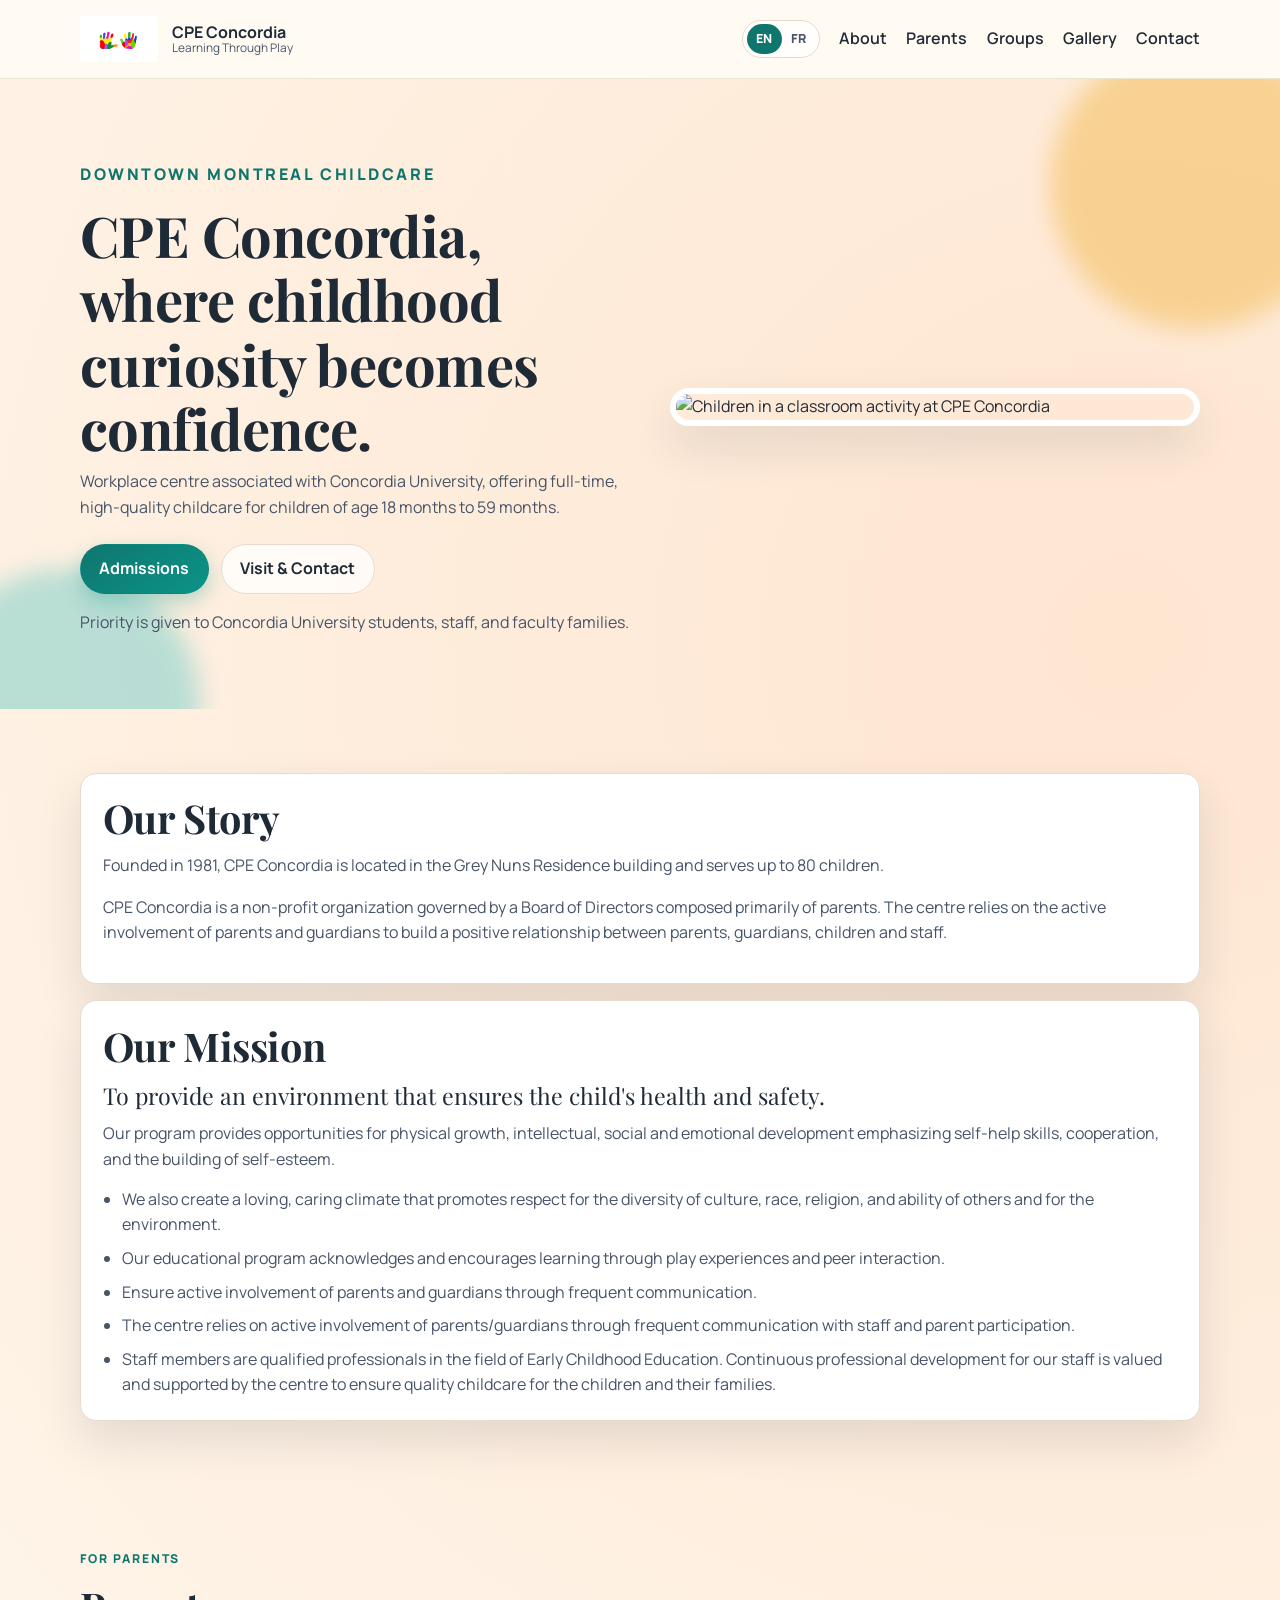
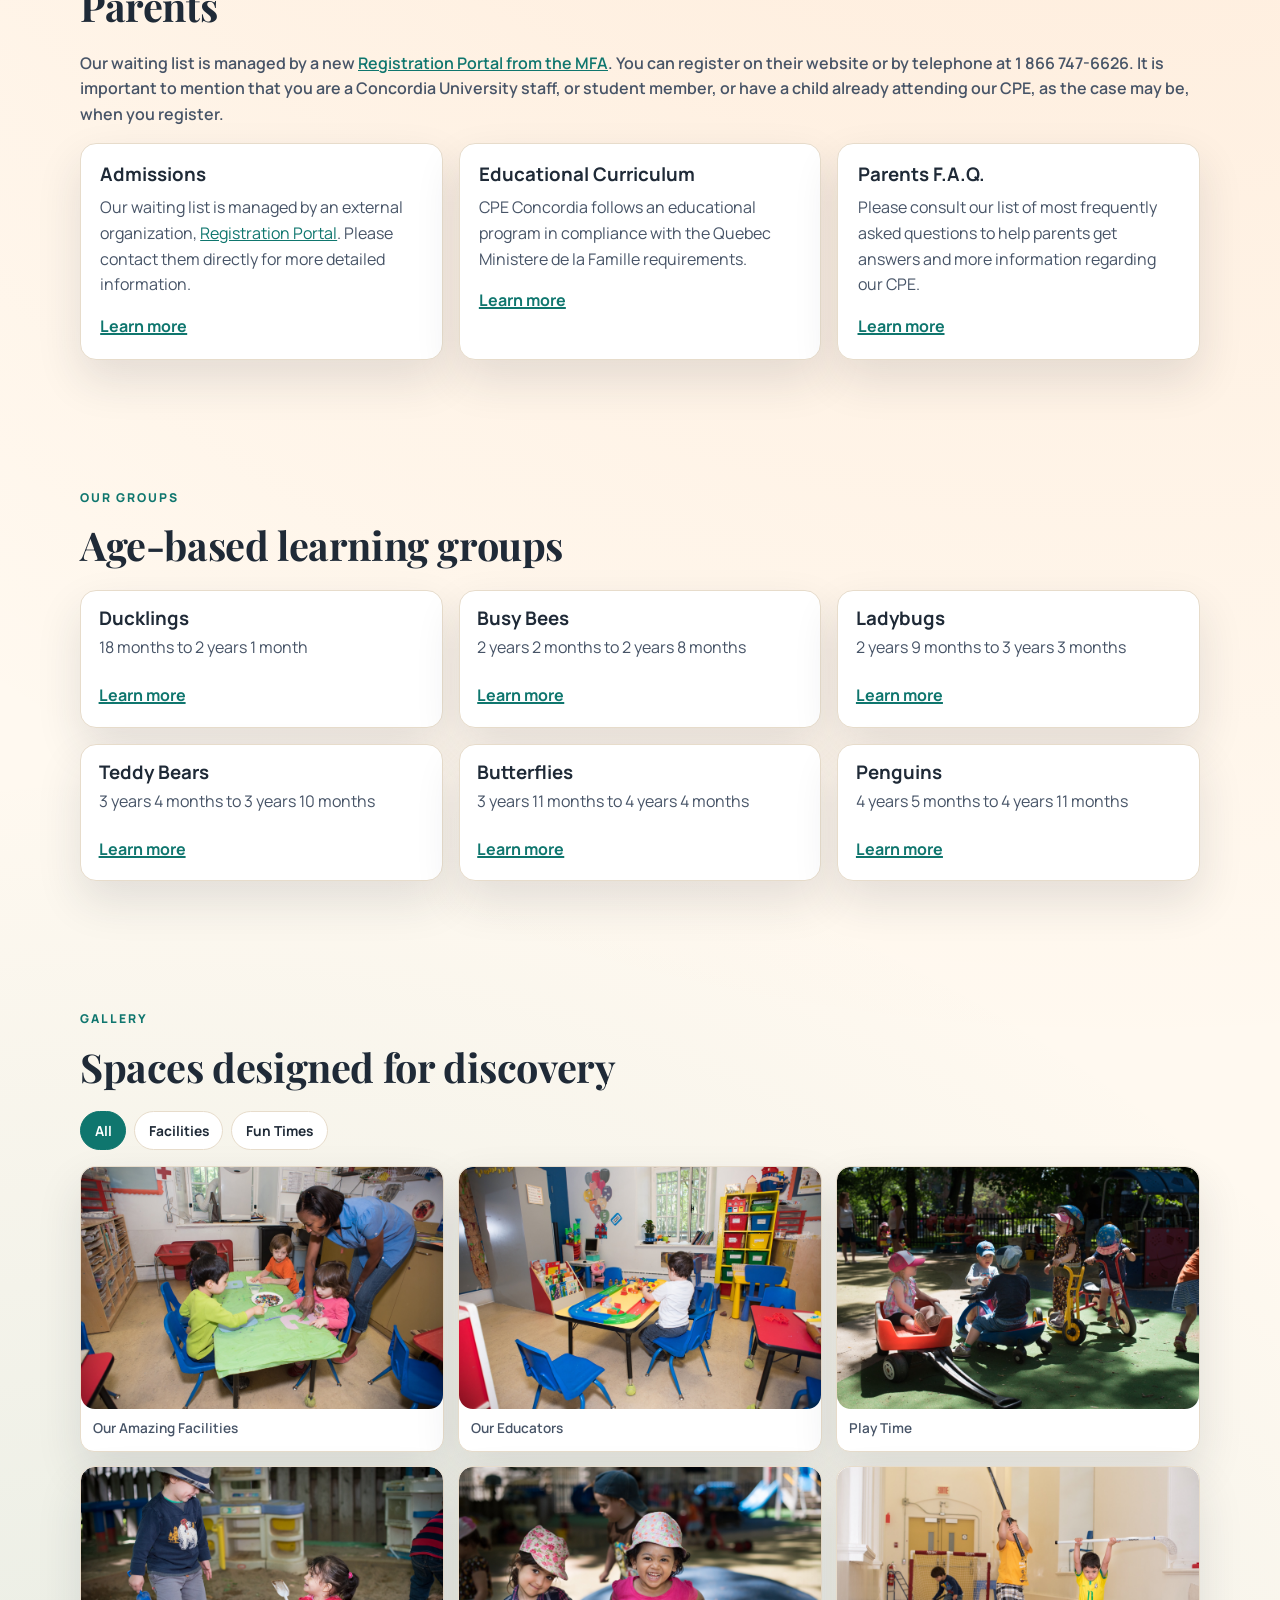
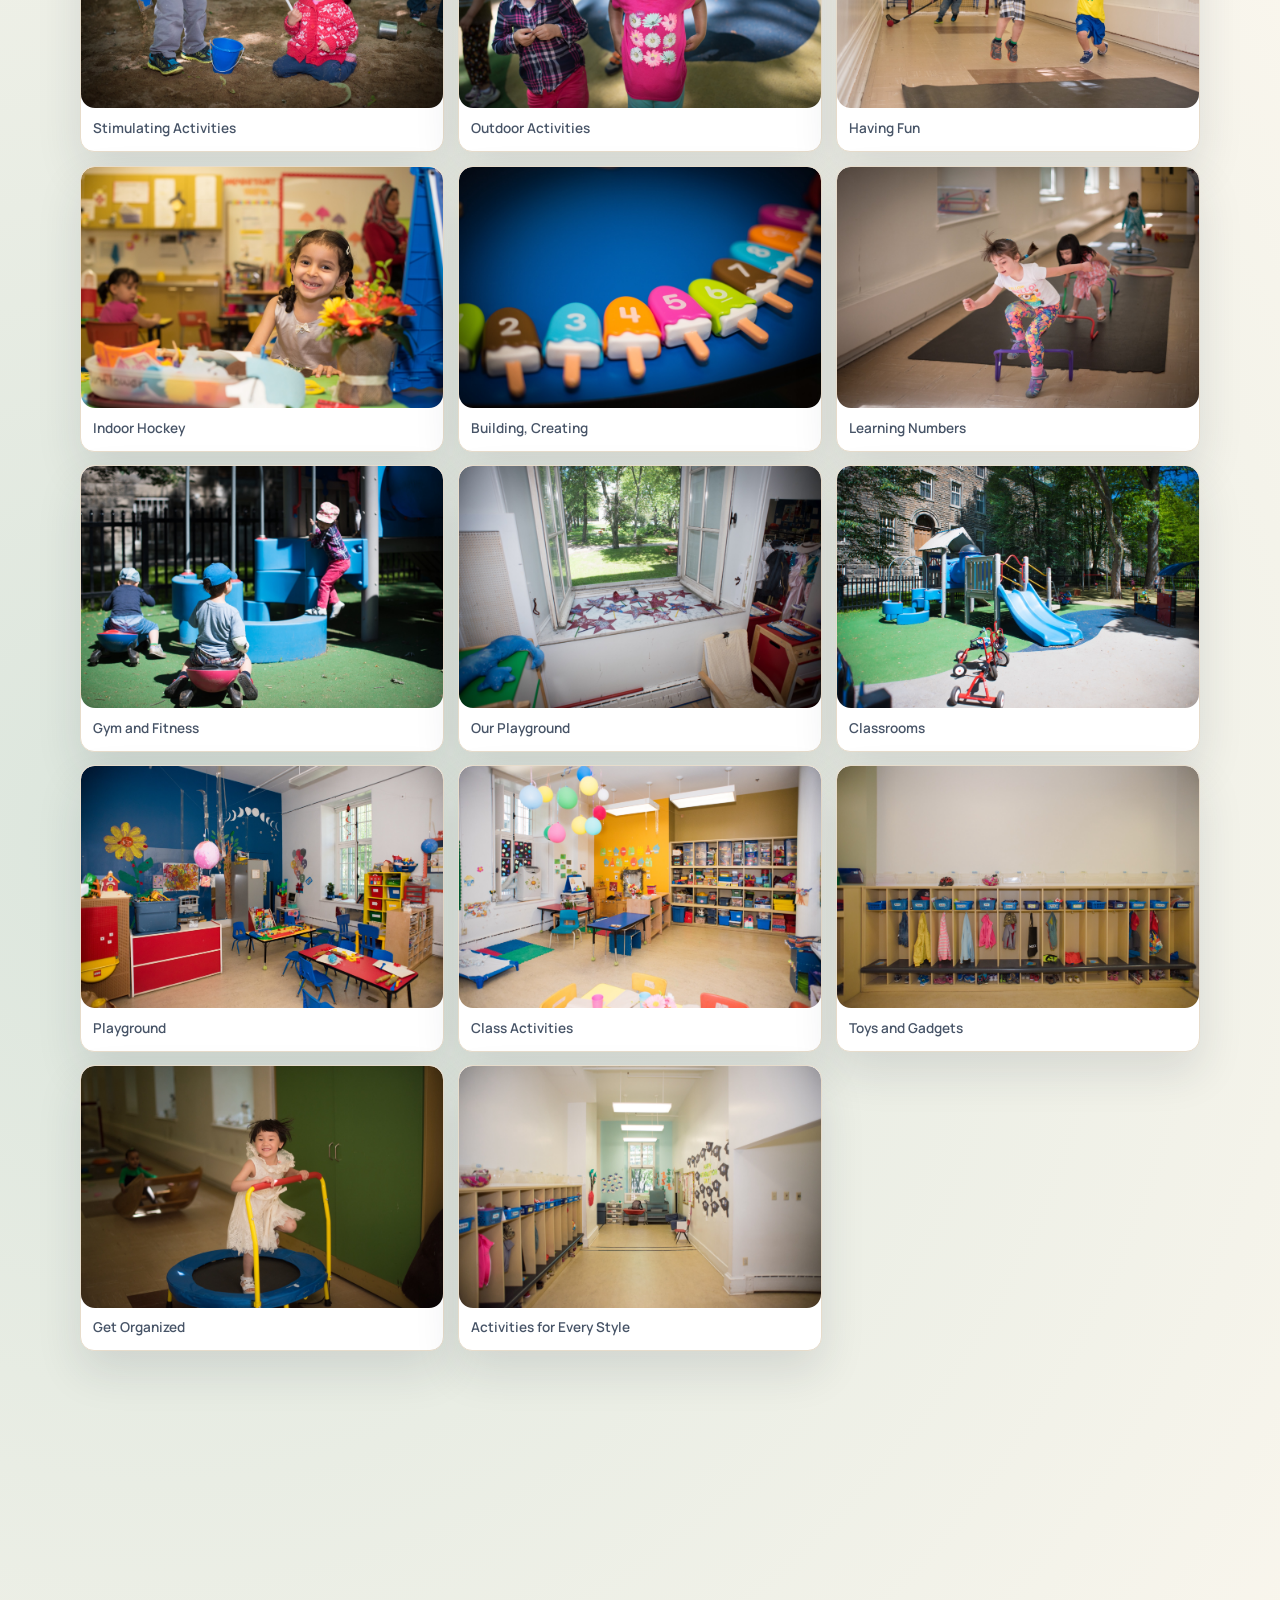
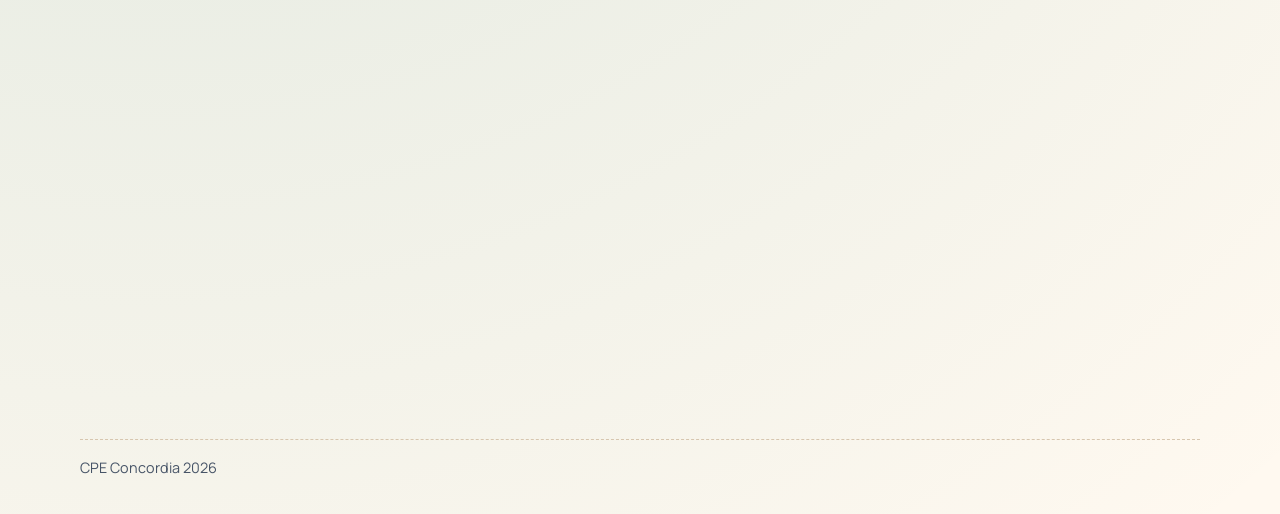
==== index.html @ 3760196d "Refine contact layout and enlarge header logo" ====
<!doctype html>
<html lang="en">
  <head>
    <meta charset="UTF-8" />
    <meta name="viewport" content="width=device-width, initial-scale=1.0" />
    <meta
      name="description"
      content="CPE Concordia offers full-time, high-quality childcare for preschool children in downtown Montreal."
    />
    <title>CPE Concordia | Learn Through Play</title>
    <link rel="preconnect" href="https://fonts.googleapis.com" />
    <link rel="preconnect" href="https://fonts.gstatic.com" crossorigin />
    <link
      href="https://fonts.googleapis.com/css2?family=Manrope:wght@400;500;700;800&family=Playfair+Display:wght@600;700&display=swap"
      rel="stylesheet"
    />
    <link rel="icon" type="image/jpeg" href="images/logo/favicon.jpg" />
    <link rel="stylesheet" href="styles.css" />
  </head>
  <body>
    <a class="skip-link" href="#main" data-i18n="skipLink">Skip to content</a>

    <header class="site-header" id="top">
      <div class="container nav-wrap">
        <a class="brand" href="#top" aria-label="Concordia CPE home" data-i18n-aria-label="brandAriaLabel">
          <span class="brand-badge">
            <img src="images/logo/Small hand_logo-01.jpg" alt="" class="brand-logo-image" />
          </span>
          <span class="brand-text">
            <strong>CPE Concordia</strong>
            <small data-i18n="brandTagline">Learning Through Play</small>
          </span>
        </a>

        <div class="header-controls">
          <div class="lang-toggle" role="group" aria-label="Language selector" data-i18n-aria-label="languageSelector">
            <button class="lang-btn is-active" type="button" data-lang="en">EN</button>
            <button class="lang-btn" type="button" data-lang="fr">FR</button>
          </div>

          <button
            class="menu-toggle"
            id="menuToggle"
            aria-expanded="false"
            aria-controls="siteNav"
            aria-label="Open navigation"
            data-i18n-aria-label="menuOpenAria"
          >
            <span></span><span></span><span></span>
          </button>
        </div>

        <nav id="siteNav" class="site-nav" aria-label="Primary" data-i18n-aria-label="primaryNavAria">
          <a href="#about" data-i18n="navAbout">About</a>
          <a href="#parents" data-i18n="navParents">Parents</a>
          <a href="#groups" data-i18n="navGroups">Groups</a>
          <a href="#gallery" data-i18n="navGallery">Gallery</a>
          <a href="#contact" data-i18n="navContact">Contact</a>
        </nav>
      </div>
    </header>

    <main id="main">
      <section class="hero">
        <div class="hero-bg-shape hero-bg-shape-a"></div>
        <div class="hero-bg-shape hero-bg-shape-b"></div>
        <div class="container hero-grid">
          <div class="hero-copy reveal">
            <p class="eyebrow" data-i18n="heroEyebrow">Downtown Montreal Childcare</p>
            <h1 data-i18n="heroTitle">CPE Concordia, where childhood curiosity becomes confidence.</h1>
            <p data-i18n="heroText">
              Workplace centre associated with Concordia University, offering full-time, high-quality childcare for children of age 18 months to 59 months.
            </p>
            <div class="hero-actions">
              <a class="btn btn-primary" href="#parents" data-i18n="heroAdmissions">Admissions</a>
              <a class="btn btn-ghost" href="#contact" data-i18n="heroVisit">Visit &amp; Contact</a>
            </div>
            <p class="hero-note" data-i18n="heroNote">
              Priority is given to Concordia University students, staff, and faculty families.
            </p>
          </div>
          <div class="hero-media reveal delay-1">
            <img
              src="https://web.archive.org/web/20251210181853im_/https://cpeconcordia.ca/wp-content/uploads/2015/07/DSC_6265.jpg"
              alt="Children in a classroom activity at Concordia CPE"
              data-i18n-alt="heroImageAlt"
              loading="eager"
            />
          </div>
        </div>
      </section>

      <section id="about" class="section section-about">
        <div class="container about-flow">
          <article class="about-block reveal">
            <h2 data-i18n="storyTitle">Our Story</h2>
            <p data-i18n="storyText1">
              Founded in 1981, Concordia CPE is located in the Grey Nuns
              Residence building and serves up to 80 children.
            </p>
            <p data-i18n="storyText2">
              We are a non-profit organization governed by a board composed
              primarily of parents, with active family involvement at the heart
              of our community.
            </p>
          </article>

          <article class="about-block reveal delay-1">
            <h2 data-i18n="missionTitle">Our Mission</h2>
            <p class="mission-lead" data-i18n="missionText1">Provide an environment that ensures the child&apos;s health and safety.</p>
            <p class="mission-context" data-i18n="missionText2">Our program provides opportunities for physical growth, intellectual, social and emotional development emphasizing self-help skills, cooperation, and the building of self-esteem. All staff members are qualified professionals in the field of Early Childhood Education. Professional development is valued and supported by the centre to ensure quality childcare for the children and their families.</p>
            <ul class="mission-bullets">
              <li data-i18n="missionText3">Create a loving, caring climate that promotes respect for the diversity of culture, race, religion, and ability of others and for the environment.</li>
              <li data-i18n="missionText4">Our educational program acknowledges and encourages learning through play experiences and peer interaction.</li>
              <li data-i18n="missionText5">Ensure active involvement of parents and guardians through frequent communication.</li>
              <li data-i18n="missionText6">The centre relies on active involvement of parents/guardians through frequent communication with staff and parent participation.</li>
              <li data-i18n="missionText7">Staff members are qualified professionals in the field of Early Childhood Education. Continuous professional development for our staff is valued and supported by the centre to ensure quality childcare for the children and their families.</li>
            </ul>
          </article>
        </div>
      </section>

      <section id="parents" class="section section-parents">
        <div class="container">
          <div class="section-title reveal">
            <p class="eyebrow" data-i18n="parentsEyebrow">For Parents</p>
            <h2 data-i18n="parentsTitle">Admissions &amp; Practical Information</h2>
          </div>
          <p class="parents-intro reveal">
            <span data-i18n="parentsIntroLead">Our waiting list is managed by a new </span>
            <a
              href="https://www.quebec.ca/en/family-and-support-for-individuals/childhood/childcare-centres/registration-portal/parents/parents-access"
              target="_blank"
              rel="noopener noreferrer"
              data-i18n="parentsIntroPortal"
              >Registration Portal from the MFA La Place 0-5</a
            ><span data-i18n="parentsIntroTail">. You can register on their website or by telephone at 1 866 747-6626514-270-5055. It is important to mention that you are a Concordia University staff, or student member, or have a child already attending our CPE, as the case may be, when you register.</span>
          </p>
          <div class="parents-grid reveal delay-1">
            <article class="card">
              <h3 data-i18n="waitingListTitle">Admissions</h3>
              <p>
                <span data-i18n="admissionsTextLead">Our waiting list is managed by an external organization, </span><a href="https://www.quebec.ca/en/family-and-support-for-individuals/childhood/childcare-centres/registration-portal/parents/parents-access" target="_blank" rel="noopener noreferrer" data-i18n="admissionsTextPortal">Registration Portal</a><span data-i18n="admissionsTextTail">. Please contact them directly for more detailed information.</span>
              </p>
              <a
                class="inline-link"
                href="parents/admissions.html"
                data-i18n="learnMore"
                >LEARN MORE</a
              >
            </article>

            <article class="card">
              <h3 data-i18n="programTitle">Educational Curriculum</h3>
              <p data-i18n="curriculumText">
                CPE Concordia follows an educational program conform to Ministere
                de la Famille requirements.
              </p>
              <a
                class="inline-link"
                href="parents/educational-curriculum.html"
                data-i18n="learnMore"
                >LEARN MORE</a
              >
            </article>

            <article class="card">
              <h3 data-i18n="faqTitle">Parents F.A.Q.</h3>
              <p data-i18n="faqText">
                Please consult our list of most frequently asked questions for
                more information regarding our CPE.
              </p>
              <a
                class="inline-link"
                href="parents/parents-faq.html"
                data-i18n="learnMore"
                >LEARN MORE</a
              >
            </article>
          </div>
        </div>
      </section>

      <section id="groups" class="section section-groups">
        <div class="container">
          <div class="section-title reveal">
            <p class="eyebrow" data-i18n="groupsEyebrow">Our Groups</p>
            <h2 data-i18n="groupsTitle">Age-based learning groups</h2>
          </div>
          <div class="groups-grid">
            <article class="group-card reveal">
              <h3 data-i18n="groupDucklings">Ducklings</h3>
              <p data-i18n="groupDucklingsAge">18 months to 2 years 1 month</p>
              <a class="group-link" href="groups/ducklings.html" data-i18n="groupLearnMore">Learn more</a>
            </article>
            <article class="group-card reveal delay-1">
              <h3 data-i18n="groupBusyBees">Busy Bees</h3>
              <p data-i18n="groupBusyBeesAge">2 years 2 months to 2 years 8 months</p>
              <a class="group-link" href="groups/busy-bees.html" data-i18n="groupLearnMore">Learn more</a>
            </article>
            <article class="group-card reveal delay-2">
              <h3 data-i18n="groupLadybugs">Ladybugs</h3>
              <p data-i18n="groupLadybugsAge">2 years 9 months to 3 years 3 months</p>
              <a class="group-link" href="groups/ladybugs.html" data-i18n="groupLearnMore">Learn more</a>
            </article>
            <article class="group-card reveal">
              <h3 data-i18n="groupTeddyBears">Teddy Bears</h3>
              <p data-i18n="groupTeddyBearsAge">3 years 4 months to 3 years 10 months</p>
              <a class="group-link" href="groups/teddy-bears.html" data-i18n="groupLearnMore">Learn more</a>
            </article>
            <article class="group-card reveal delay-1">
              <h3 data-i18n="groupButterflies">Butterflies</h3>
              <p data-i18n="groupButterfliesAge">3 years 11 months to 4 years 4 months</p>
              <a class="group-link" href="groups/butterflies.html" data-i18n="groupLearnMore">Learn more</a>
            </article>
            <article class="group-card reveal delay-2">
              <h3 data-i18n="groupPenguins">Penguins</h3>
              <p data-i18n="groupPenguinsAge">4 years 5 months to 4 years 11 months</p>
              <a class="group-link" href="groups/penguins.html" data-i18n="groupLearnMore">Learn more</a>
            </article>
          </div>
        </div>
      </section>

      <section id="gallery" class="section section-gallery">
        <div class="container">
          <div class="section-title reveal">
            <p class="eyebrow" data-i18n="galleryEyebrow">Gallery</p>
            <h2 data-i18n="galleryTitle">Spaces designed for discovery</h2>
          </div>
          <div class="gallery-filters reveal delay-1" role="group" aria-label="Gallery categories" data-i18n-aria-label="galleryFilterAria">
            <button class="filter-btn is-active" type="button" data-filter="all" data-i18n="galleryFilterAll">All</button>
            <button class="filter-btn" type="button" data-filter="facilities" data-i18n="galleryFilterFacilities">Facilities</button>
            <button class="filter-btn" type="button" data-filter="fun-times" data-i18n="galleryFilterFun">Fun Times</button>
          </div>
          <div class="gallery-grid" id="galleryGrid" aria-live="polite"></div>
        </div>
      </section>

      <div class="gallery-lightbox" id="galleryLightbox" aria-hidden="true">
        <div class="gallery-lightbox-backdrop" data-close-lightbox="true"></div>
        <div class="gallery-lightbox-dialog" role="dialog" aria-modal="true" aria-label="Image preview">
          <button class="gallery-lightbox-close" type="button" id="galleryLightboxClose" aria-label="Close image" data-i18n-aria-label="galleryLightboxCloseAria">×</button>
          <img id="galleryLightboxImage" src="" alt="" />
          <p id="galleryLightboxCaption"></p>
        </div>
      </div>

      <section id="contact" class="section section-contact">
        <div class="container contact-grid">
          <article class="contact-card reveal">
            <p class="eyebrow" data-i18n="contactEyebrow">Contact</p>
            <h2 data-i18n="contactTitle">Come visit Concordia CPE</h2>
            <p data-i18n="contactText1">
              We are located on Concordia University&apos;s Sir George Williams
              campus.
            </p>
            <p>
              <strong data-i18n="addressLabel">Address:</strong> 1185 St-Mathieu,Montreal, QC H3H 2H6
            </p>
            <p><strong data-i18n="phoneLabel">Phone:</strong> <a href="tel:+15148482424">514-848-2424, ext 8789</a></p>
            <p>
              <strong data-i18n="emailLabel">Email:</strong>
              <a href="mailto:cpe.concordia@concordia.ca"
                >cpe.concordia@concordia.ca</a
              >
            </p>
            <p class="small-note">
              <span data-i18n="contactNoteLead">For admissions questions, please contact the new </span><a href="https://www.quebec.ca/en/family-and-support-for-individuals/childhood/childcare-centres/registration-portal/parents/parents-access" target="_blank" rel="noopener noreferrer" data-i18n="contactNotePortal">Registration Portal</a><span data-i18n="contactNoteTail"> directly.</span>
            </p>
            <p><strong data-i18n="hoursLabel">Hours</strong></p>
            <p data-i18n="hoursText1">Operating hours are Monday to Friday, 7 a.m. to 6 p.m.</p>
            <p data-i18n="hoursText2">Open year-round, the Centre observes similar (13 days) holidays as Concordia University.</p>
          </article>

          <article class="contact-card reveal delay-1">
            <p class="eyebrow" data-i18n="donateEyebrow">Support Our Daycare</p>
            <h2 data-i18n="donateTitle">Donations</h2>
            <p data-i18n="donateText">
              If you would like to support the daycare, a donation option will be available soon.
              Thank you for helping us continue to provide a warm and enriching environment for children.
            </p>
            <a class="btn btn-primary" href="#" data-i18n="donateLink">TBD</a>
          </article>
        </div>
      </section>
    </main>

    <footer class="site-footer">
      <div class="container footer-wrap">
        <p>CPE Concordia 2026</p>
      </div>
    </footer>

    <script src="script.js"></script>
  </body>
</html>
---- styles.css ----
:root {
  --bg: #fff9f0;
  --surface: #ffffff;
  --surface-alt: #f7f2ea;
  --ink: #1f2a37;
  --ink-soft: #475467;
  --accent: #0f766e;
  --accent-2: #f97316;
  --border: #e7dccb;
  --shadow: 0 20px 45px rgba(31, 42, 55, 0.12);
  --radius-lg: 26px;
  --radius-md: 16px;
  --max-width: 1120px;
}

* {
  box-sizing: border-box;
}

html {
  scroll-behavior: smooth;
}

body {
  margin: 0;
  font-family: "Manrope", "Segoe UI", sans-serif;
  color: var(--ink);
  background:
    radial-gradient(circle at 88% 12%, rgba(249, 115, 22, 0.14), transparent 42%),
    radial-gradient(circle at 12% 76%, rgba(15, 118, 110, 0.15), transparent 40%),
    var(--bg);
  line-height: 1.6;
}

img {
  display: block;
  width: 100%;
  max-width: 100%;
}

a {
  color: var(--accent);
}

h1,
h2,
h3 {
  margin: 0 0 0.55em;
  line-height: 1.15;
}

h1,
h2 {
  font-family: "Playfair Display", Georgia, serif;
  letter-spacing: -0.01em;
}

p {
  margin: 0 0 1rem;
  color: var(--ink-soft);
}

.container {
  width: min(100% - 2rem, var(--max-width));
  margin-inline: auto;
}

.skip-link {
  position: absolute;
  left: -999px;
  top: 0;
}

.skip-link:focus {
  left: 1rem;
  top: 1rem;
  background: var(--accent);
  color: #fff;
  border-radius: 8px;
  padding: 0.5rem 0.75rem;
  z-index: 99;
}

.site-header {
  position: sticky;
  top: 0;
  z-index: 20;
  backdrop-filter: blur(12px);
  background: color-mix(in srgb, var(--bg) 85%, white 15%);
  border-bottom: 1px solid rgba(231, 220, 203, 0.8);
}

.nav-wrap {
  display: flex;
  align-items: center;
  justify-content: space-between;
  gap: 1rem;
  min-height: 78px;
}

.header-controls {
  display: flex;
  align-items: center;
  gap: 0.75rem;
  margin-left: auto;
}

.lang-toggle {
  display: inline-flex;
  align-items: center;
  border: 1px solid var(--border);
  border-radius: 999px;
  padding: 0.2rem;
  background: rgba(255, 255, 255, 0.8);
}

.lang-btn {
  border: 0;
  background: transparent;
  border-radius: 999px;
  padding: 0.3rem 0.6rem;
  font: inherit;
  font-size: 0.78rem;
  font-weight: 800;
  color: var(--ink-soft);
  cursor: pointer;
}

.lang-btn.is-active {
  background: var(--accent);
  color: #fff;
}

.brand {
  display: flex;
  align-items: center;
  gap: 0.9rem;
  text-decoration: none;
  color: var(--ink);
}

.brand-badge {
  width: 78px;
  height: 56px;
  display: block;
  overflow: hidden;
  border-radius: 10px;
  background: transparent;
}

.brand-logo-image {
  width: 100%;
  height: 100%;
  object-fit: contain;
}

.brand-text {
  display: flex;
  flex-direction: column;
  line-height: 1.1;
}

.brand-text small {
  font-size: 0.74rem;
  color: var(--ink-soft);
}

.site-nav {
  display: flex;
  align-items: center;
  gap: 1.2rem;
  margin-left: 0.2rem;
}

.site-nav a {
  text-decoration: none;
  color: var(--ink);
  font-weight: 600;
  position: relative;
}

.site-nav a::after {
  content: "";
  position: absolute;
  left: 0;
  bottom: -4px;
  width: 100%;
  height: 2px;
  transform: scaleX(0);
  transform-origin: left;
  background: var(--accent-2);
  transition: transform 0.25s;
}

.site-nav a:hover::after,
.site-nav a:focus-visible::after {
  transform: scaleX(1);
}

.menu-toggle {
  display: none;
  border: 0;
  background: transparent;
  cursor: pointer;
  width: 44px;
}

.menu-toggle span {
  display: block;
  width: 26px;
  height: 2px;
  background: var(--ink);
  margin: 6px auto;
}

.hero {
  position: relative;
  overflow: clip;
  padding: 5.2rem 0 3.6rem;
}

.hero-bg-shape {
  position: absolute;
  border-radius: 999px;
  filter: blur(12px);
  opacity: 0.66;
}

.hero-bg-shape-a {
  width: 290px;
  height: 290px;
  background: #f5c56f;
  right: -60px;
  top: -40px;
}

.hero-bg-shape-b {
  width: 270px;
  height: 270px;
  background: #96d5ce;
  left: -70px;
  bottom: -130px;
}

.hero-grid {
  display: grid;
  grid-template-columns: 1fr 0.95fr;
  gap: 2rem;
  align-items: center;
}

.eyebrow {
  text-transform: uppercase;
  letter-spacing: 0.16em;
  font-size: 0.76rem;
  color: var(--accent);
  font-weight: 800;
  margin-bottom: 0.95rem;
}

.hero h1 {
  font-size: clamp(2rem, 4.5vw, 3.5rem);
  margin-bottom: 0.55rem;
}

.hero p {
  font-size: clamp(1rem, 1.2vw, 1.12rem);
  max-width: 55ch;
}

.hero-actions {
  margin-top: 1.45rem;
  display: flex;
  flex-wrap: wrap;
  gap: 0.75rem;
}

.btn {
  display: inline-block;
  border-radius: 999px;
  padding: 0.7rem 1.15rem;
  text-decoration: none;
  border: 1px solid transparent;
  font-weight: 700;
  transition: transform 0.22s ease, box-shadow 0.25s ease;
}

.btn:hover,
.btn:focus-visible {
  transform: translateY(-2px);
}

.btn-primary {
  background: linear-gradient(145deg, var(--accent), #0b9488);
  color: #fff;
  box-shadow: 0 8px 20px rgba(11, 148, 136, 0.3);
}

.btn-ghost {
  color: var(--ink);
  border-color: var(--border);
  background: rgba(255, 255, 255, 0.75);
}

.hero-note {
  margin-top: 1rem;
  font-size: 0.9rem;
}

.hero-media img {
  border-radius: var(--radius-lg);
  box-shadow: var(--shadow);
  border: 6px solid #fff;
}

.section {
  padding: 4rem 0;
}

.section-title {
  margin-bottom: 1.35rem;
}

.section-title h2 {
  font-size: clamp(1.7rem, 3.1vw, 2.5rem);
}

.section-grid {
  display: grid;
  grid-template-columns: repeat(3, minmax(0, 1fr));
  gap: 1rem;
}

.about-flow {
  display: grid;
  gap: 1rem;
  max-width: none;
}

.about-block {
  background: var(--surface);
  border: 1px solid var(--border);
  border-radius: var(--radius-md);
  box-shadow: var(--shadow);
  padding: 1.35rem;
}

.about-block h2 {
  font-size: clamp(1.7rem, 3.1vw, 2.5rem);
  margin-bottom: 0.75rem;
}

.about-block p,
.about-block li {
  color: var(--ink-soft);
}

.about-block .mission-lead {
  font-family: "Playfair Display", Georgia, serif;
  font-size: clamp(1.2rem, 2.1vw, 1.45rem);
  line-height: 1.3;
  color: var(--ink);
  margin-bottom: 0.65rem;
}

.about-block .mission-context {
  margin-bottom: 0.9rem;
}

.about-block .mission-bullets {
  margin: 0;
  padding-left: 1.2rem;
  list-style: disc;
  display: grid;
  gap: 0.5rem;
}

.about-block .mission-bullets li {
  margin: 0;
}

.about-block .icon-list {
  margin-top: 0.5rem;
  padding-left: 1.25rem;
}

.about-block .icon-list li::before {
  content: none;
}
.card,
.group-card,
.contact-card,
.contact-form {
  background: var(--surface);
  border-radius: var(--radius-md);
  border: 1px solid var(--border);
  box-shadow: var(--shadow);
}

.card {
  padding: 1.35rem;
}

.icon-list {
  margin: 0;
  padding-left: 1.1rem;
}

.icon-list li {
  margin-bottom: 0.6rem;
  color: var(--ink-soft);
}

.section-parents .split {
  display: grid;
  grid-template-columns: 1fr 1fr;
  gap: 1.2rem;
  background: var(--surface-alt);
  border: 1px solid var(--border);
  border-radius: var(--radius-lg);
  padding: 1.35rem;
}

.parents-intro {
  margin-bottom: 1rem;
  font-weight: 600;
}

.parents-grid {
  display: grid;
  grid-template-columns: repeat(3, minmax(0, 1fr));
  gap: 1rem;
}

.parents-grid .card {
  padding: 1.2rem;
}

.inline-link {
  font-weight: 700;
  text-decoration-thickness: 2px;
}

.groups-grid {
  display: grid;
  grid-template-columns: repeat(3, minmax(0, 1fr));
  gap: 1rem;
}

.group-card {
  padding: 1.1rem;
}

.group-card h3 {
  margin-bottom: 0.35rem;
}

.group-link {
  display: inline-block;
  margin-top: 0.4rem;
  font-weight: 700;
  text-decoration-thickness: 2px;
}

.group-page-main {
  padding: 2.5rem 0 3.2rem;
}

.group-page-wrap {
  background: var(--surface);
  border: 1px solid var(--border);
  border-radius: var(--radius-lg);
  box-shadow: var(--shadow);
  padding: 1.5rem;
}

.group-page-layout {
  display: grid;
  grid-template-columns: minmax(0, 1.8fr) minmax(240px, 0.9fr);
  gap: 1.1rem;
  align-items: start;
}

.group-main-column {
  min-width: 0;
}

.group-side-column {
  position: sticky;
  top: 95px;
}

.group-side-card {
  background: #fff;
  border: 1px solid var(--border);
  border-radius: 14px;
  padding: 0.85rem;
  margin-bottom: 0.75rem;
}

.group-side-card h3 {
  font-size: 0.95rem;
  text-transform: uppercase;
  letter-spacing: 0.08em;
  margin-bottom: 0.55rem;
  color: var(--ink-soft);
}

#groupSectionNav {
  display: grid;
  gap: 0.35rem;
}

#groupSectionNav a {
  text-decoration: none;
  font-weight: 600;
}

.group-breadcrumb {
  font-size: 0.9rem;
  margin-bottom: 0.55rem;
}

.group-age {
  margin-bottom: 0.75rem;
}

.group-image {
  margin: 0.5rem 0 1.2rem;
  max-width: 420px;
  border-radius: 14px;
  border: 1px solid var(--border);
  background: #fff;
}

.group-sections {
  margin-top: 1rem;
}

.parent-page-wrap {
  max-width: 860px;
  background: var(--surface);
  border: 1px solid var(--border);
  border-radius: var(--radius-lg);
  box-shadow: var(--shadow);
  padding: 1.5rem;
}

.parent-page-content p {
  margin-bottom: 0.9rem;
}

.parent-page-links {
  display: flex;
  flex-wrap: wrap;
  gap: 0.65rem;
  margin: 1rem 0 1.15rem;
}

.faq-item {
  border: 1px solid var(--border);
  border-radius: 12px;
  padding: 0.85rem;
  margin-bottom: 0.7rem;
  background: #fff;
}

.faq-item h3 {
  font-size: 1rem;
  margin-bottom: 0.35rem;
}

.group-section-block {
  margin-bottom: 1rem;
  padding-bottom: 0.7rem;
  border-bottom: 1px dashed var(--border);
}

.group-section-block h2 {
  font-size: 1.25rem;
  margin-bottom: 0.45rem;
}

.group-section-block ul {
  margin: 0.4rem 0 0;
  padding-left: 1.2rem;
}

.group-section-block li {
  color: var(--ink-soft);
  margin-bottom: 0.35rem;
}

@media (max-width: 920px) {
  .group-page-layout {
    grid-template-columns: 1fr;
  }

  .group-side-column {
    position: static;
  }
}

.gallery-grid {
  display: grid;
  grid-template-columns: repeat(3, minmax(0, 1fr));
  gap: 0.85rem;
}

.gallery-filters {
  display: flex;
  flex-wrap: wrap;
  gap: 0.5rem;
  margin-bottom: 1rem;
}

.filter-btn {
  border: 1px solid var(--border);
  background: var(--surface);
  color: var(--ink);
  border-radius: 999px;
  padding: 0.45rem 0.85rem;
  font: inherit;
  font-size: 0.86rem;
  font-weight: 700;
  cursor: pointer;
  transition: transform 0.2s ease, background-color 0.2s ease;
}

.filter-btn:hover,
.filter-btn:focus-visible {
  transform: translateY(-1px);
}

.filter-btn.is-active {
  background: var(--accent);
  color: #fff;
  border-color: var(--accent);
}

.gallery-item {
  margin: 0;
  background: #fff;
  border: 1px solid var(--border);
  border-radius: 14px;
  overflow: hidden;
  box-shadow: var(--shadow);
  transition: transform 0.25s ease, opacity 0.25s ease;
}

.gallery-item.hidden {
  display: none;
}

.gallery-open {
  display: block;
  width: 100%;
  border: 0;
  padding: 0;
  background: transparent;
  cursor: zoom-in;
}

.gallery-item img {
  border-radius: 14px;
  min-height: 220px;
  object-fit: cover;
  box-shadow: none;
}

.gallery-open:focus-visible {
  outline: 3px solid color-mix(in srgb, var(--accent) 45%, white);
  outline-offset: 2px;
}

.gallery-item figcaption {
  padding: 0.6rem 0.75rem 0.7rem;
  color: var(--ink-soft);
  font-size: 0.85rem;
  font-weight: 600;
}

body.lightbox-open {
  overflow: hidden;
}

.gallery-lightbox {
  position: fixed;
  inset: 0;
  z-index: 80;
  display: none;
}

.gallery-lightbox.is-open {
  display: grid;
  place-items: center;
}

.gallery-lightbox-backdrop {
  position: absolute;
  inset: 0;
  background: rgba(19, 27, 36, 0.78);
}

.gallery-lightbox-dialog {
  position: relative;
  z-index: 1;
  width: min(92vw, 1080px);
  max-height: 88vh;
  background: #fff;
  border: 1px solid var(--border);
  border-radius: 16px;
  box-shadow: var(--shadow);
  padding: 0.8rem 0.8rem 0.65rem;
  display: grid;
  gap: 0.55rem;
}

.gallery-lightbox-dialog img {
  width: 100%;
  max-height: calc(88vh - 110px);
  object-fit: contain;
  border-radius: 12px;
  background: #f2f2f2;
}

.gallery-lightbox-dialog p {
  margin: 0;
  font-size: 0.9rem;
}

.gallery-lightbox-close {
  position: absolute;
  top: 0.35rem;
  right: 0.35rem;
  width: 34px;
  height: 34px;
  border: 1px solid var(--border);
  border-radius: 999px;
  background: #fff;
  color: var(--ink);
  font-size: 1.35rem;
  line-height: 1;
  cursor: pointer;
}

.contact-grid {
  display: grid;
  grid-template-columns: 1.1fr 1fr;
  gap: 1rem;
}

.contact-card,
.contact-form {
  padding: 1.25rem;
}

.small-note {
  font-size: 0.9rem;
}

.section-contact .btn {
  margin-top: 0.25rem;
}

.site-footer {
  padding: 1.4rem 0 2.2rem;
}

.footer-wrap {
  display: flex;
  justify-content: space-between;
  gap: 1rem;
  border-top: 1px dashed #d7c6af;
  padding-top: 1rem;
}

.footer-wrap p {
  margin: 0;
  font-size: 0.9rem;
}

.reveal {
  opacity: 0;
  transform: translateY(14px);
  transition: opacity 0.6s ease, transform 0.6s ease;
}

.reveal.visible {
  opacity: 1;
  transform: translateY(0);
}

.delay-1 {
  transition-delay: 0.14s;
}

.delay-2 {
  transition-delay: 0.24s;
}

.lang-slide {
  animation: lang-slide 0.32s ease;
}

@keyframes lang-slide {
  0% {
    opacity: 0.35;
    transform: translateX(14px);
  }

  100% {
    opacity: 1;
    transform: translateX(0);
  }
}

@media (max-width: 920px) {
  .hero-grid,
  .section-grid,
  .parents-grid,
  .groups-grid,
  .gallery-grid,
  .contact-grid,
  .section-parents .split {
    grid-template-columns: 1fr 1fr;
  }

  .hero {
    padding-top: 4.2rem;
  }
}

@media (max-width: 700px) {
  .header-controls {
    margin-left: 0;
  }

  .menu-toggle {
    display: block;
  }

  .site-nav {
    position: absolute;
    left: 1rem;
    right: 1rem;
    top: calc(100% + 0.5rem);
    display: none;
    flex-direction: column;
    align-items: flex-start;
    padding: 0.9rem;
    border-radius: 14px;
    border: 1px solid var(--border);
    background: color-mix(in srgb, white 95%, var(--bg));
    box-shadow: var(--shadow);
  }

  .site-nav.open {
    display: flex;
  }

  .hero-grid,
  .section-grid,
  .parents-grid,
  .groups-grid,
  .gallery-grid,
  .contact-grid,
  .section-parents .split {
    grid-template-columns: 1fr;
  }

  .hero h1 {
    font-size: clamp(1.8rem, 9vw, 2.5rem);
  }
}

@media (prefers-reduced-motion: reduce) {
  html {
    scroll-behavior: auto;
  }

  * {
    animation: none !important;
    transition: none !important;
  }
}
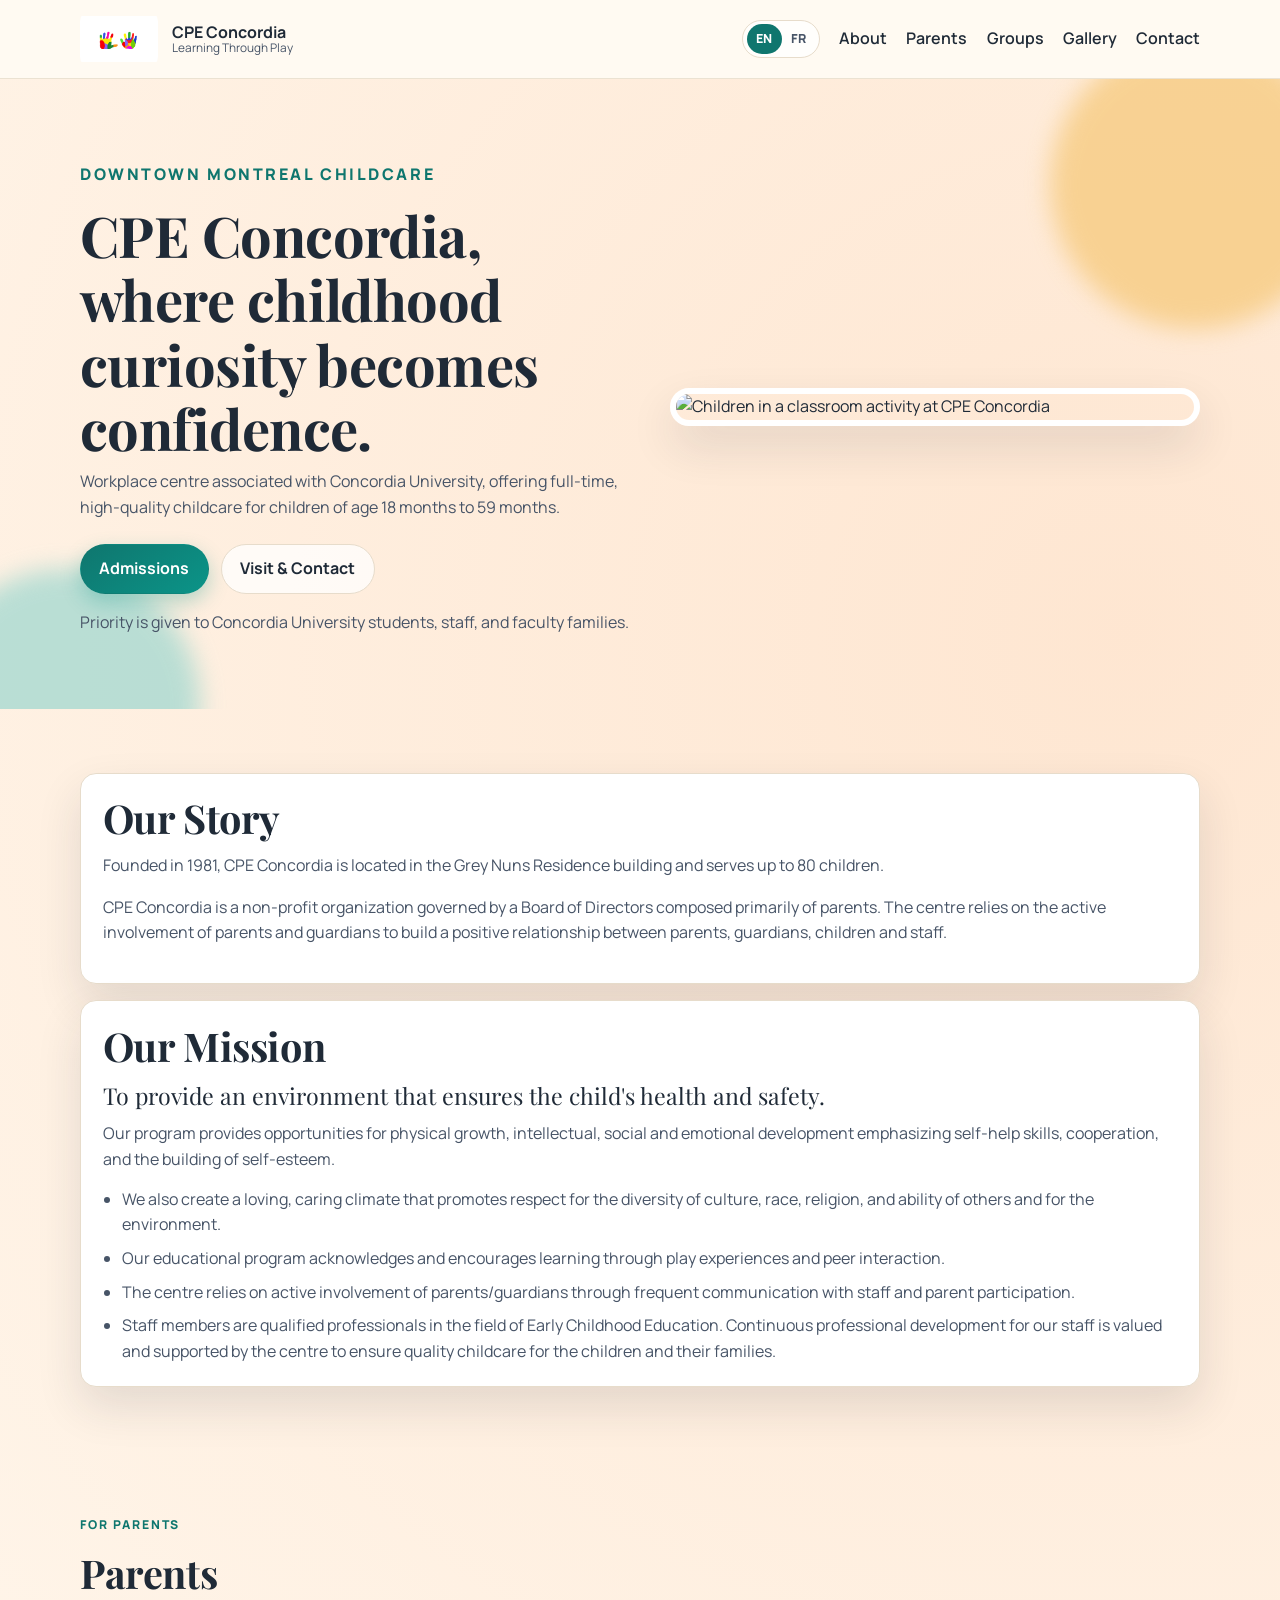
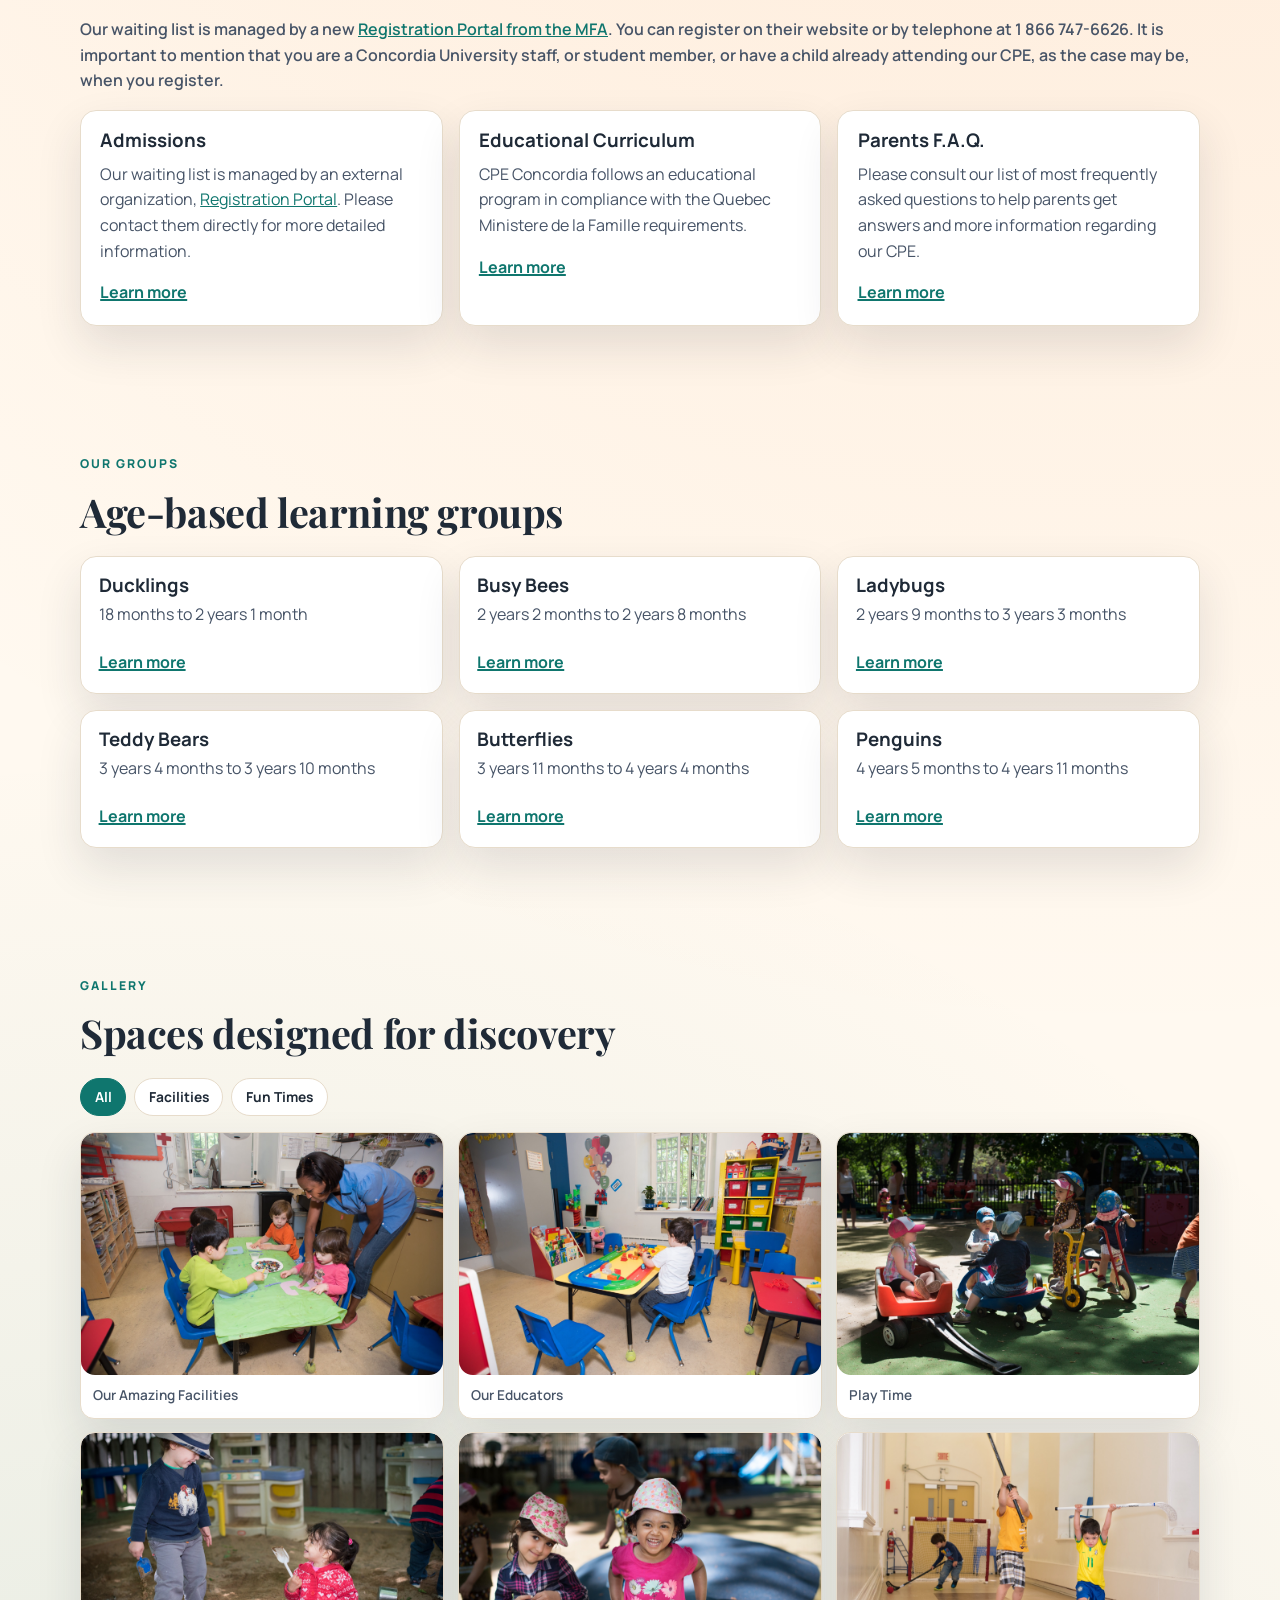
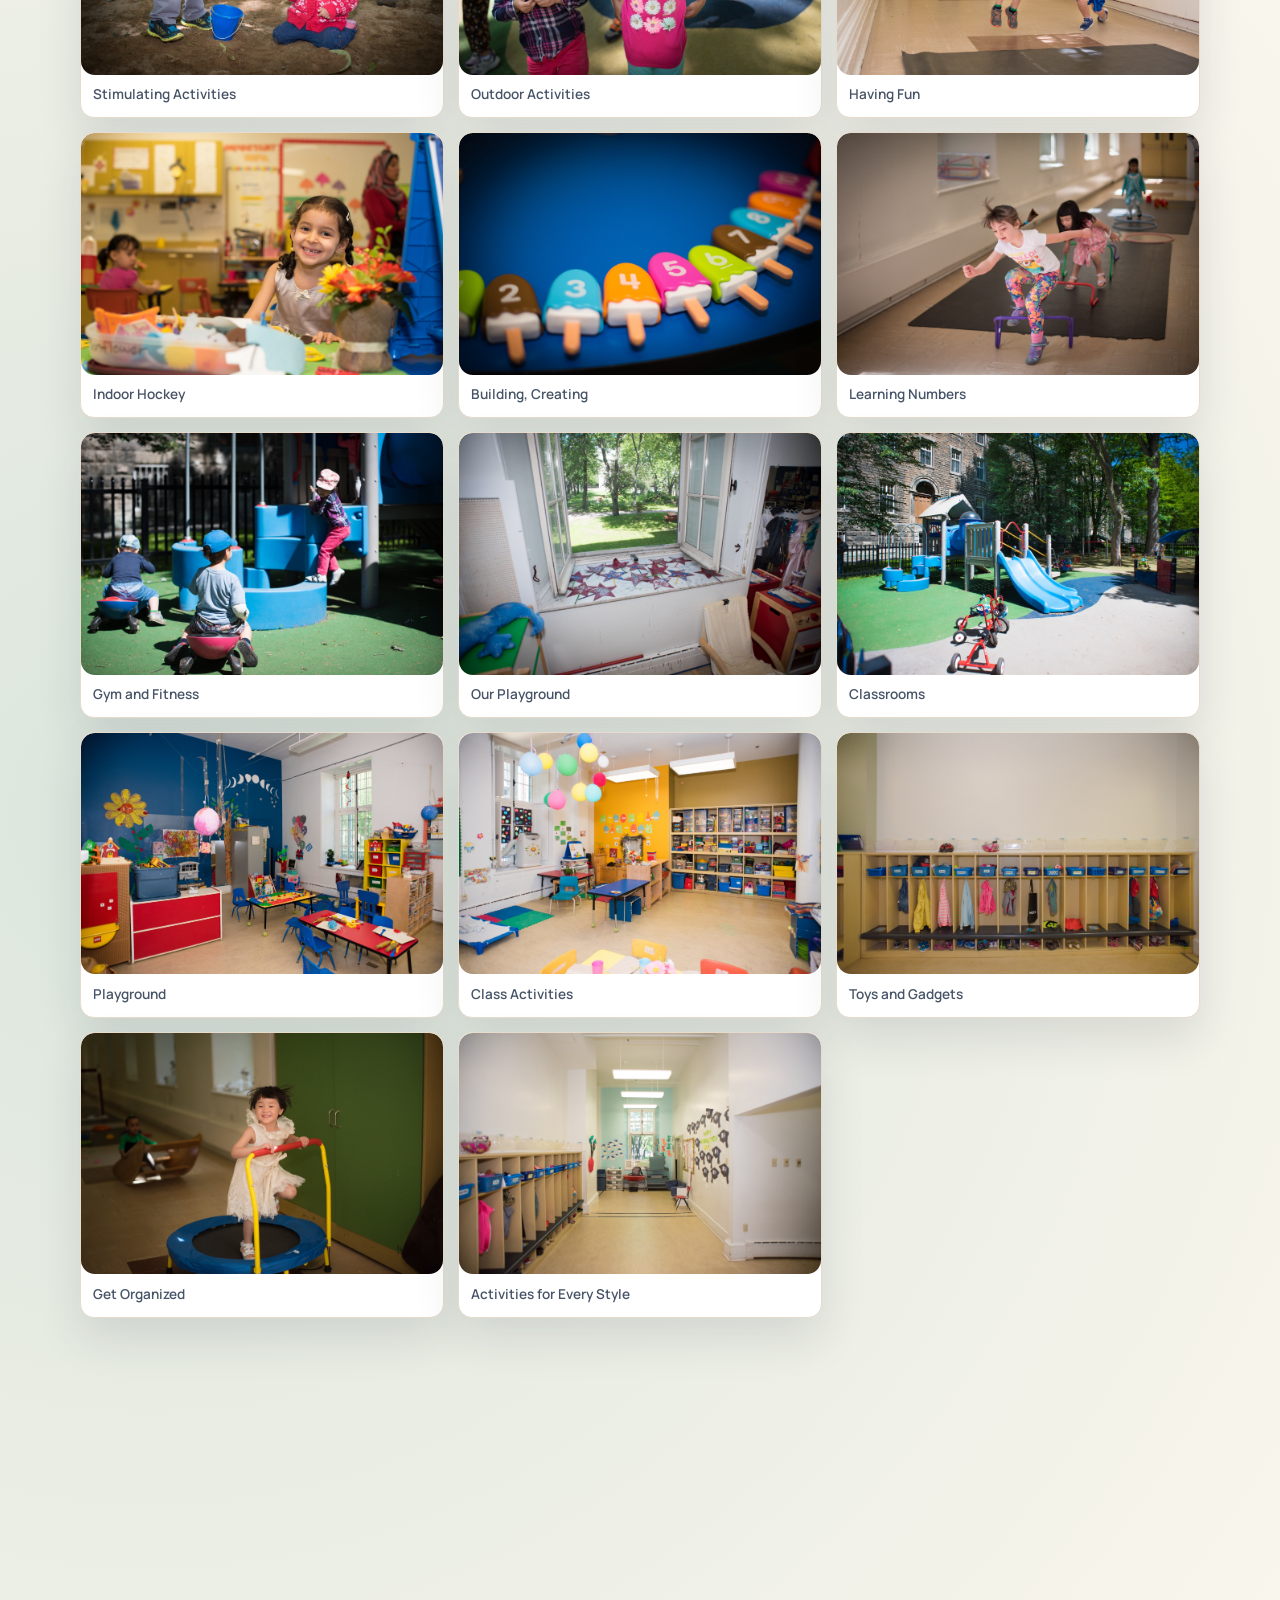
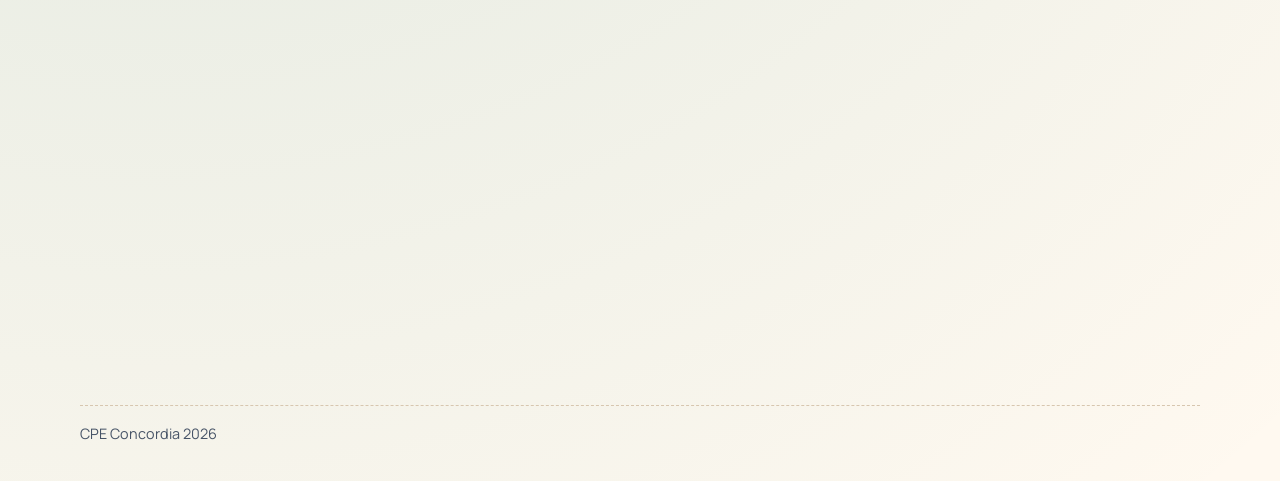
==== commit bbde5309: "Remove duplicate mission statement" ====
--- a/index.html
+++ b/index.html
@@ -112,7 +112,6 @@
             <ul class="mission-bullets">
               <li data-i18n="missionText3">Create a loving, caring climate that promotes respect for the diversity of culture, race, religion, and ability of others and for the environment.</li>
               <li data-i18n="missionText4">Our educational program acknowledges and encourages learning through play experiences and peer interaction.</li>
-              <li data-i18n="missionText5">Ensure active involvement of parents and guardians through frequent communication.</li>
               <li data-i18n="missionText6">The centre relies on active involvement of parents/guardians through frequent communication with staff and parent participation.</li>
               <li data-i18n="missionText7">Staff members are qualified professionals in the field of Early Childhood Education. Continuous professional development for our staff is valued and supported by the centre to ensure quality childcare for the children and their families.</li>
             </ul>
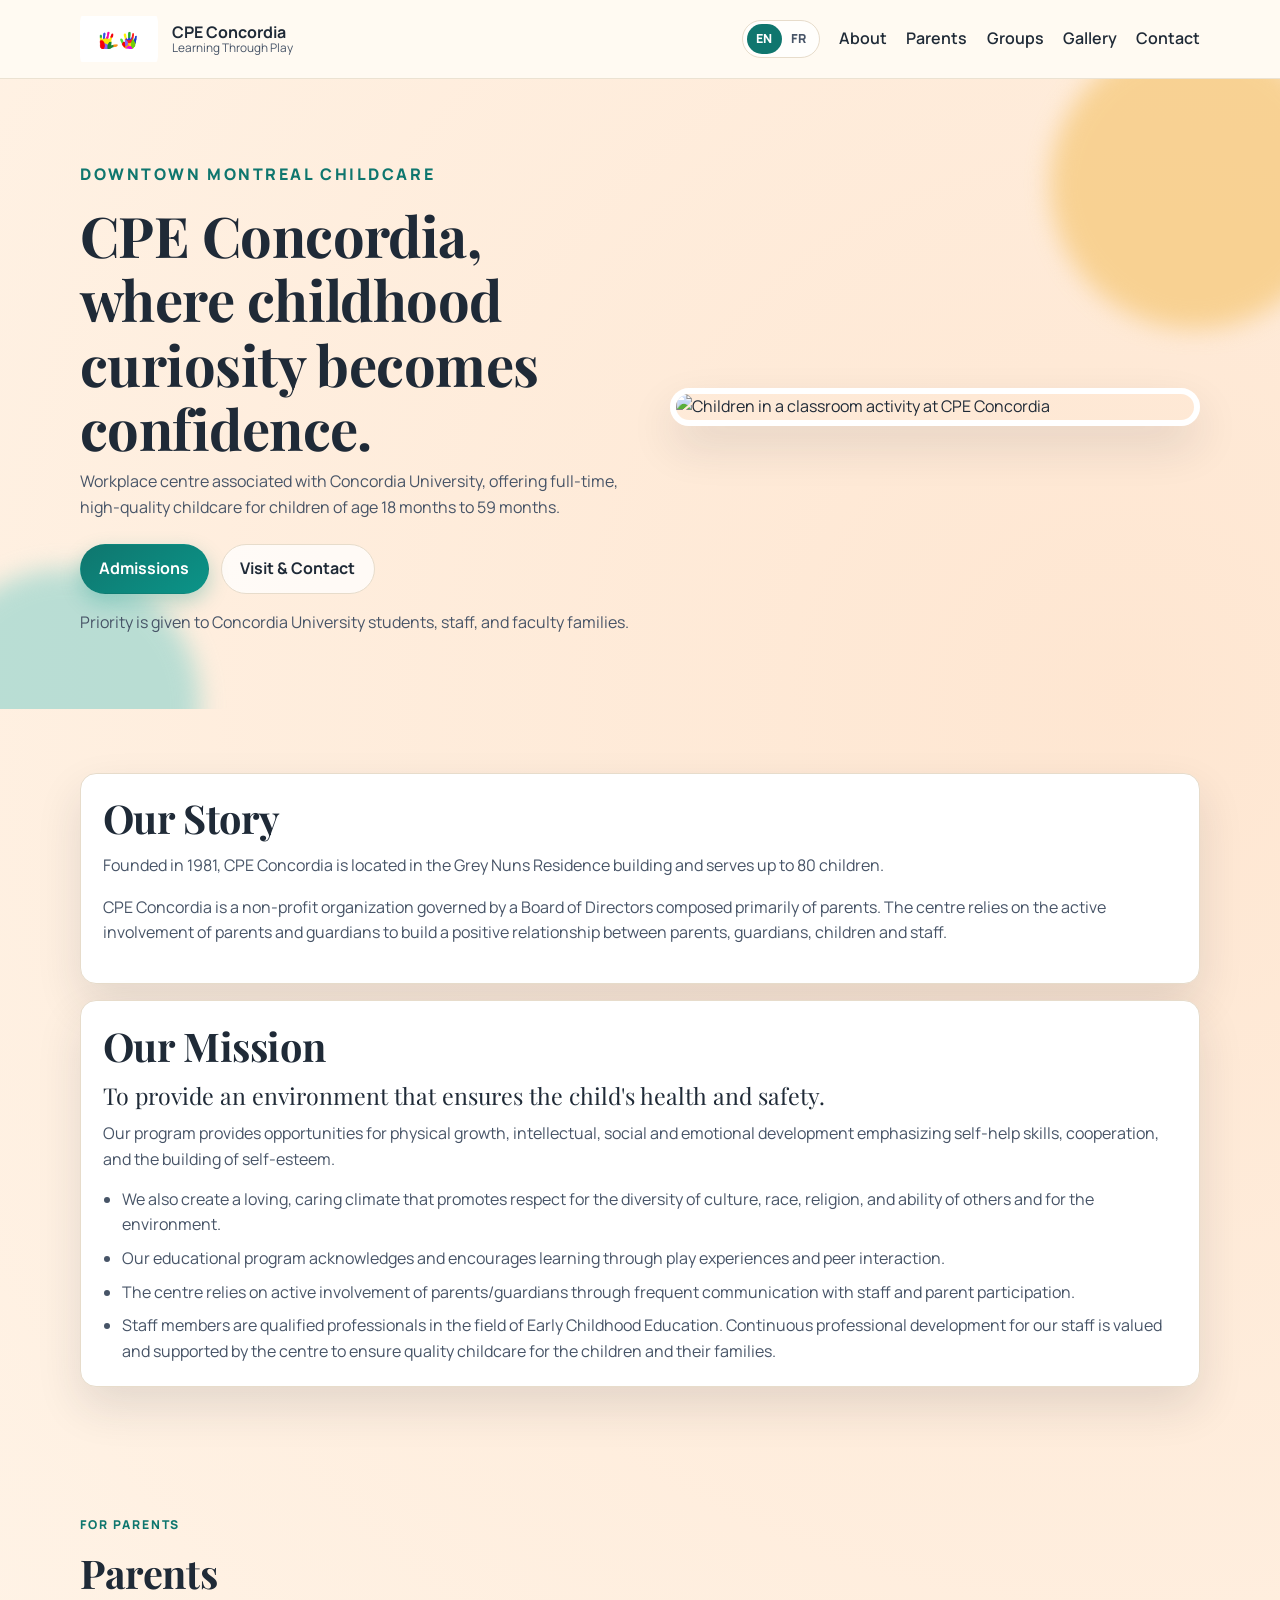
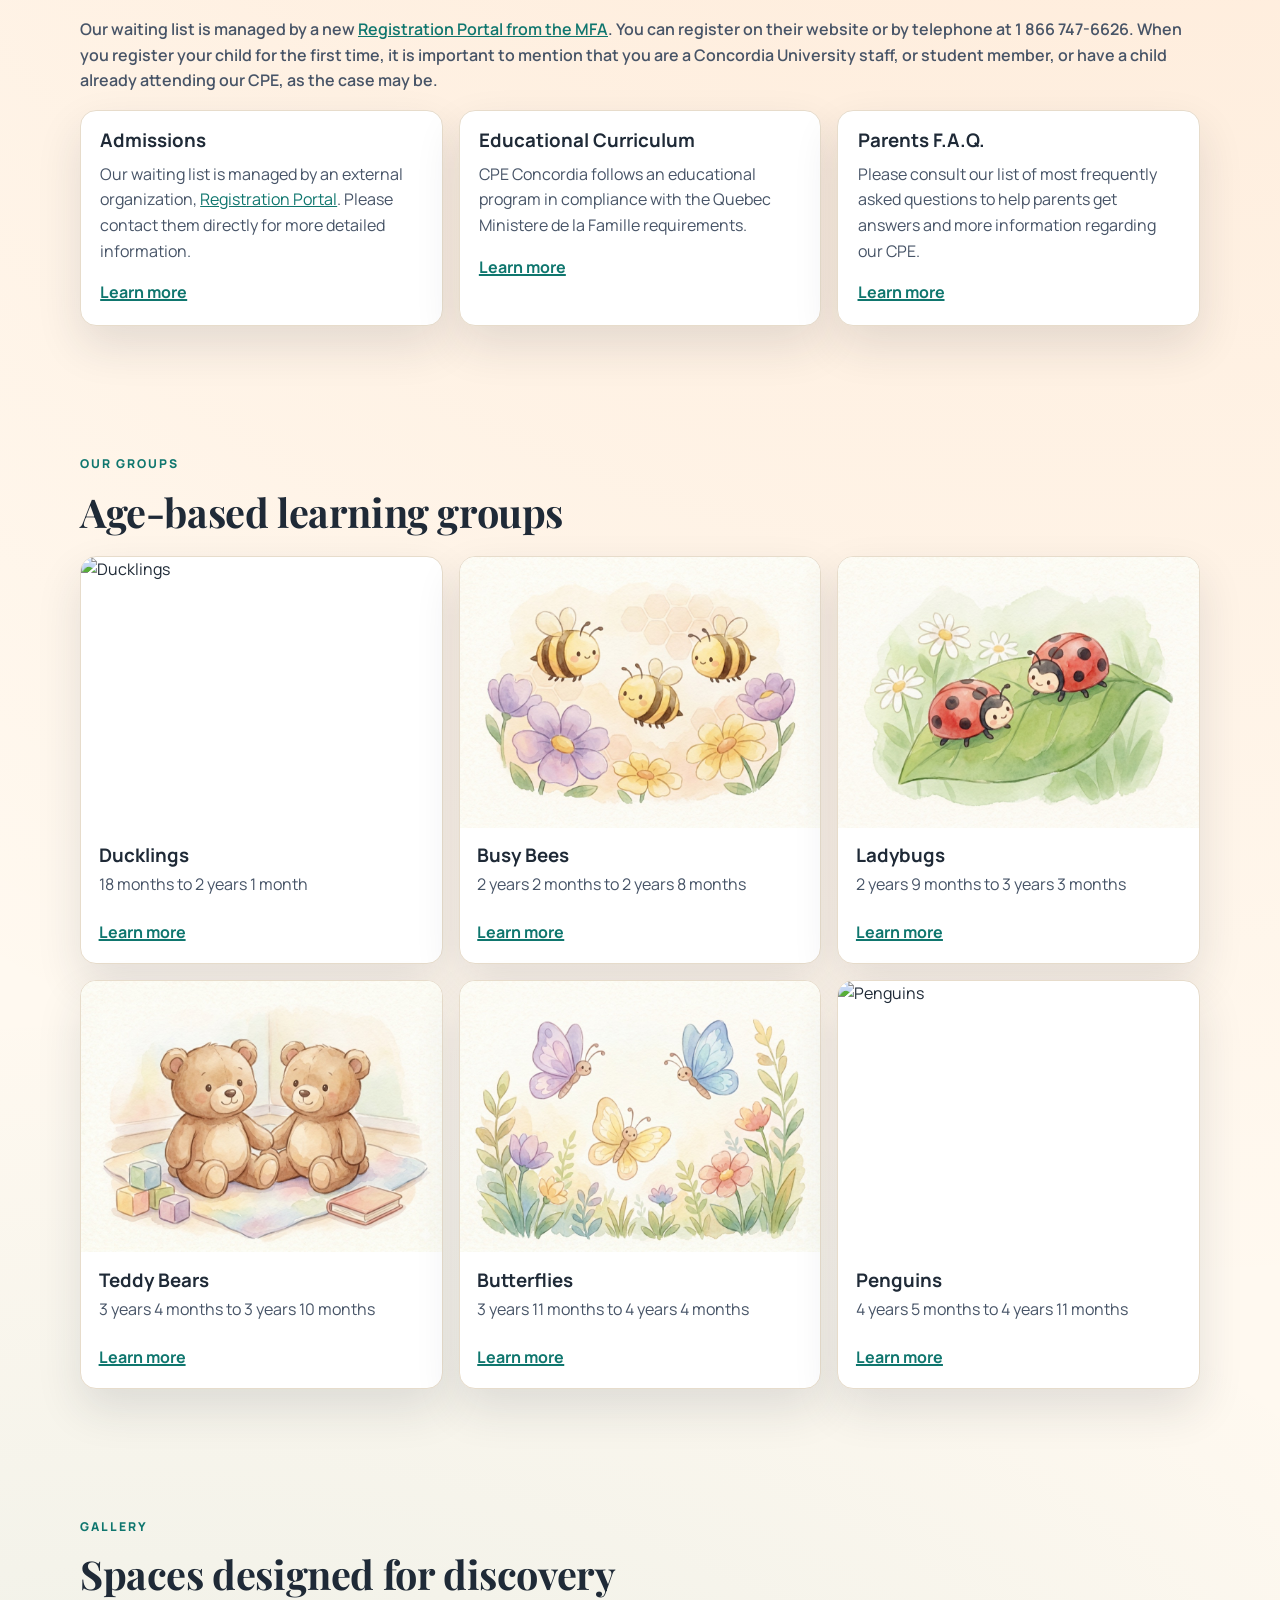
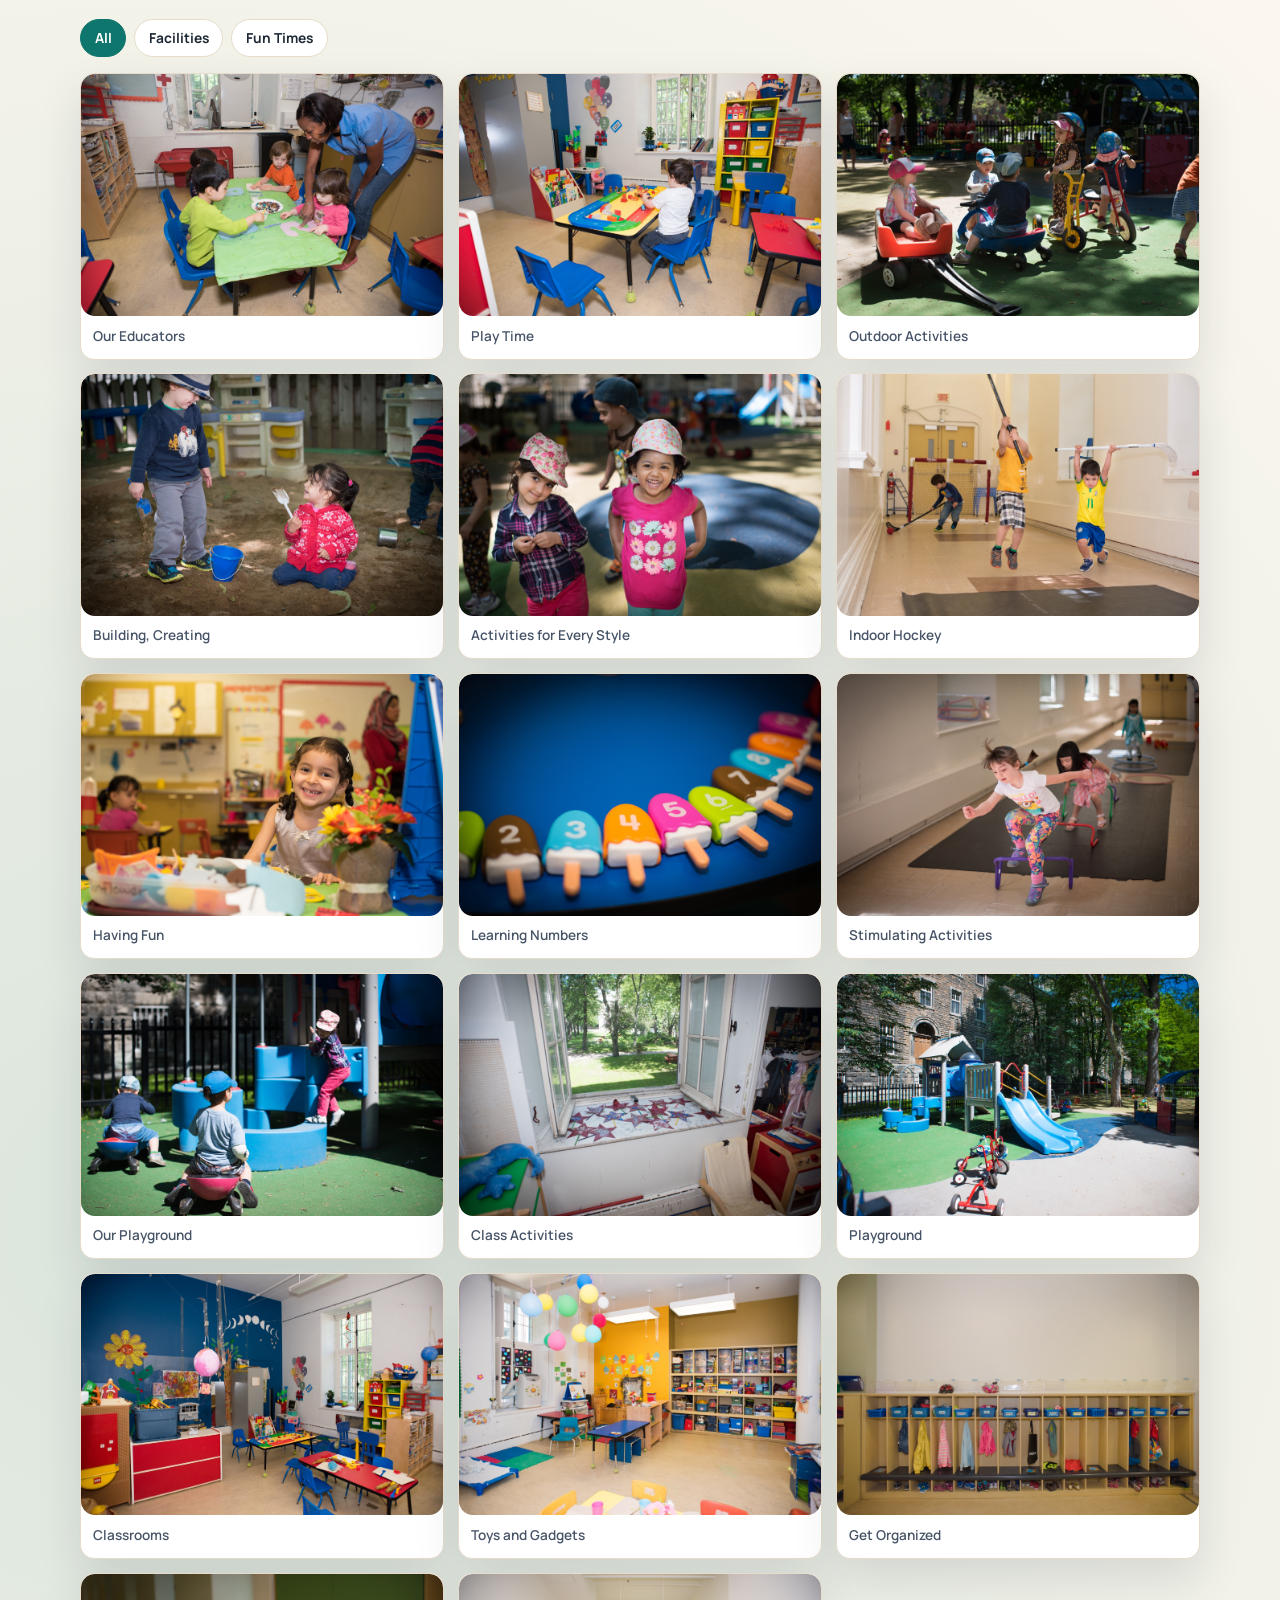
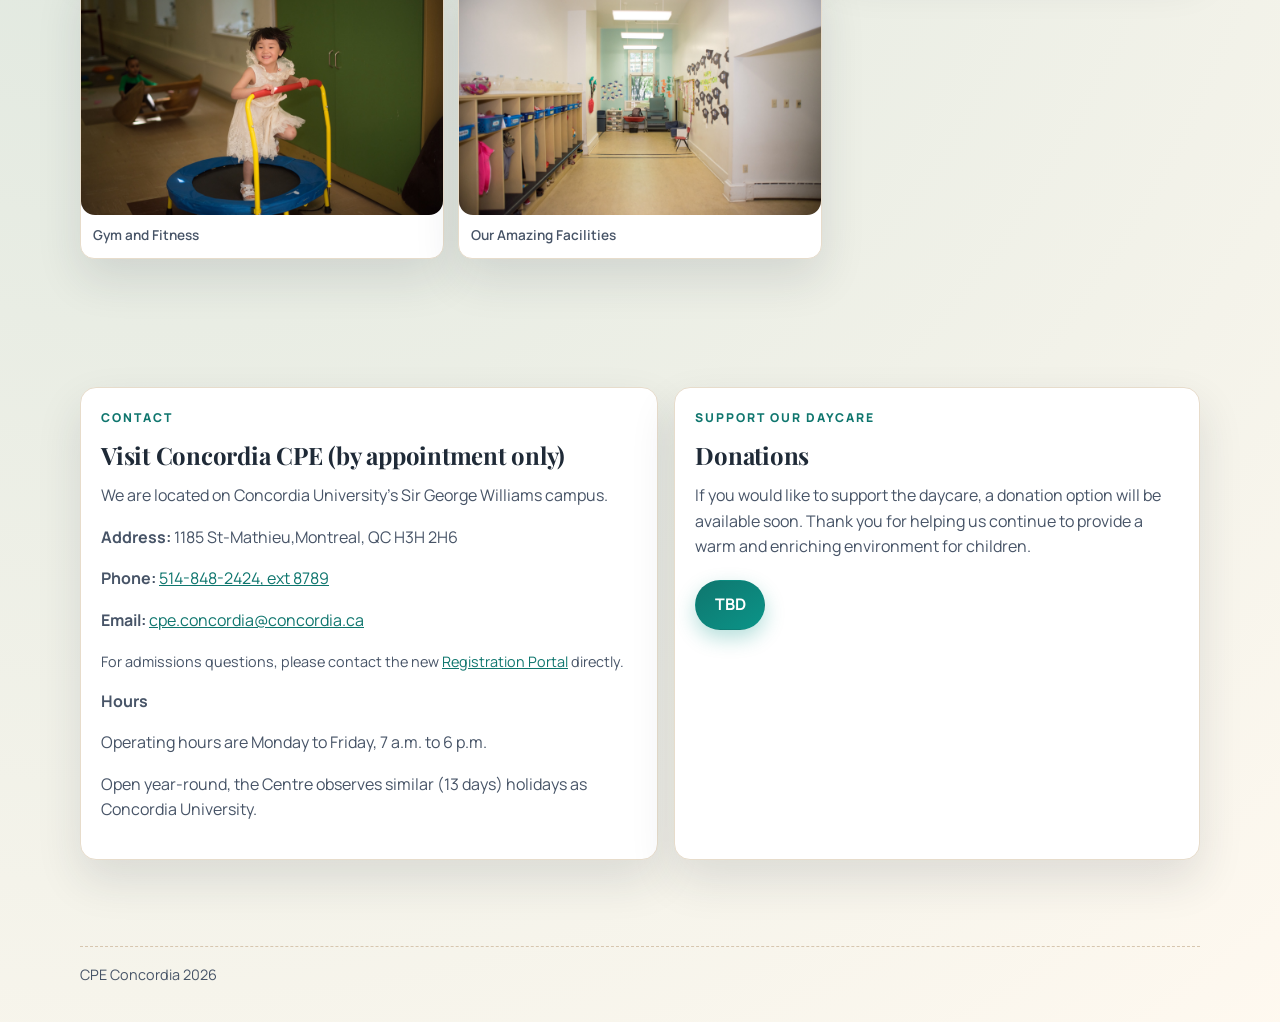
==== commit 9c8e8339: "Add group thumbnails to front page group cards Co-Authored-By: Claude Sonnet 4.6 <noreply@anthropic." ====
--- a/index.html
+++ b/index.html
@@ -188,34 +188,52 @@
           </div>
           <div class="groups-grid">
             <article class="group-card reveal">
-              <h3 data-i18n="groupDucklings">Ducklings</h3>
-              <p data-i18n="groupDucklingsAge">18 months to 2 years 1 month</p>
-              <a class="group-link" href="groups/ducklings.html" data-i18n="groupLearnMore">Learn more</a>
+              <img class="group-card-thumb" src="images/groups/duckling.jpeg" alt="Ducklings" loading="lazy" />
+              <div class="group-card-body">
+                <h3 data-i18n="groupDucklings">Ducklings</h3>
+                <p data-i18n="groupDucklingsAge">18 months to 2 years 1 month</p>
+                <a class="group-link" href="groups/ducklings.html" data-i18n="groupLearnMore">Learn more</a>
+              </div>
             </article>
             <article class="group-card reveal delay-1">
-              <h3 data-i18n="groupBusyBees">Busy Bees</h3>
-              <p data-i18n="groupBusyBeesAge">2 years 2 months to 2 years 8 months</p>
-              <a class="group-link" href="groups/busy-bees.html" data-i18n="groupLearnMore">Learn more</a>
+              <img class="group-card-thumb" src="images/groups/bee.jpeg" alt="Busy Bees" loading="lazy" />
+              <div class="group-card-body">
+                <h3 data-i18n="groupBusyBees">Busy Bees</h3>
+                <p data-i18n="groupBusyBeesAge">2 years 2 months to 2 years 8 months</p>
+                <a class="group-link" href="groups/busy-bees.html" data-i18n="groupLearnMore">Learn more</a>
+              </div>
             </article>
             <article class="group-card reveal delay-2">
-              <h3 data-i18n="groupLadybugs">Ladybugs</h3>
-              <p data-i18n="groupLadybugsAge">2 years 9 months to 3 years 3 months</p>
-              <a class="group-link" href="groups/ladybugs.html" data-i18n="groupLearnMore">Learn more</a>
+              <img class="group-card-thumb" src="images/groups/ladybug.jpeg" alt="Ladybugs" loading="lazy" />
+              <div class="group-card-body">
+                <h3 data-i18n="groupLadybugs">Ladybugs</h3>
+                <p data-i18n="groupLadybugsAge">2 years 9 months to 3 years 3 months</p>
+                <a class="group-link" href="groups/ladybugs.html" data-i18n="groupLearnMore">Learn more</a>
+              </div>
             </article>
             <article class="group-card reveal">
-              <h3 data-i18n="groupTeddyBears">Teddy Bears</h3>
-              <p data-i18n="groupTeddyBearsAge">3 years 4 months to 3 years 10 months</p>
-              <a class="group-link" href="groups/teddy-bears.html" data-i18n="groupLearnMore">Learn more</a>
+              <img class="group-card-thumb" src="images/groups/teddybear.jpeg" alt="Teddy Bears" loading="lazy" />
+              <div class="group-card-body">
+                <h3 data-i18n="groupTeddyBears">Teddy Bears</h3>
+                <p data-i18n="groupTeddyBearsAge">3 years 4 months to 3 years 10 months</p>
+                <a class="group-link" href="groups/teddy-bears.html" data-i18n="groupLearnMore">Learn more</a>
+              </div>
             </article>
             <article class="group-card reveal delay-1">
-              <h3 data-i18n="groupButterflies">Butterflies</h3>
-              <p data-i18n="groupButterfliesAge">3 years 11 months to 4 years 4 months</p>
-              <a class="group-link" href="groups/butterflies.html" data-i18n="groupLearnMore">Learn more</a>
+              <img class="group-card-thumb" src="images/groups/butterfly.jpeg" alt="Butterflies" loading="lazy" />
+              <div class="group-card-body">
+                <h3 data-i18n="groupButterflies">Butterflies</h3>
+                <p data-i18n="groupButterfliesAge">3 years 11 months to 4 years 4 months</p>
+                <a class="group-link" href="groups/butterflies.html" data-i18n="groupLearnMore">Learn more</a>
+              </div>
             </article>
             <article class="group-card reveal delay-2">
-              <h3 data-i18n="groupPenguins">Penguins</h3>
-              <p data-i18n="groupPenguinsAge">4 years 5 months to 4 years 11 months</p>
-              <a class="group-link" href="groups/penguins.html" data-i18n="groupLearnMore">Learn more</a>
+              <img class="group-card-thumb" src="images/groups/penguin.jpeg" alt="Penguins" loading="lazy" />
+              <div class="group-card-body">
+                <h3 data-i18n="groupPenguins">Penguins</h3>
+                <p data-i18n="groupPenguinsAge">4 years 5 months to 4 years 11 months</p>
+                <a class="group-link" href="groups/penguins.html" data-i18n="groupLearnMore">Learn more</a>
+              </div>
             </article>
           </div>
         </div>
--- a/styles.css
+++ b/styles.css
@@ -448,6 +448,18 @@
 }
 
 .group-card {
+  padding: 0;
+  overflow: hidden;
+}
+
+.group-card-thumb {
+  width: 100%;
+  aspect-ratio: 4 / 3;
+  object-fit: cover;
+  display: block;
+}
+
+.group-card-body {
   padding: 1.1rem;
 }
 
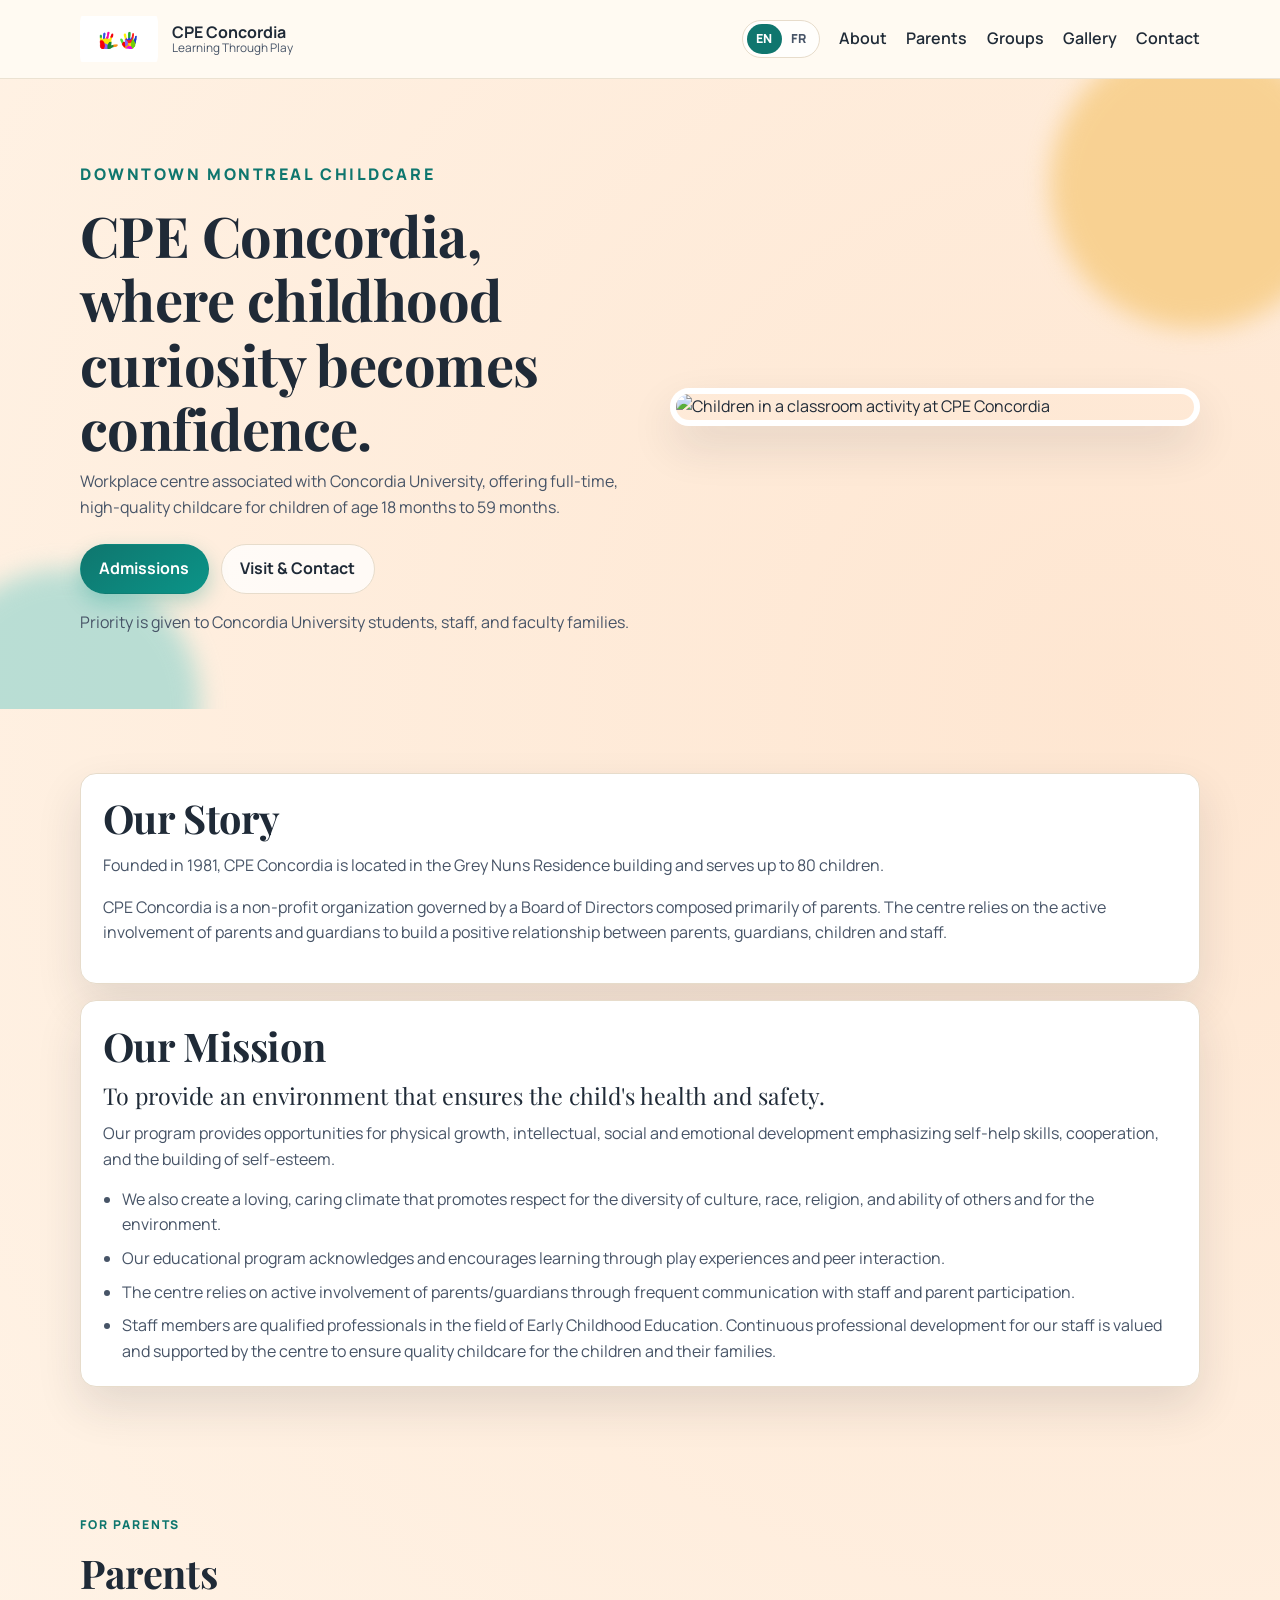
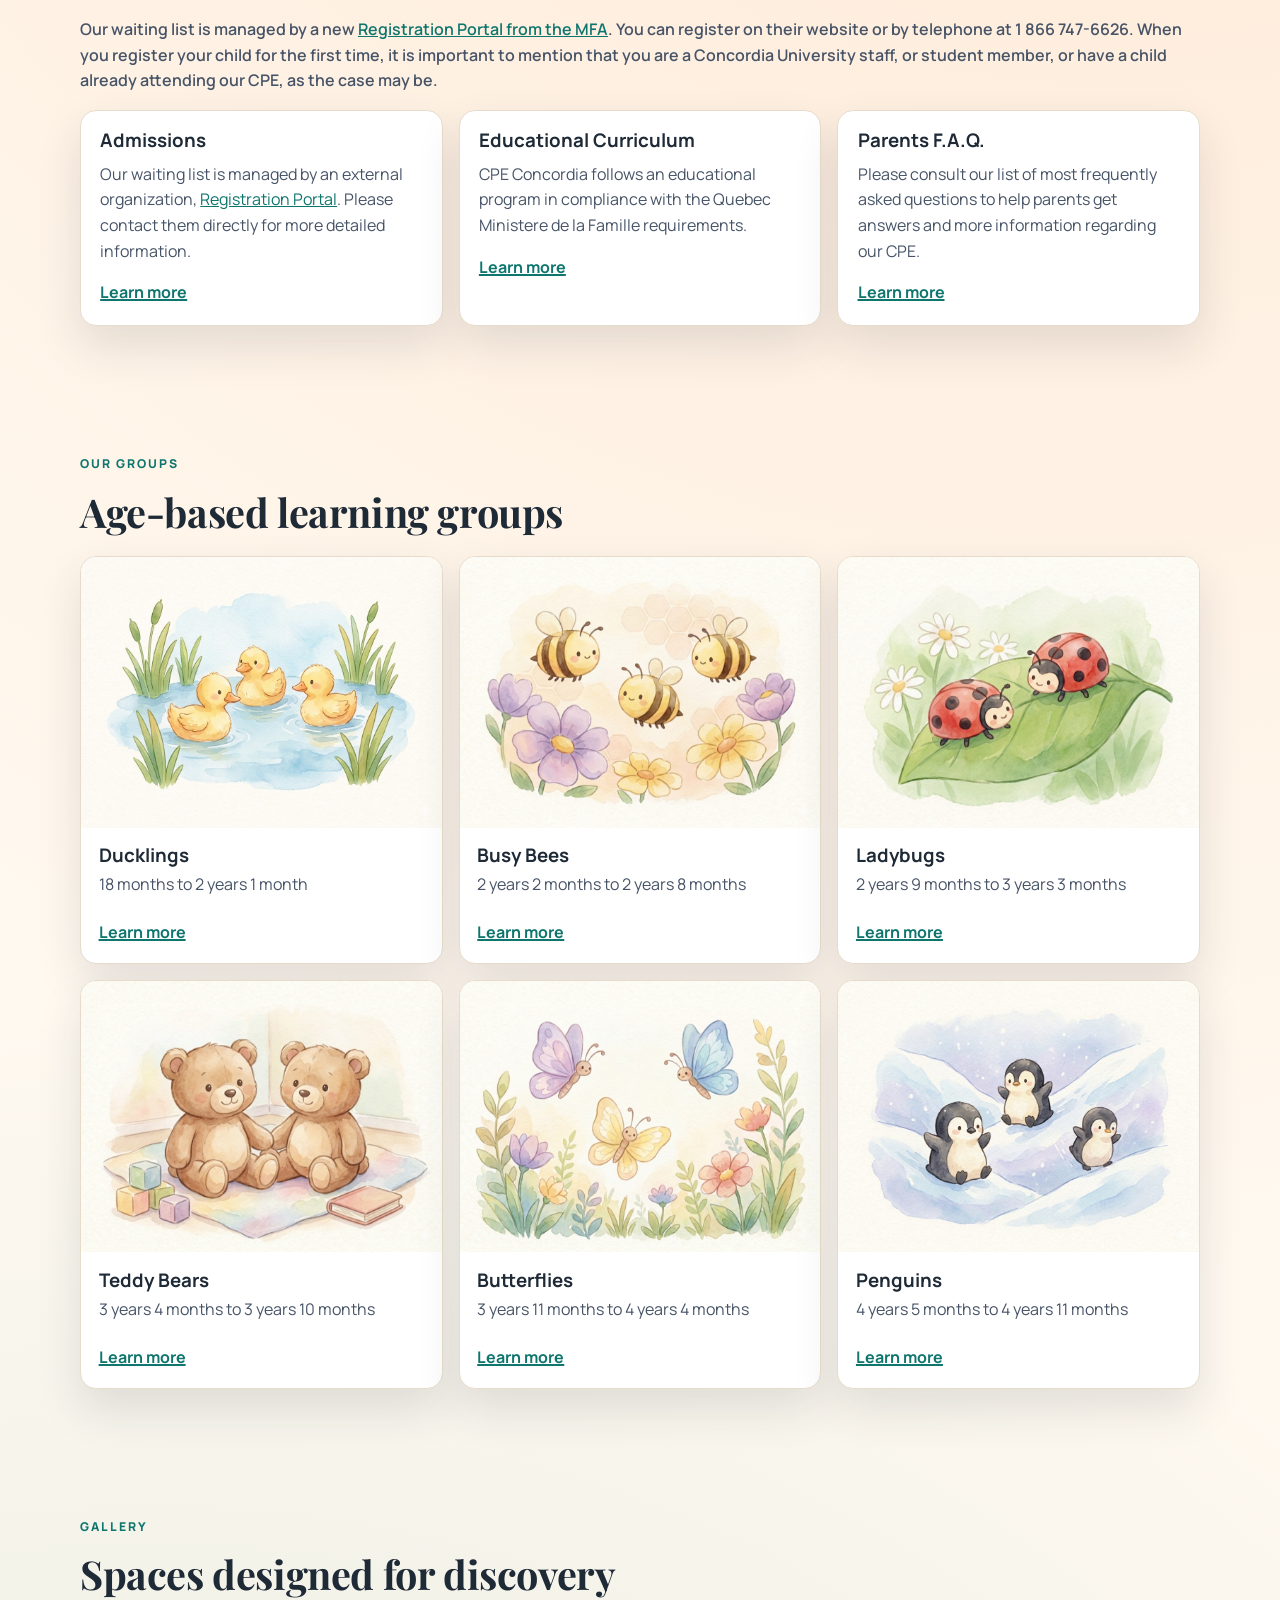
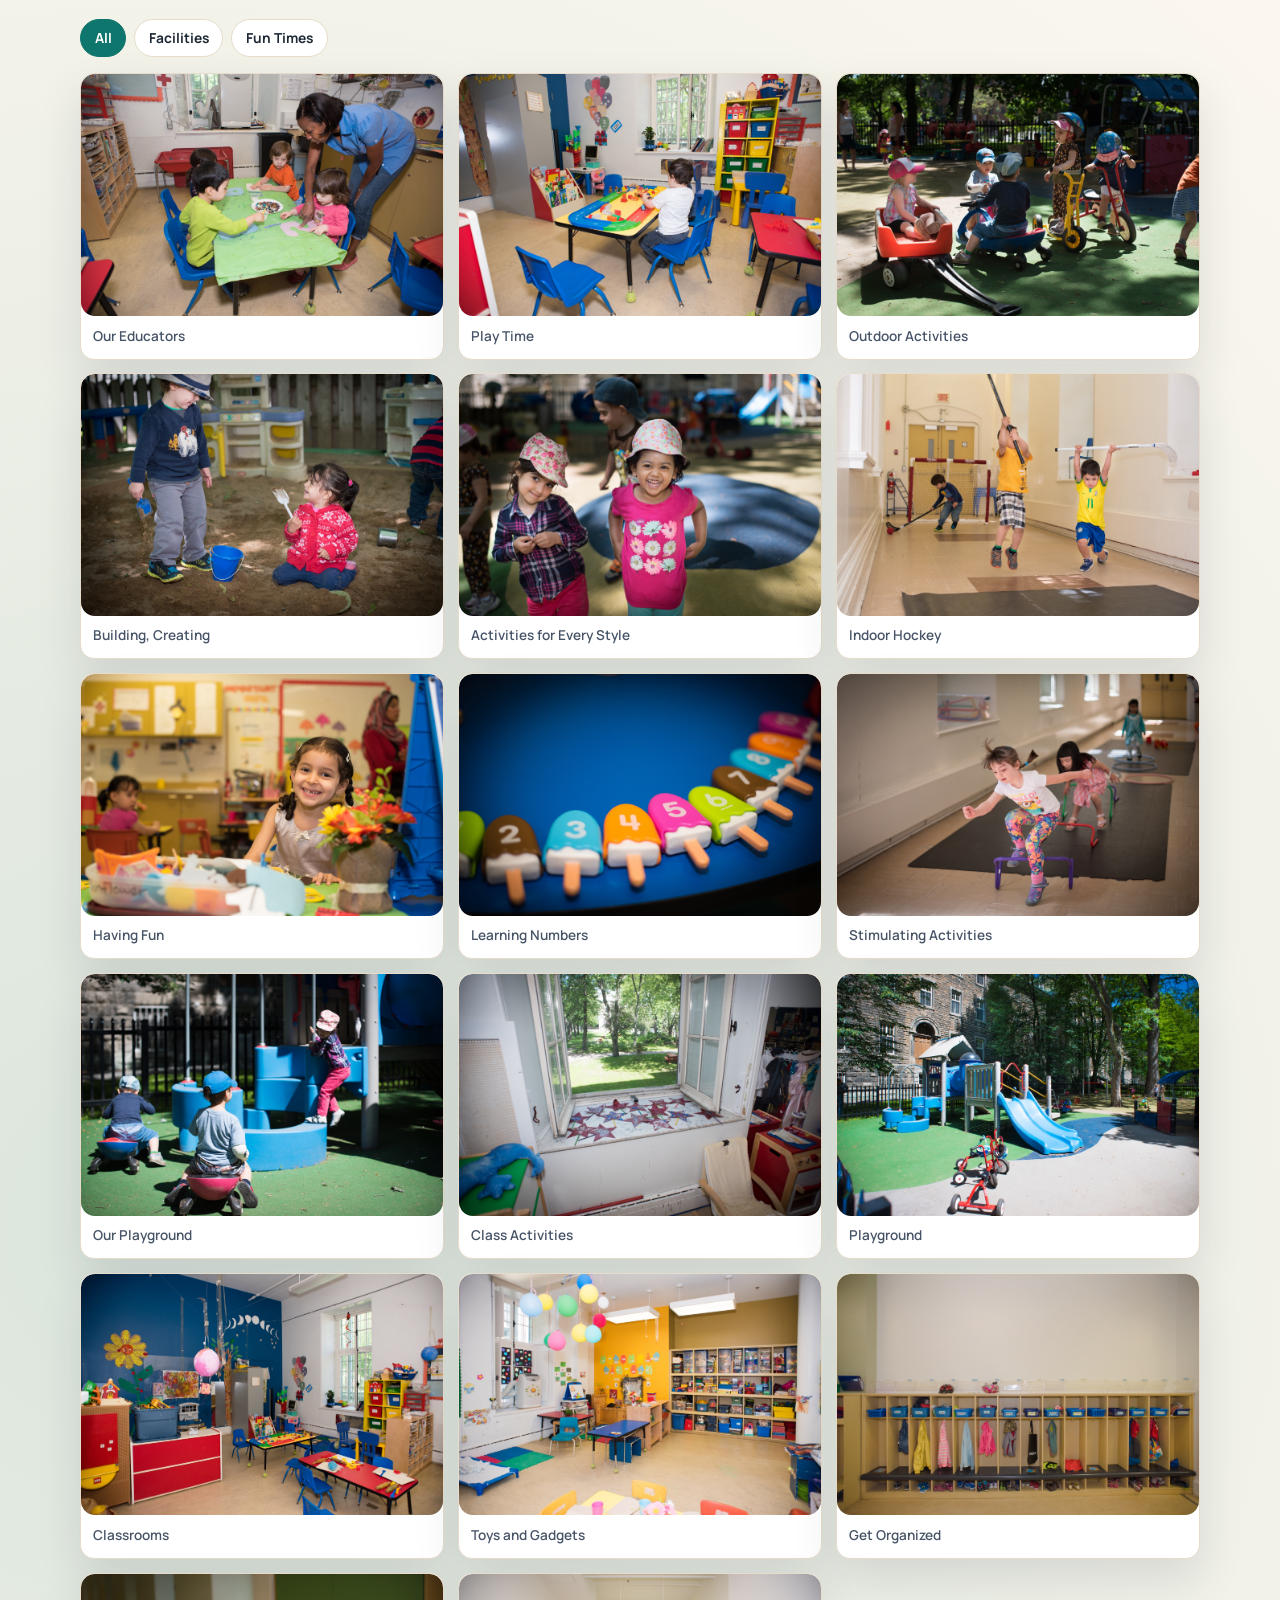
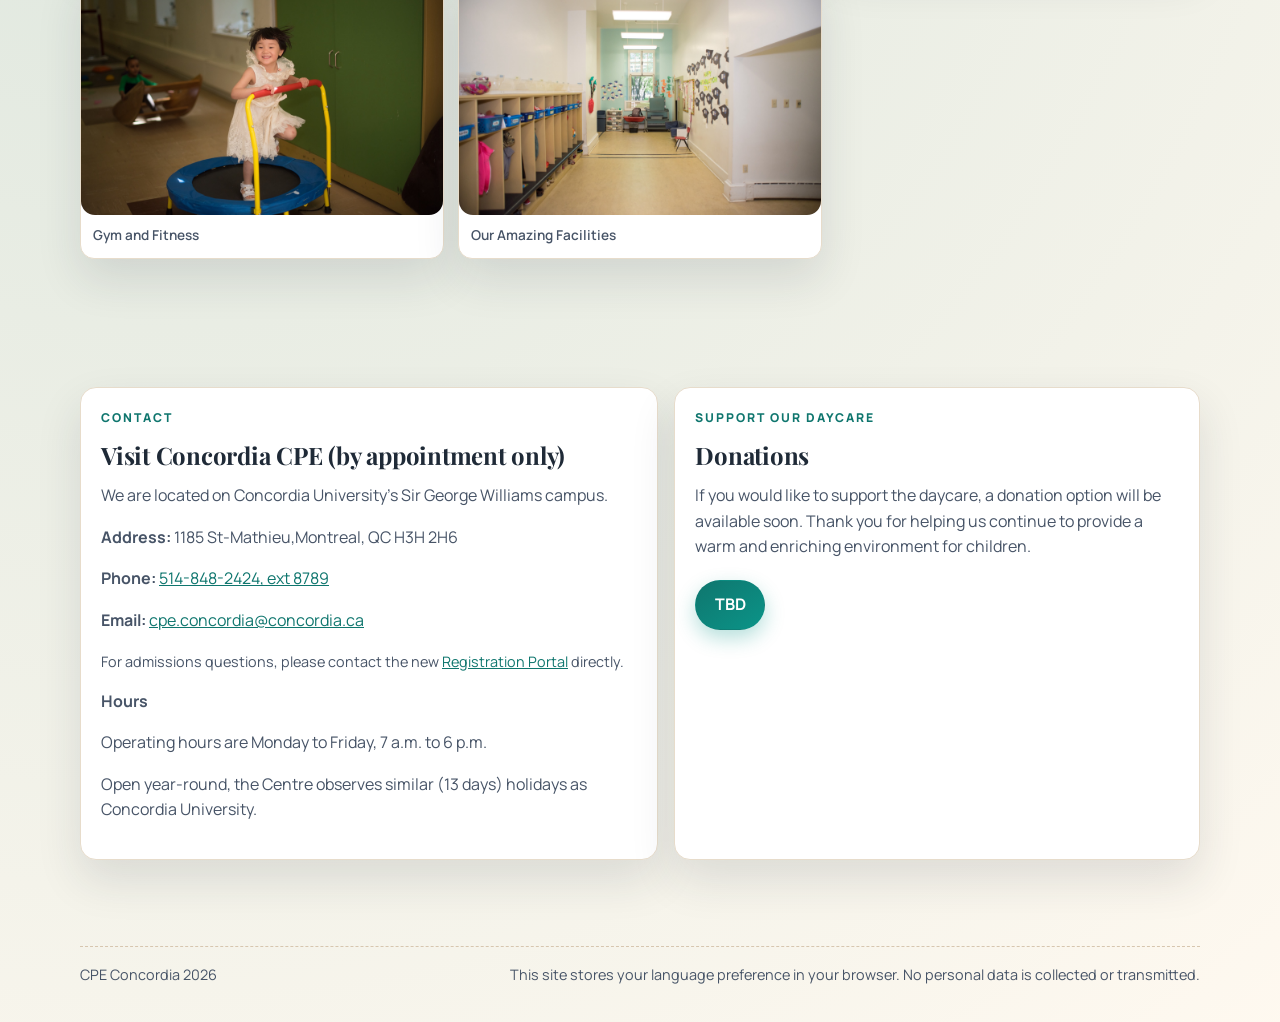
==== commit 62ff770b: "Add privacy notice to footer across all pages Informs visitors that only their language preference i" ====
--- a/index.html
+++ b/index.html
@@ -306,6 +306,7 @@
     <footer class="site-footer">
       <div class="container footer-wrap">
         <p>CPE Concordia 2026</p>
+        <p data-i18n="footerPrivacy">This site stores your language preference in your browser. No personal data is collected or transmitted.</p>
       </div>
     </footer>
 
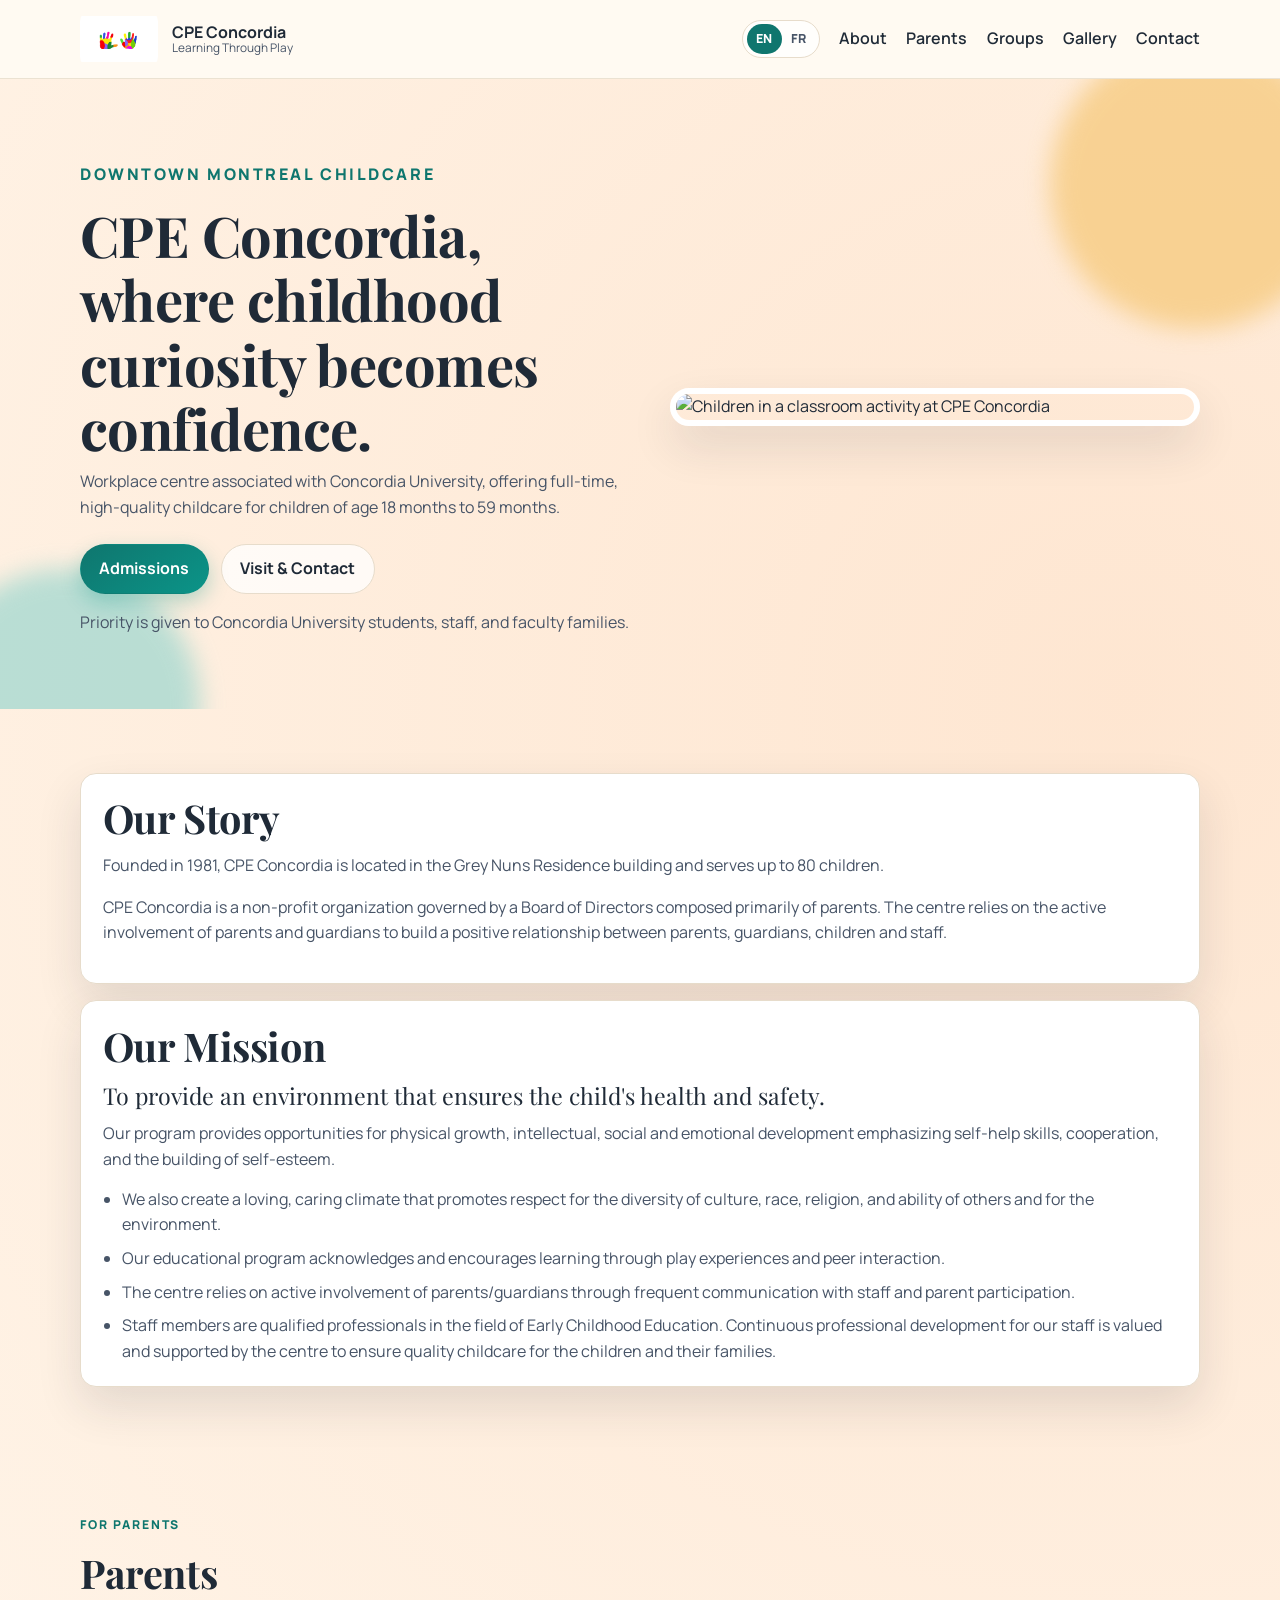
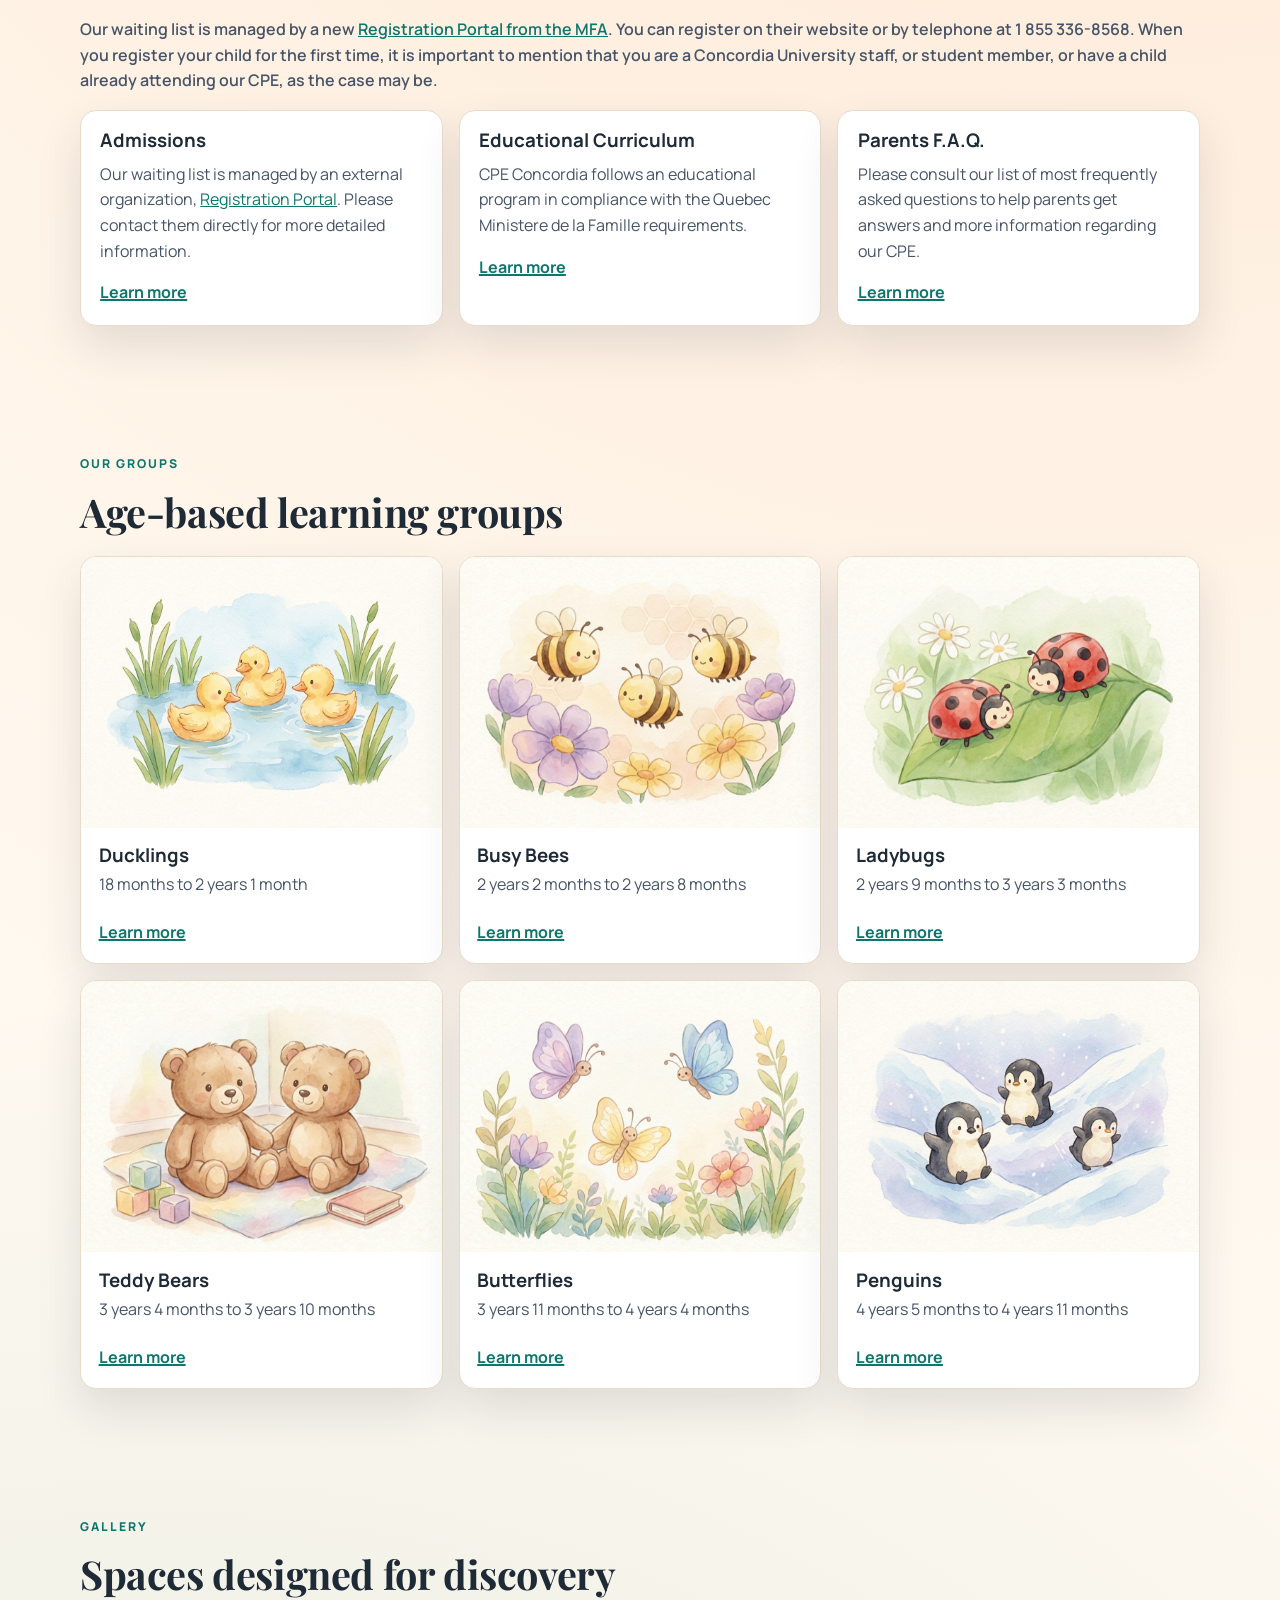
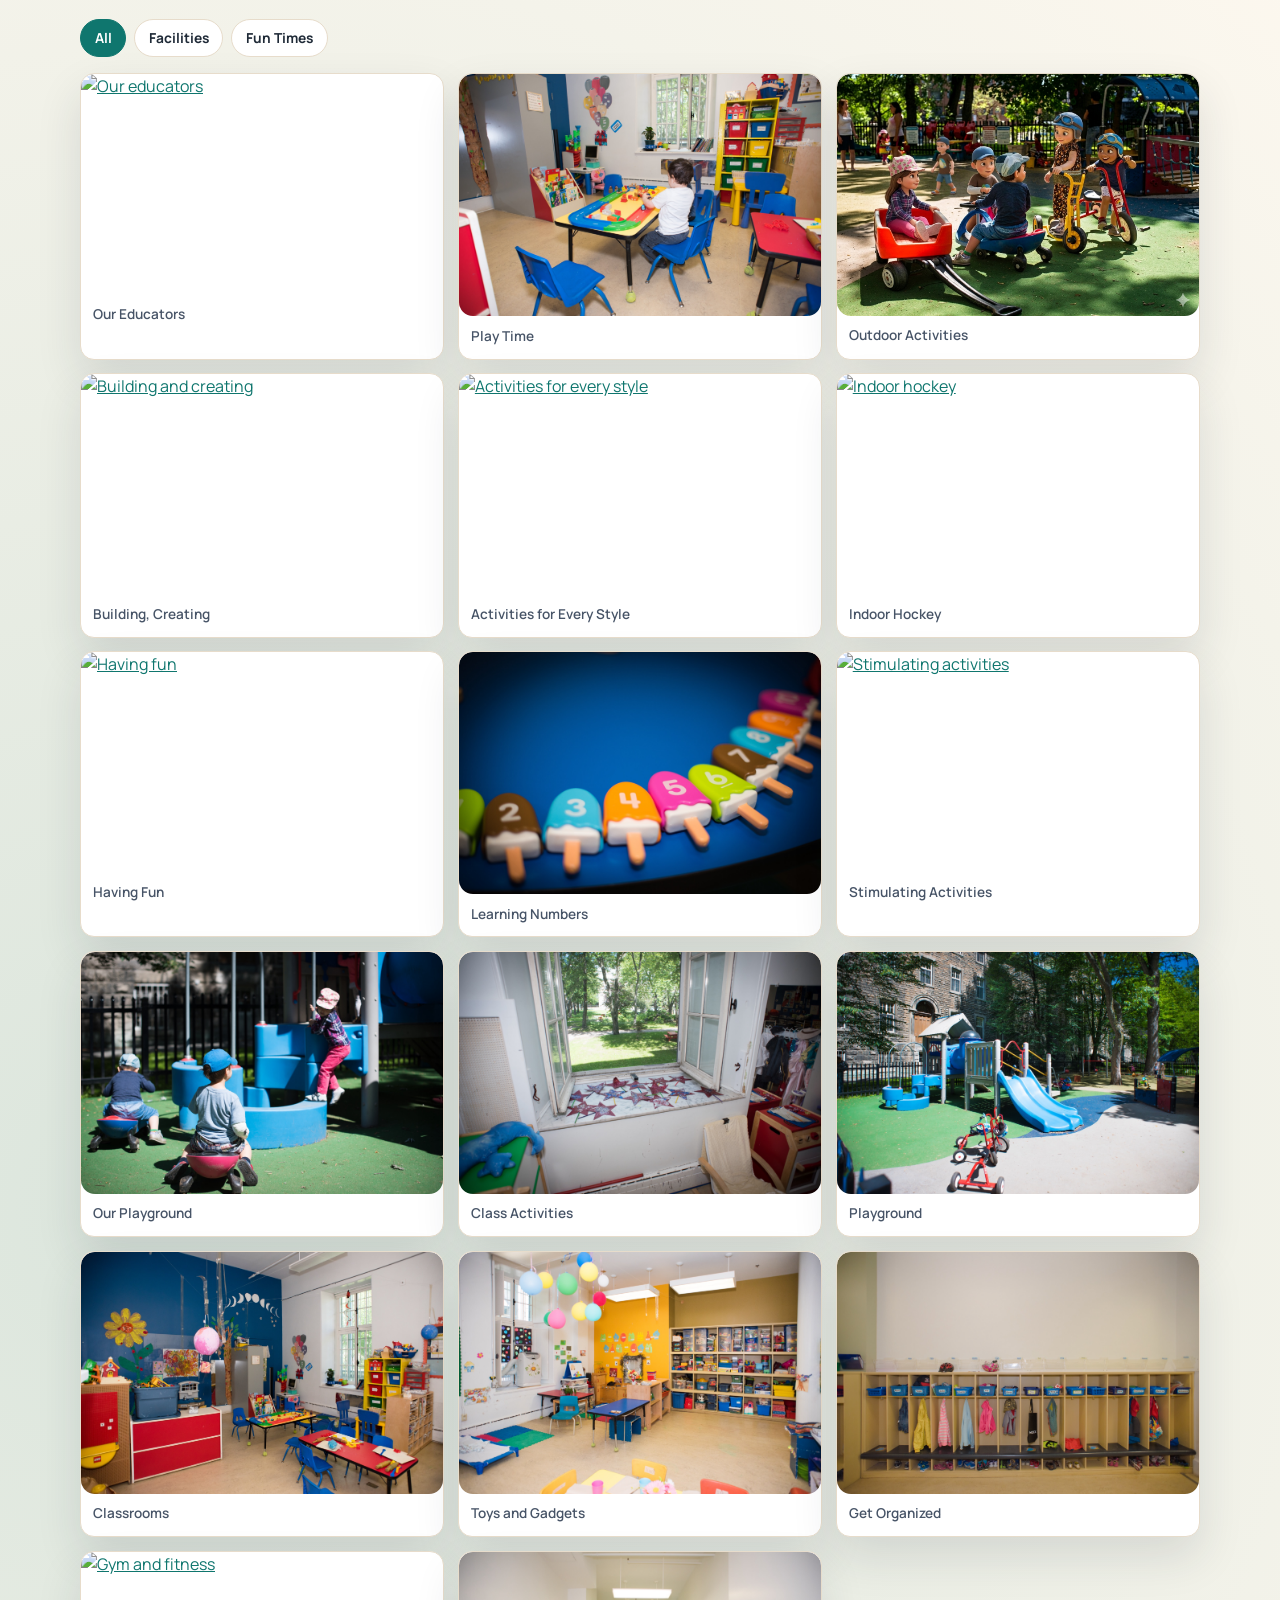
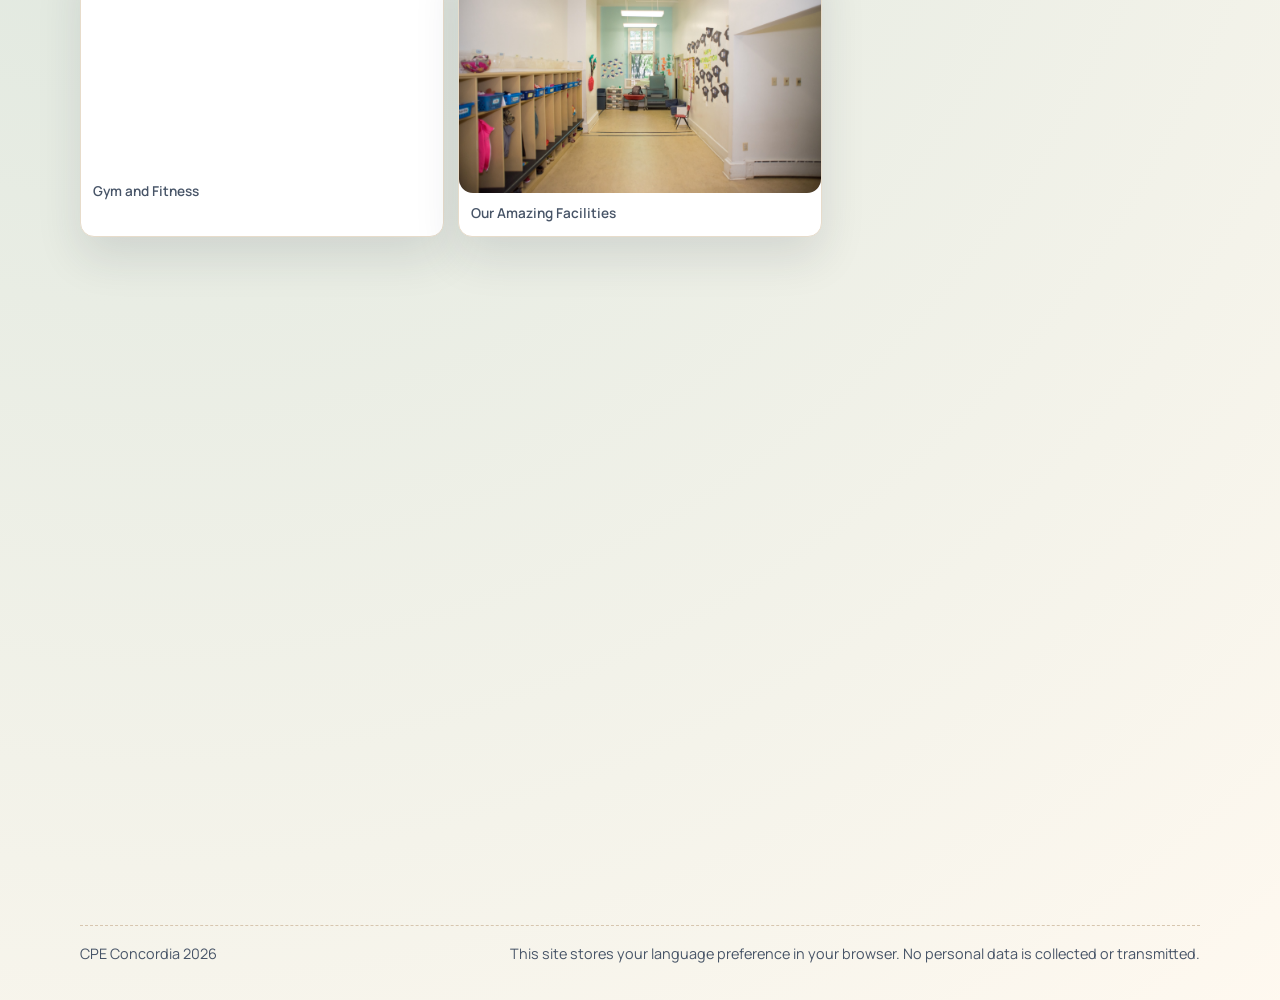
==== commit 3c0b6e9e: "Replace La Place 0-5 references with MFA Portal / portail du MFA Co-Authored-By: Claude Sonnet 4.6 <" ====
--- a/index.html
+++ b/index.html
@@ -132,7 +132,7 @@
               target="_blank"
               rel="noopener noreferrer"
               data-i18n="parentsIntroPortal"
-              >Registration Portal from the MFA La Place 0-5</a
+              >MFA Portal</a
             ><span data-i18n="parentsIntroTail">. You can register on their website or by telephone at 1 866 747-6626514-270-5055. It is important to mention that you are a Concordia University staff, or student member, or have a child already attending our CPE, as the case may be, when you register.</span>
           </p>
           <div class="parents-grid reveal delay-1">
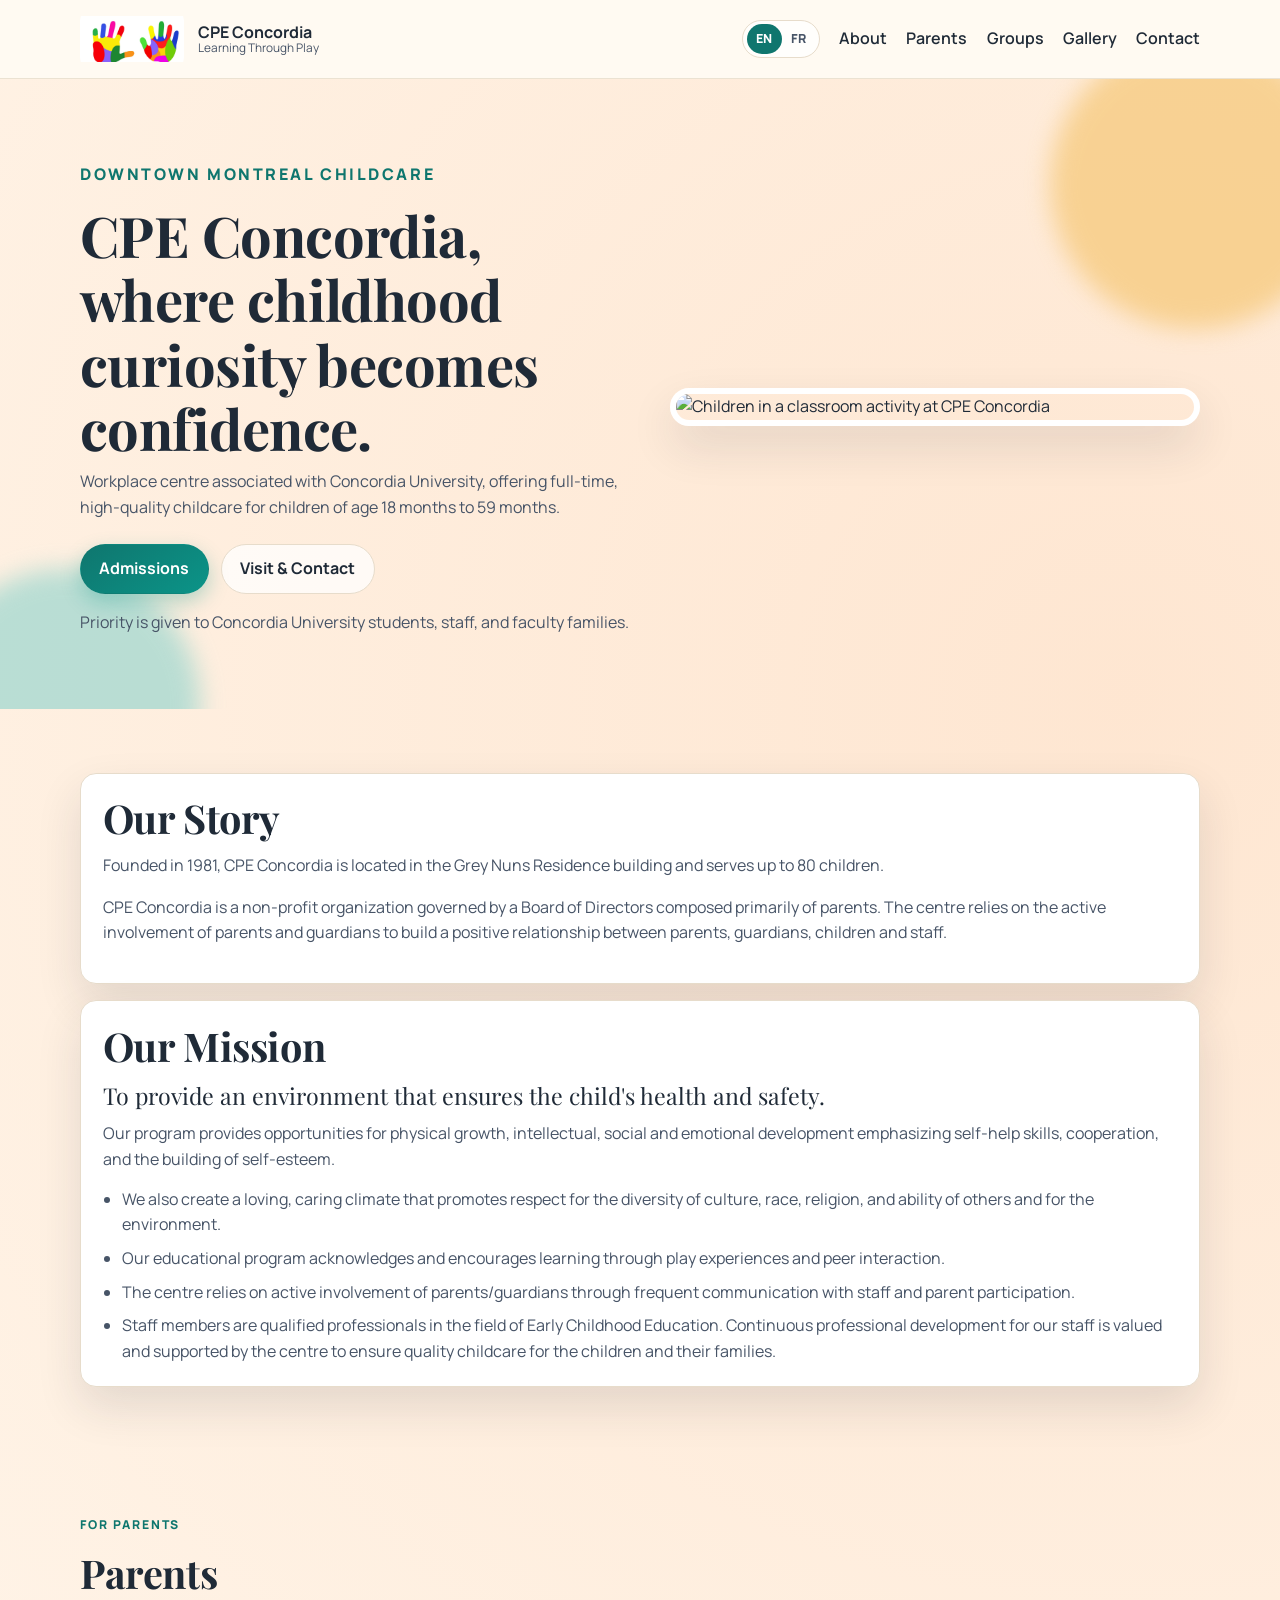
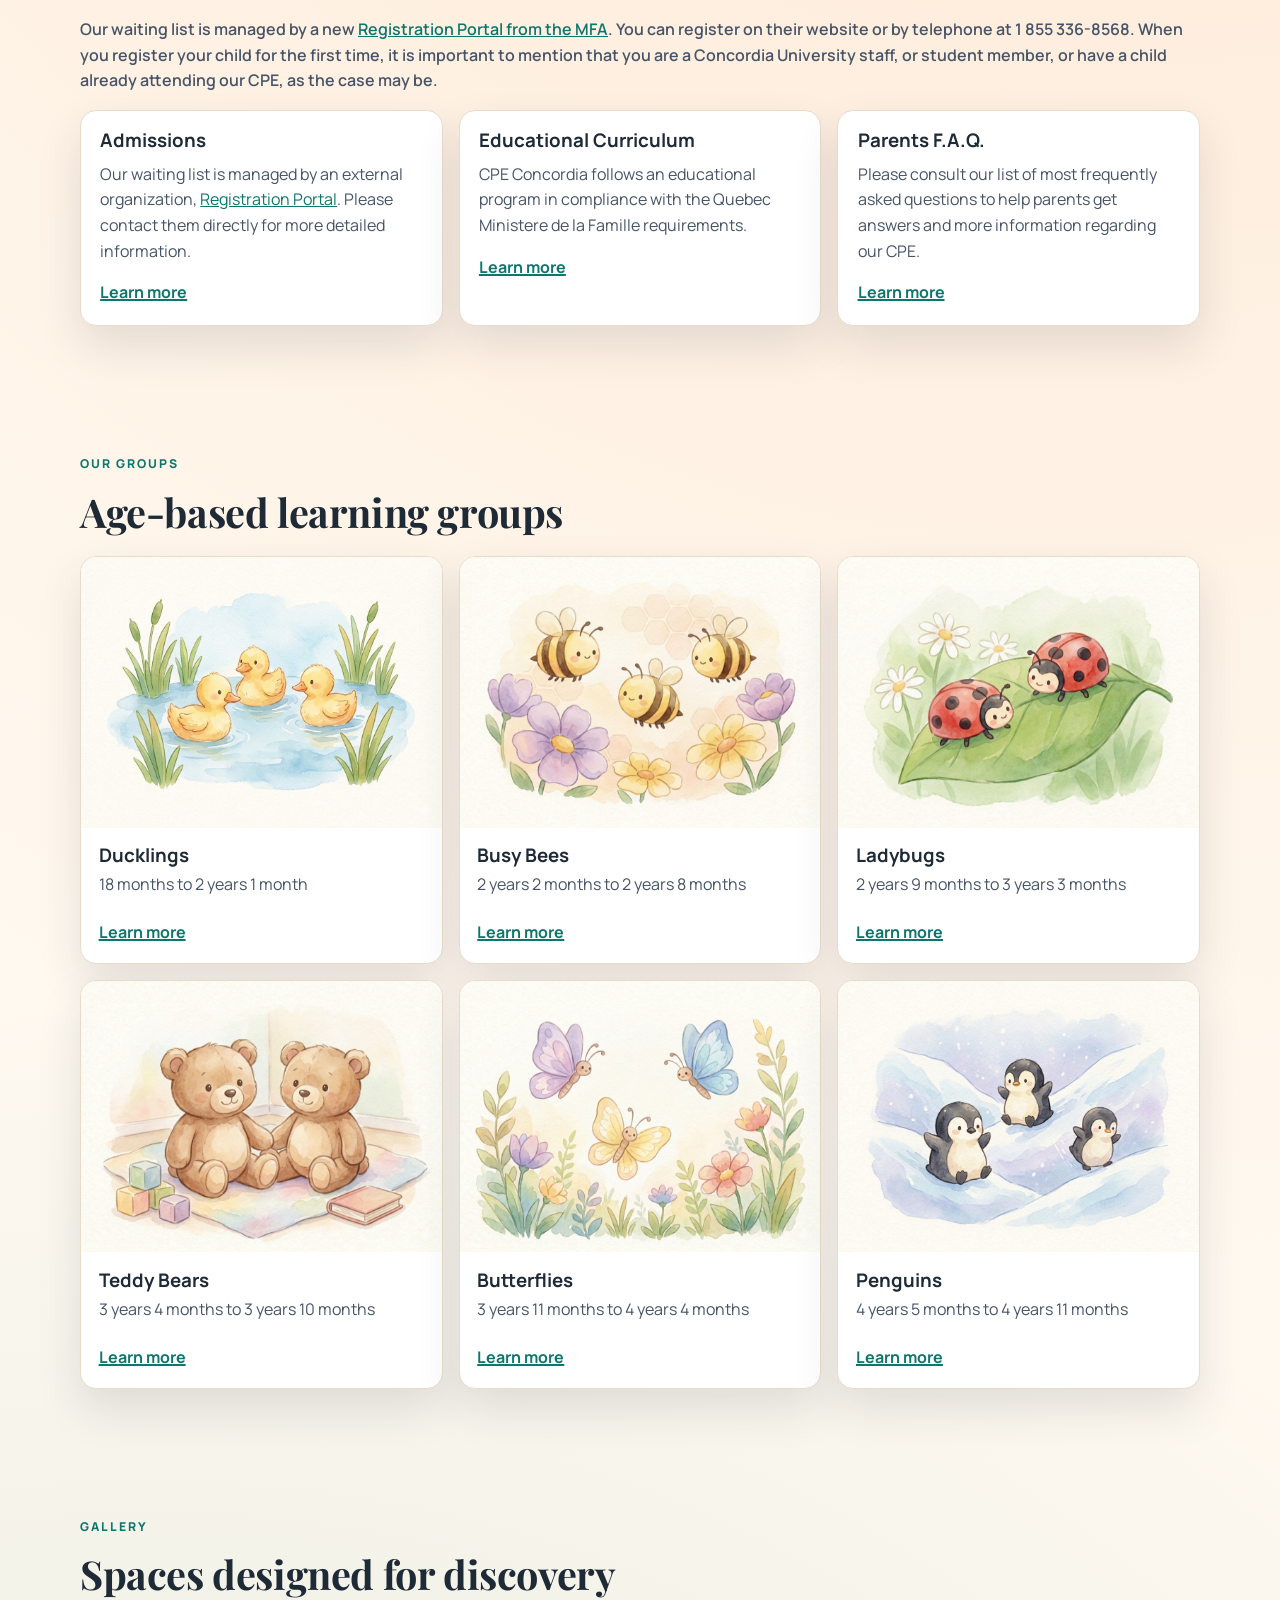
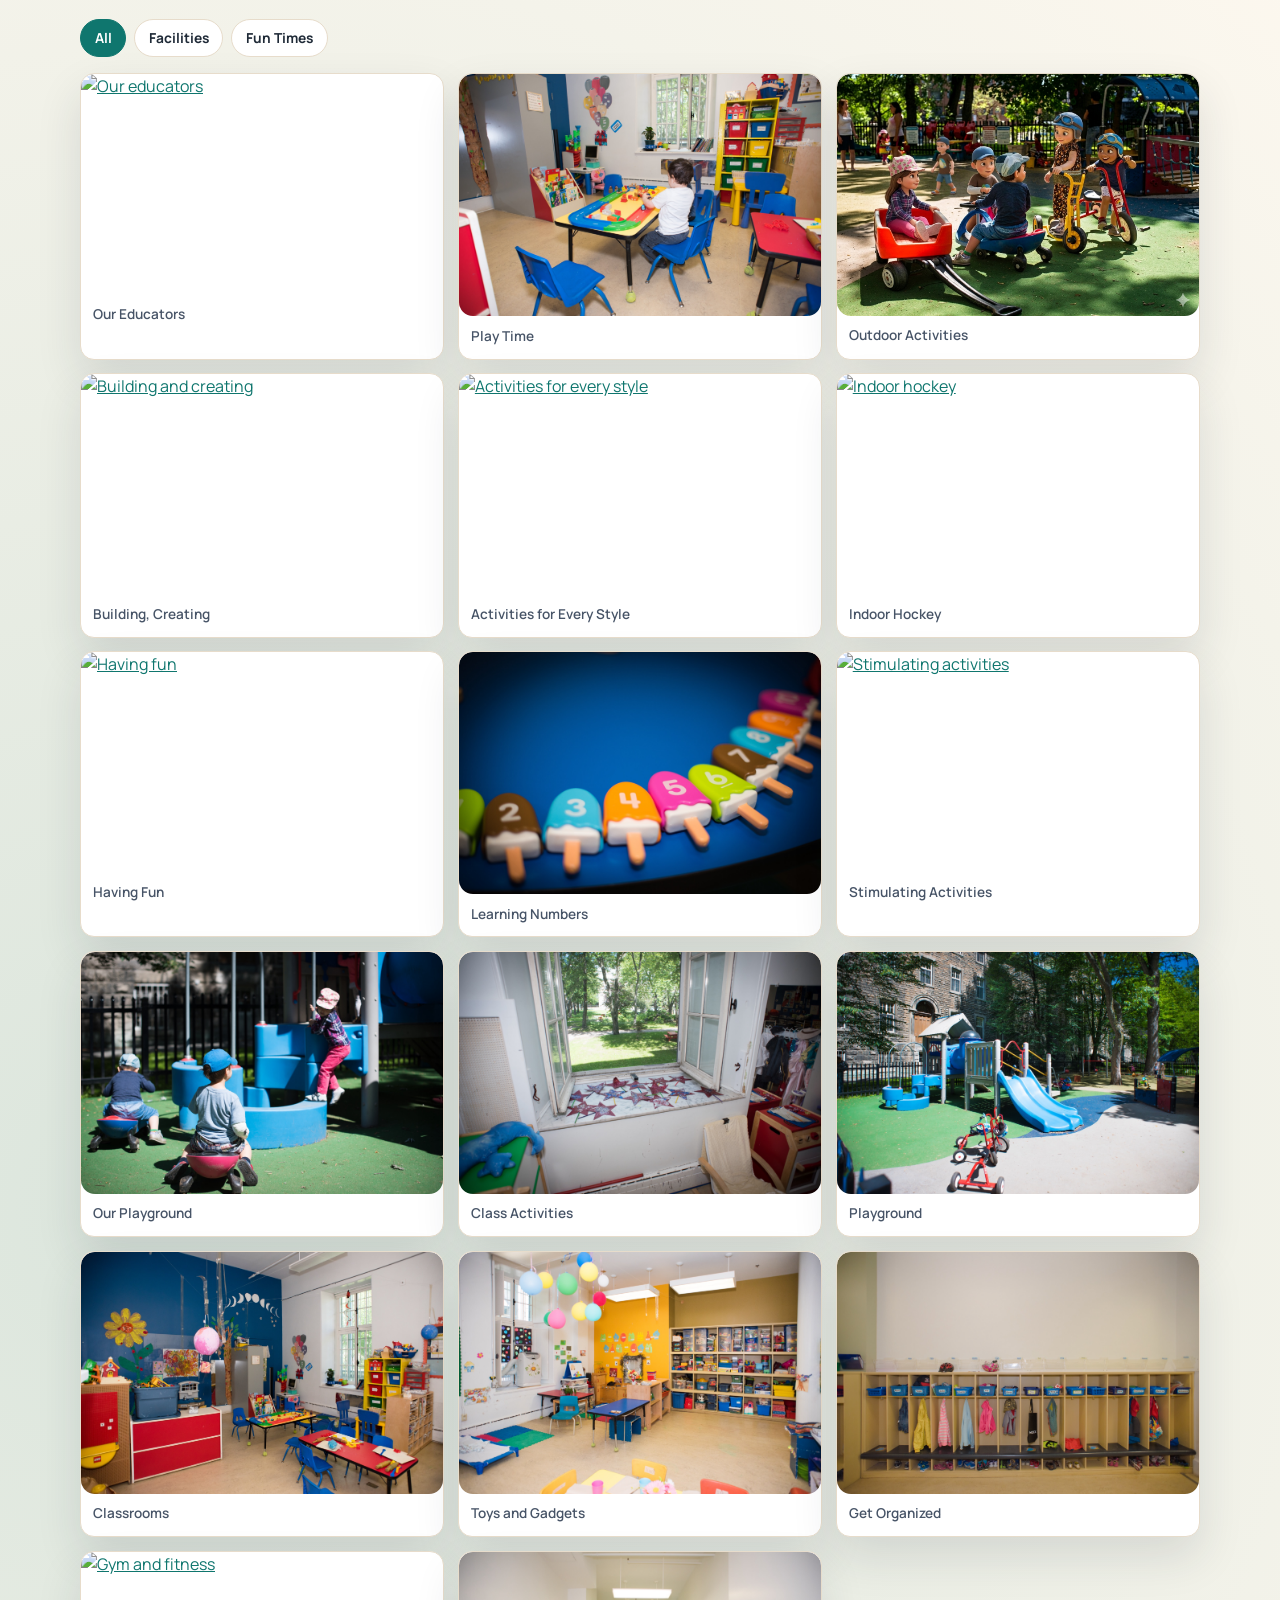
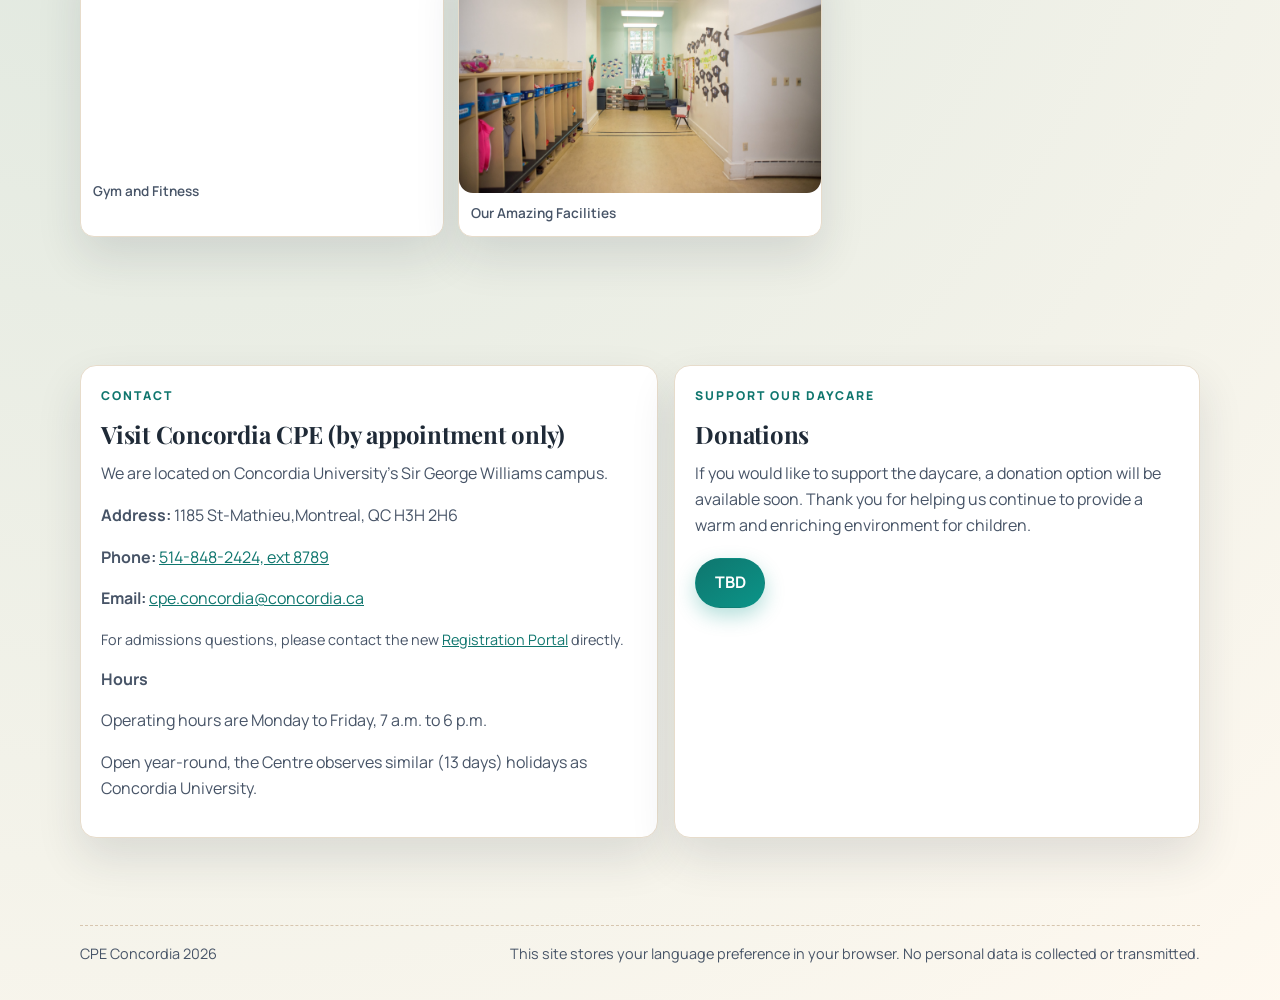
==== commit 266a2b8b: "Crop logo to remove white padding and increase badge size Co-Authored-By: Claude Sonnet 4.6 <noreply" ====
--- a/index.html
+++ b/index.html
@@ -24,7 +24,7 @@
       <div class="container nav-wrap">
         <a class="brand" href="#top" aria-label="Concordia CPE home" data-i18n-aria-label="brandAriaLabel">
           <span class="brand-badge">
-            <img src="images/logo/Small hand_logo-01.jpg" alt="" class="brand-logo-image" />
+            <img src="images/logo/hands-logo.jpg" alt="" class="brand-logo-image" />
           </span>
           <span class="brand-text">
             <strong>CPE Concordia</strong>
--- a/styles.css
+++ b/styles.css
@@ -140,8 +140,8 @@
 }
 
 .brand-badge {
-  width: 78px;
-  height: 56px;
+  width: 104px;
+  height: 58px;
   display: block;
   overflow: hidden;
   border-radius: 10px;
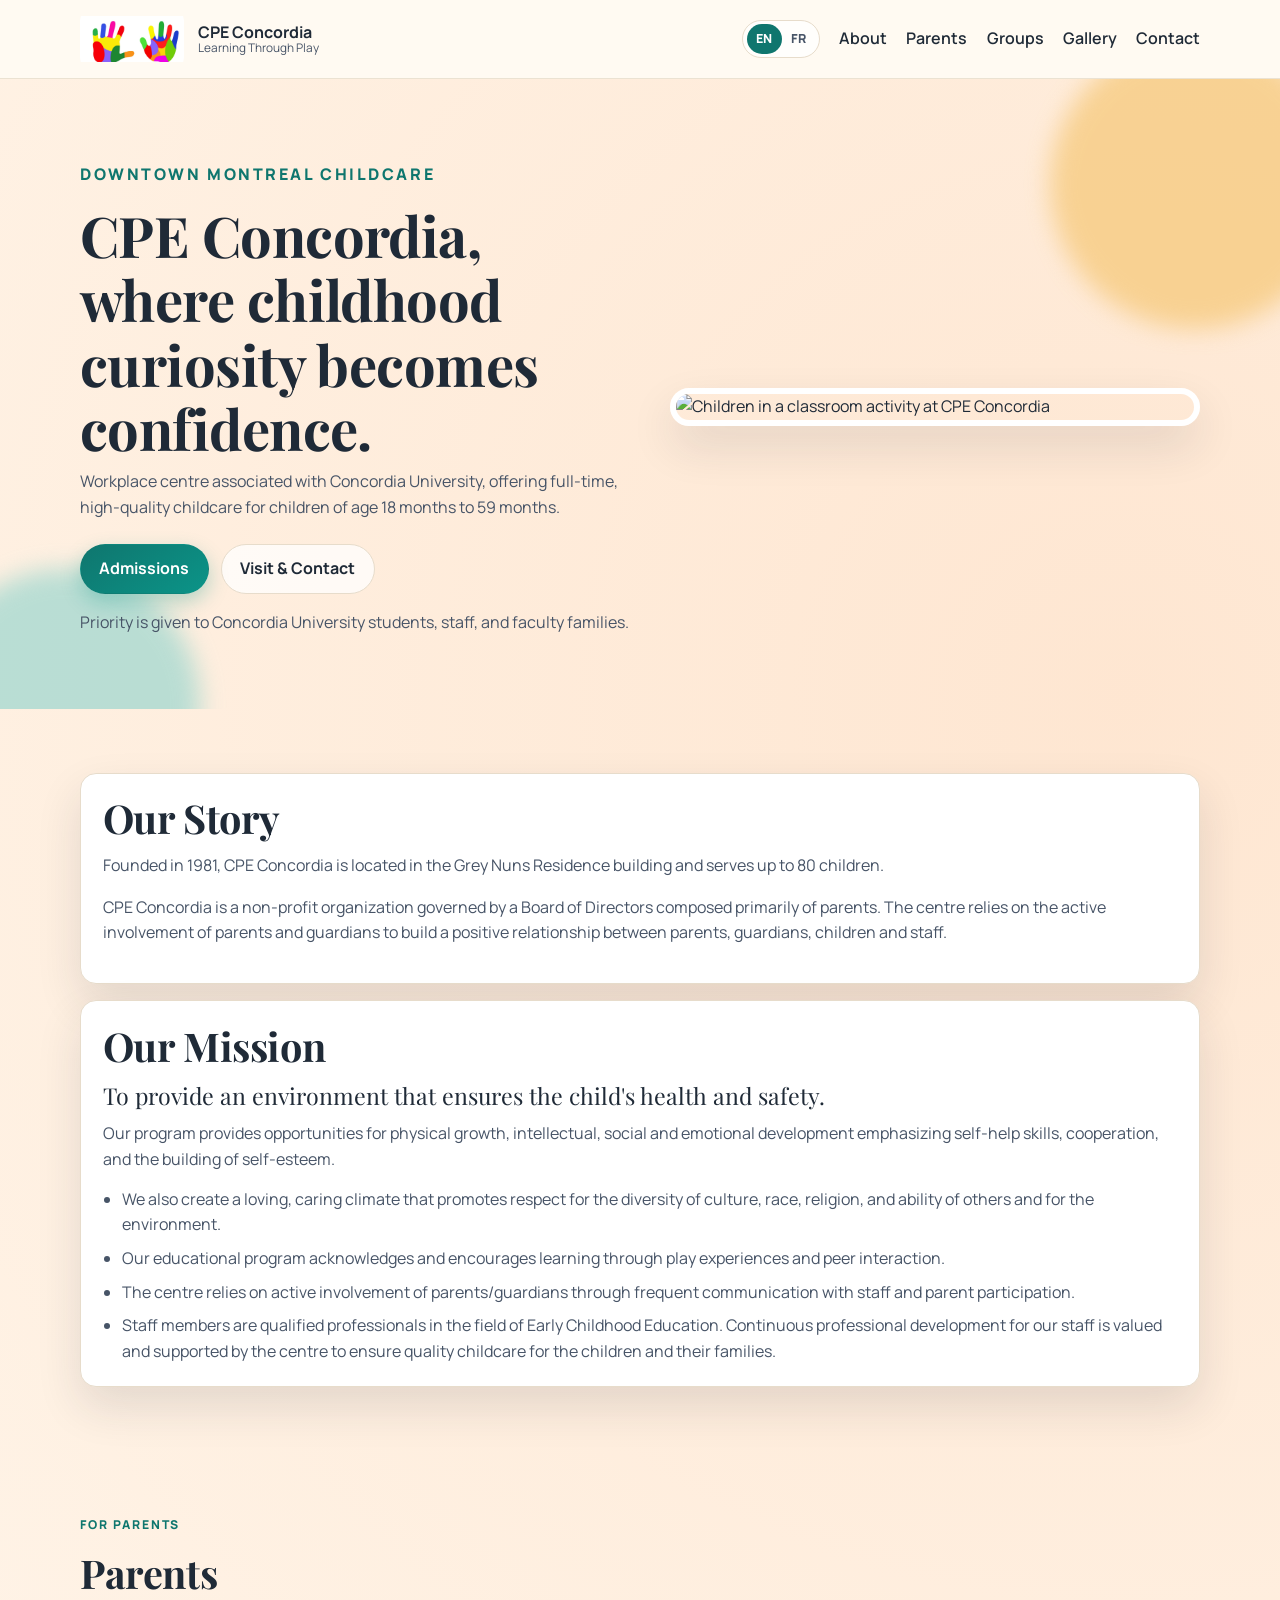
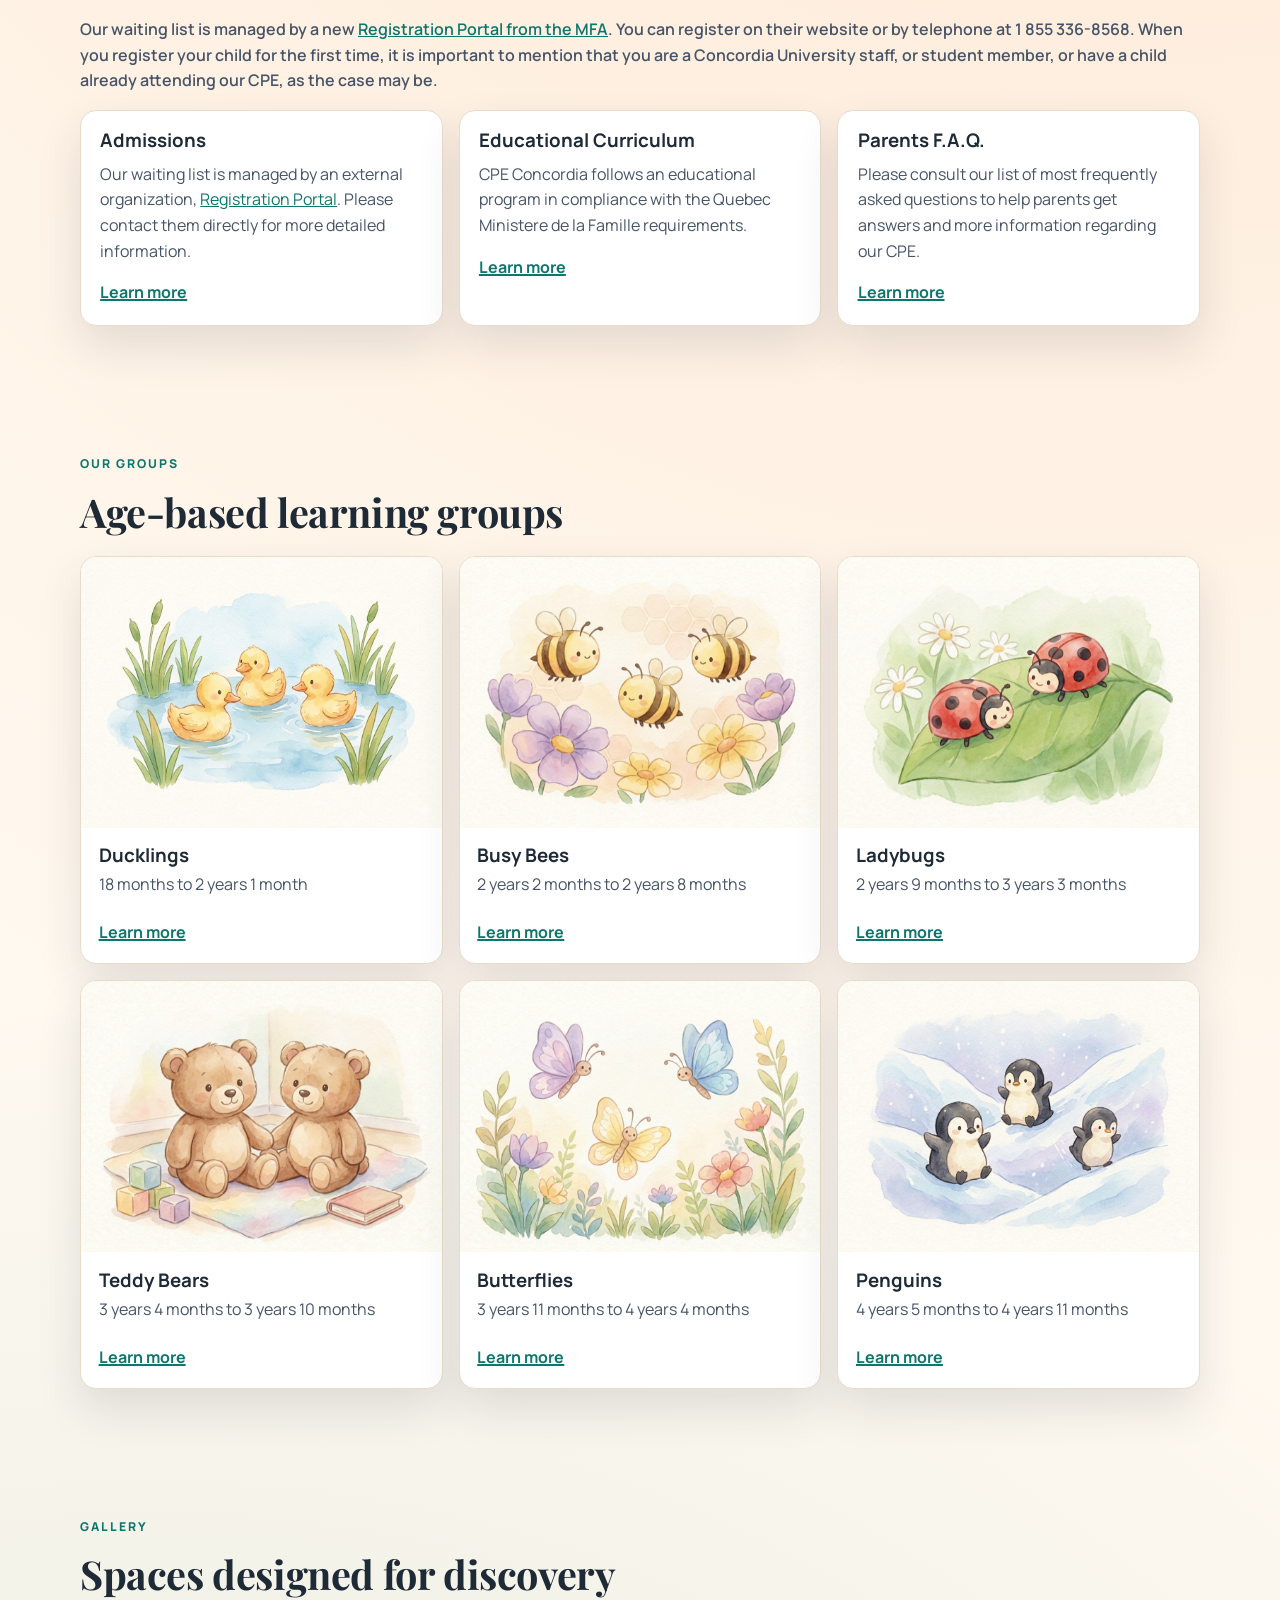
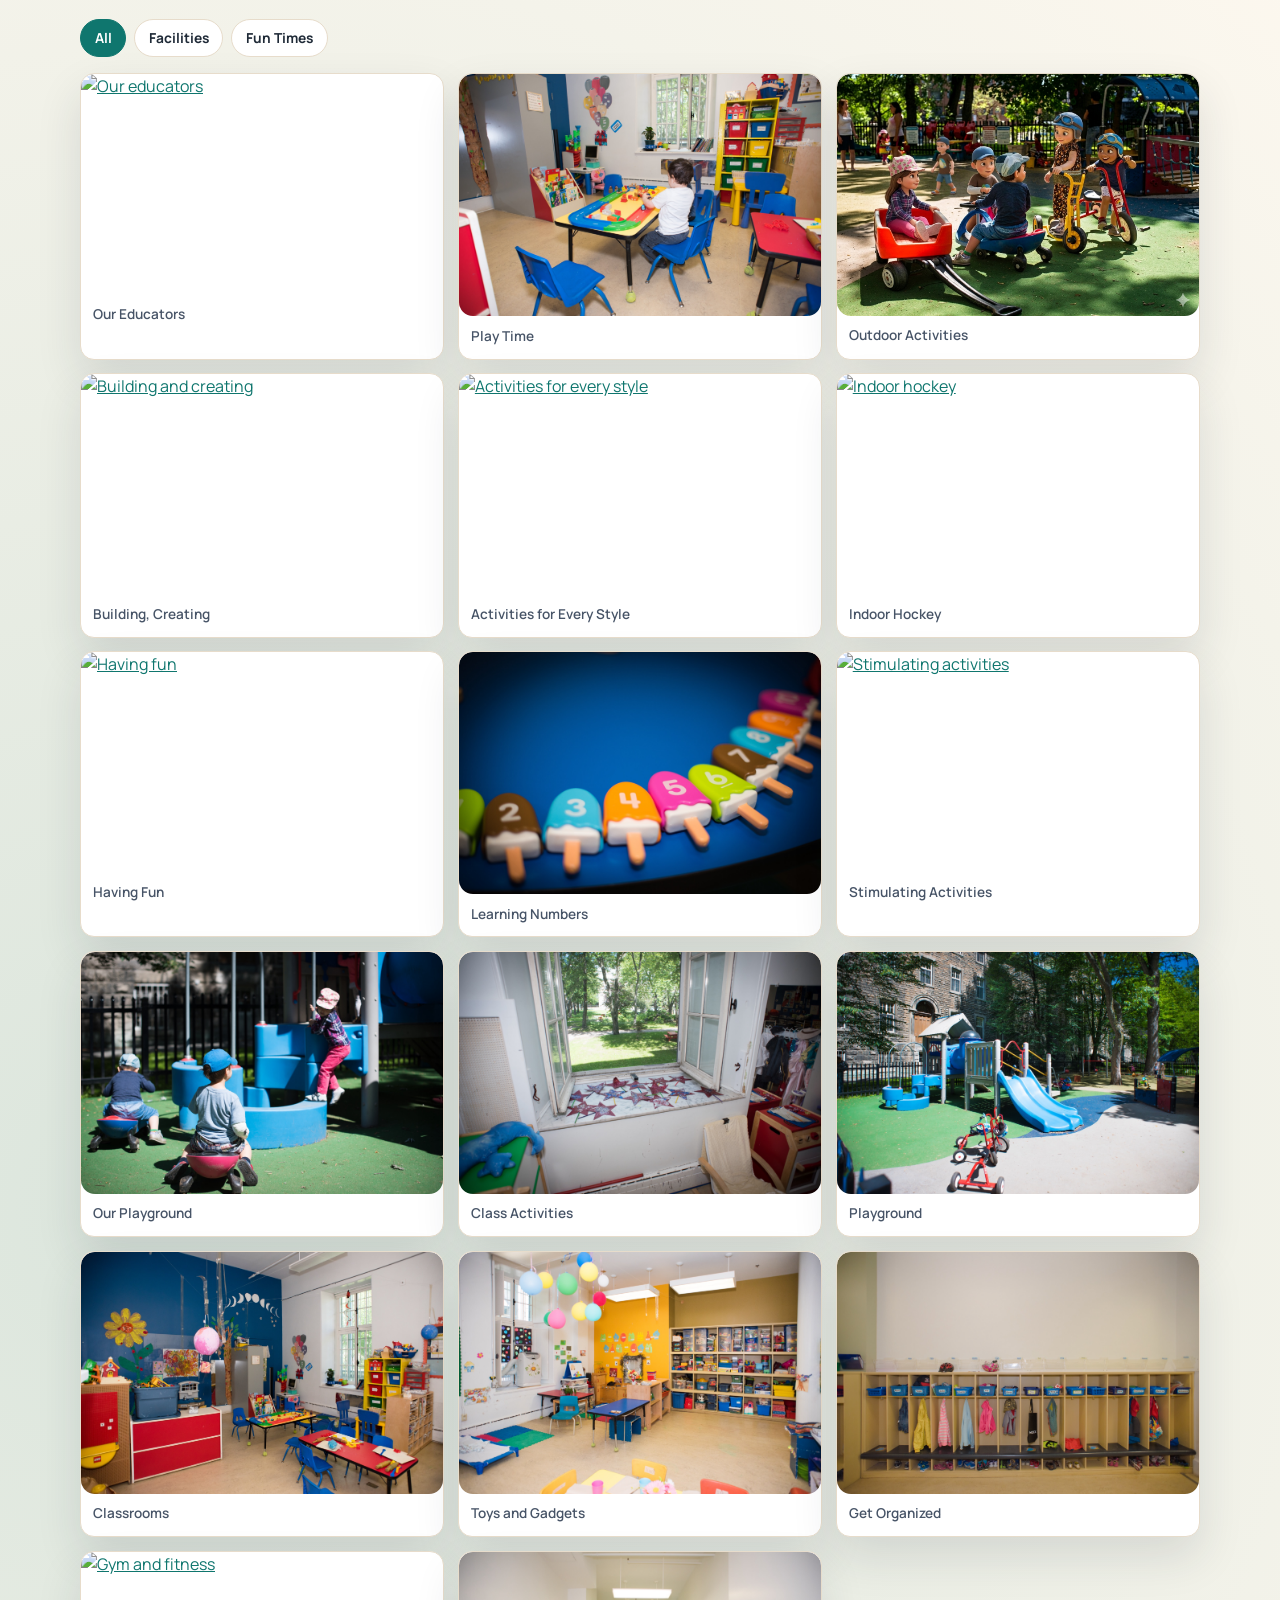
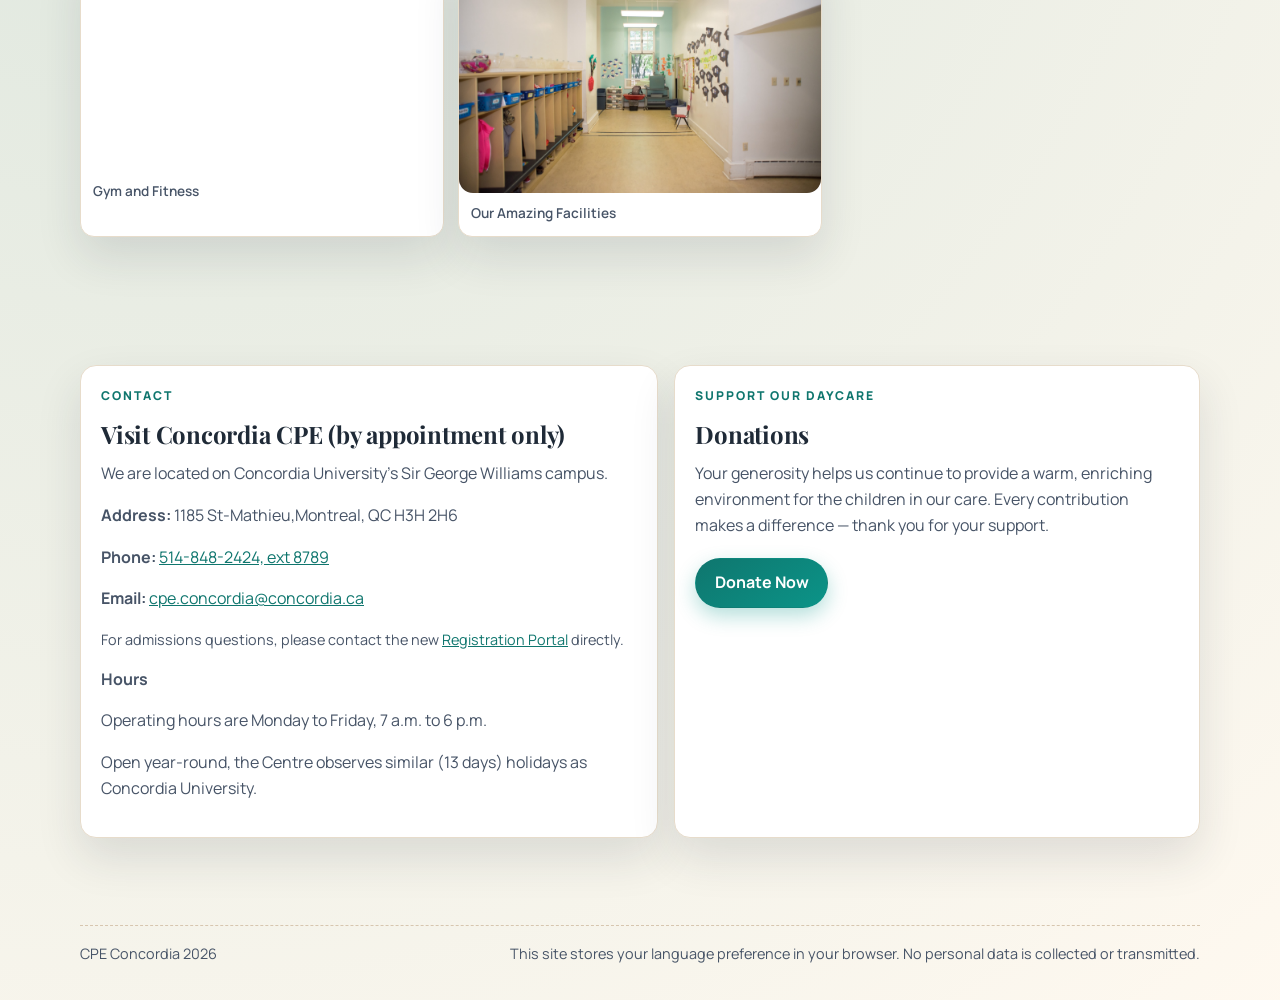
==== commit 26d44a83: "Wire up donation panel with Zeffy link and update copy Co-Authored-By: Claude Sonnet 4.6 <noreply@an" ====
--- a/index.html
+++ b/index.html
@@ -297,7 +297,7 @@
               If you would like to support the daycare, a donation option will be available soon.
               Thank you for helping us continue to provide a warm and enriching environment for children.
             </p>
-            <a class="btn btn-primary" href="#" data-i18n="donateLink">TBD</a>
+            <a class="btn btn-primary" href="https://www.zeffy.com/en-CA/donation-form/donate-to-change-lives-12704" target="_blank" rel="noopener noreferrer" data-i18n="donateLink">Donate Now</a>
           </article>
         </div>
       </section>
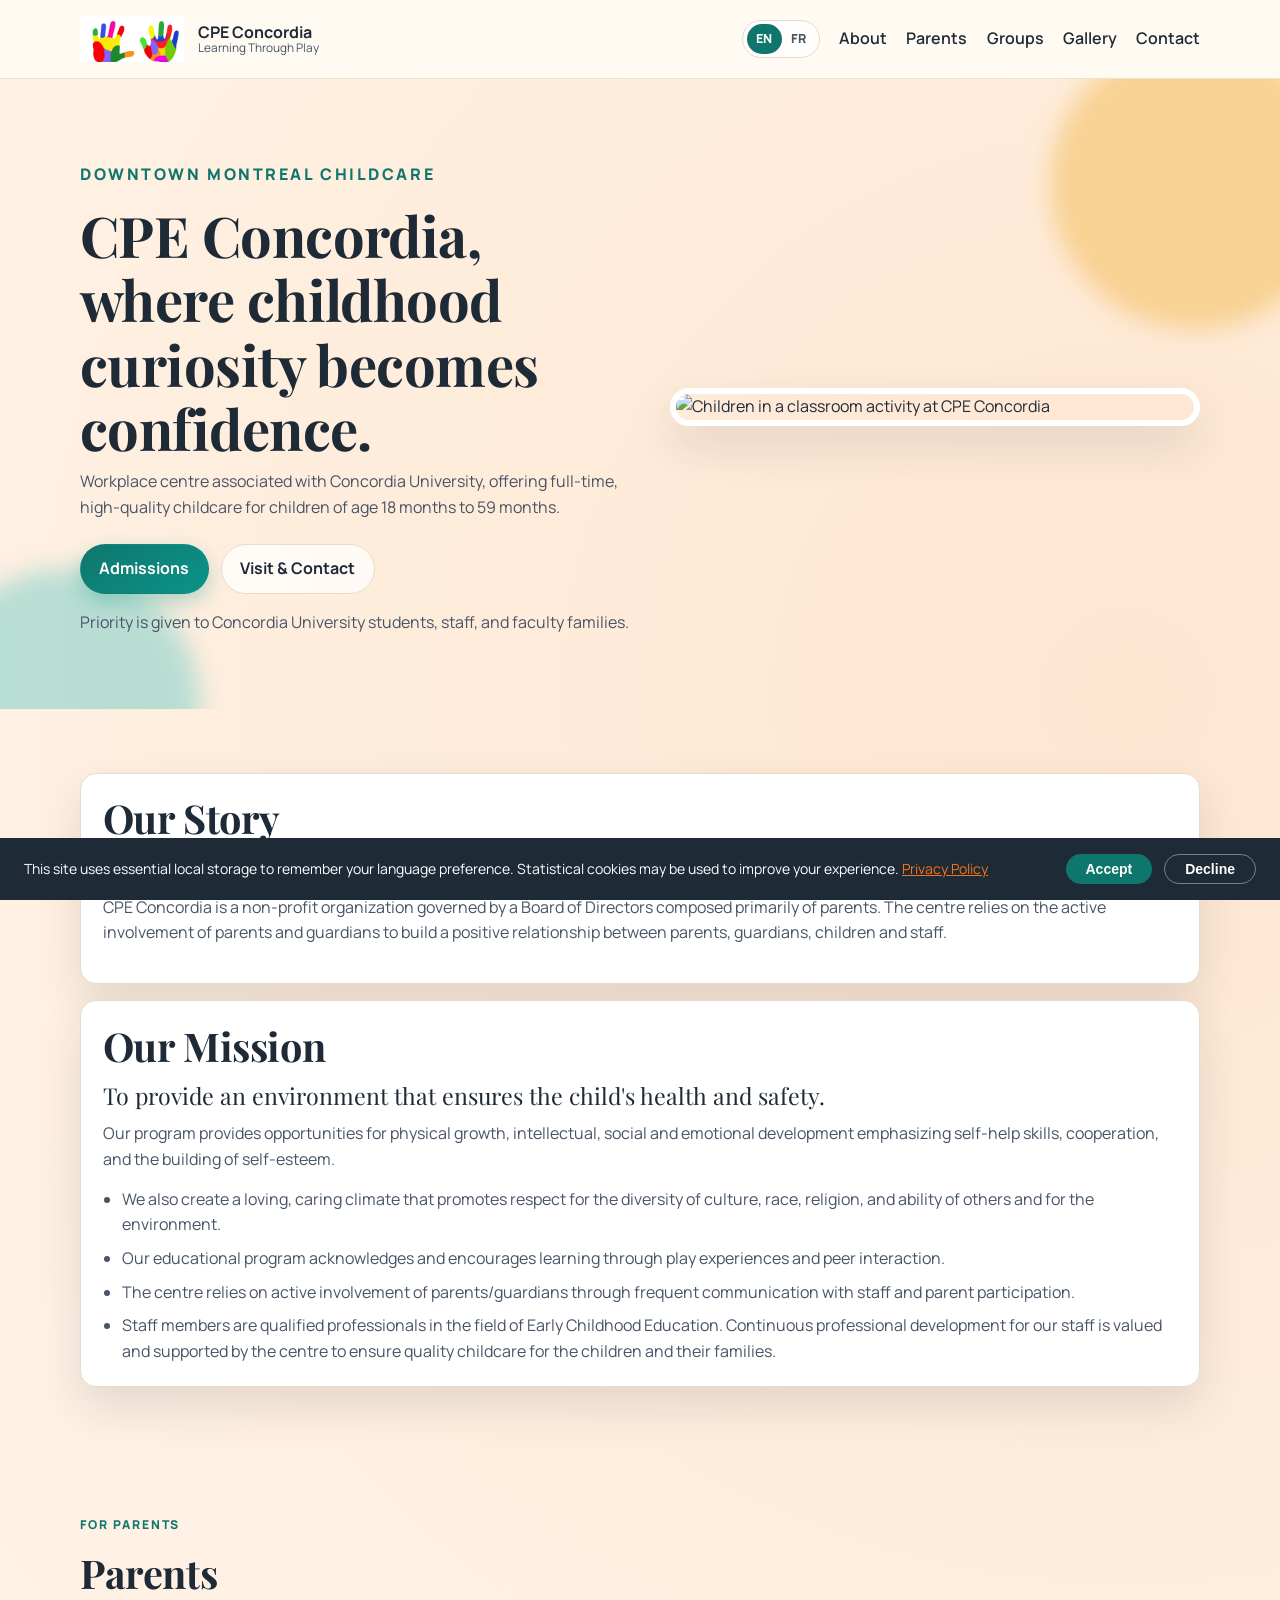
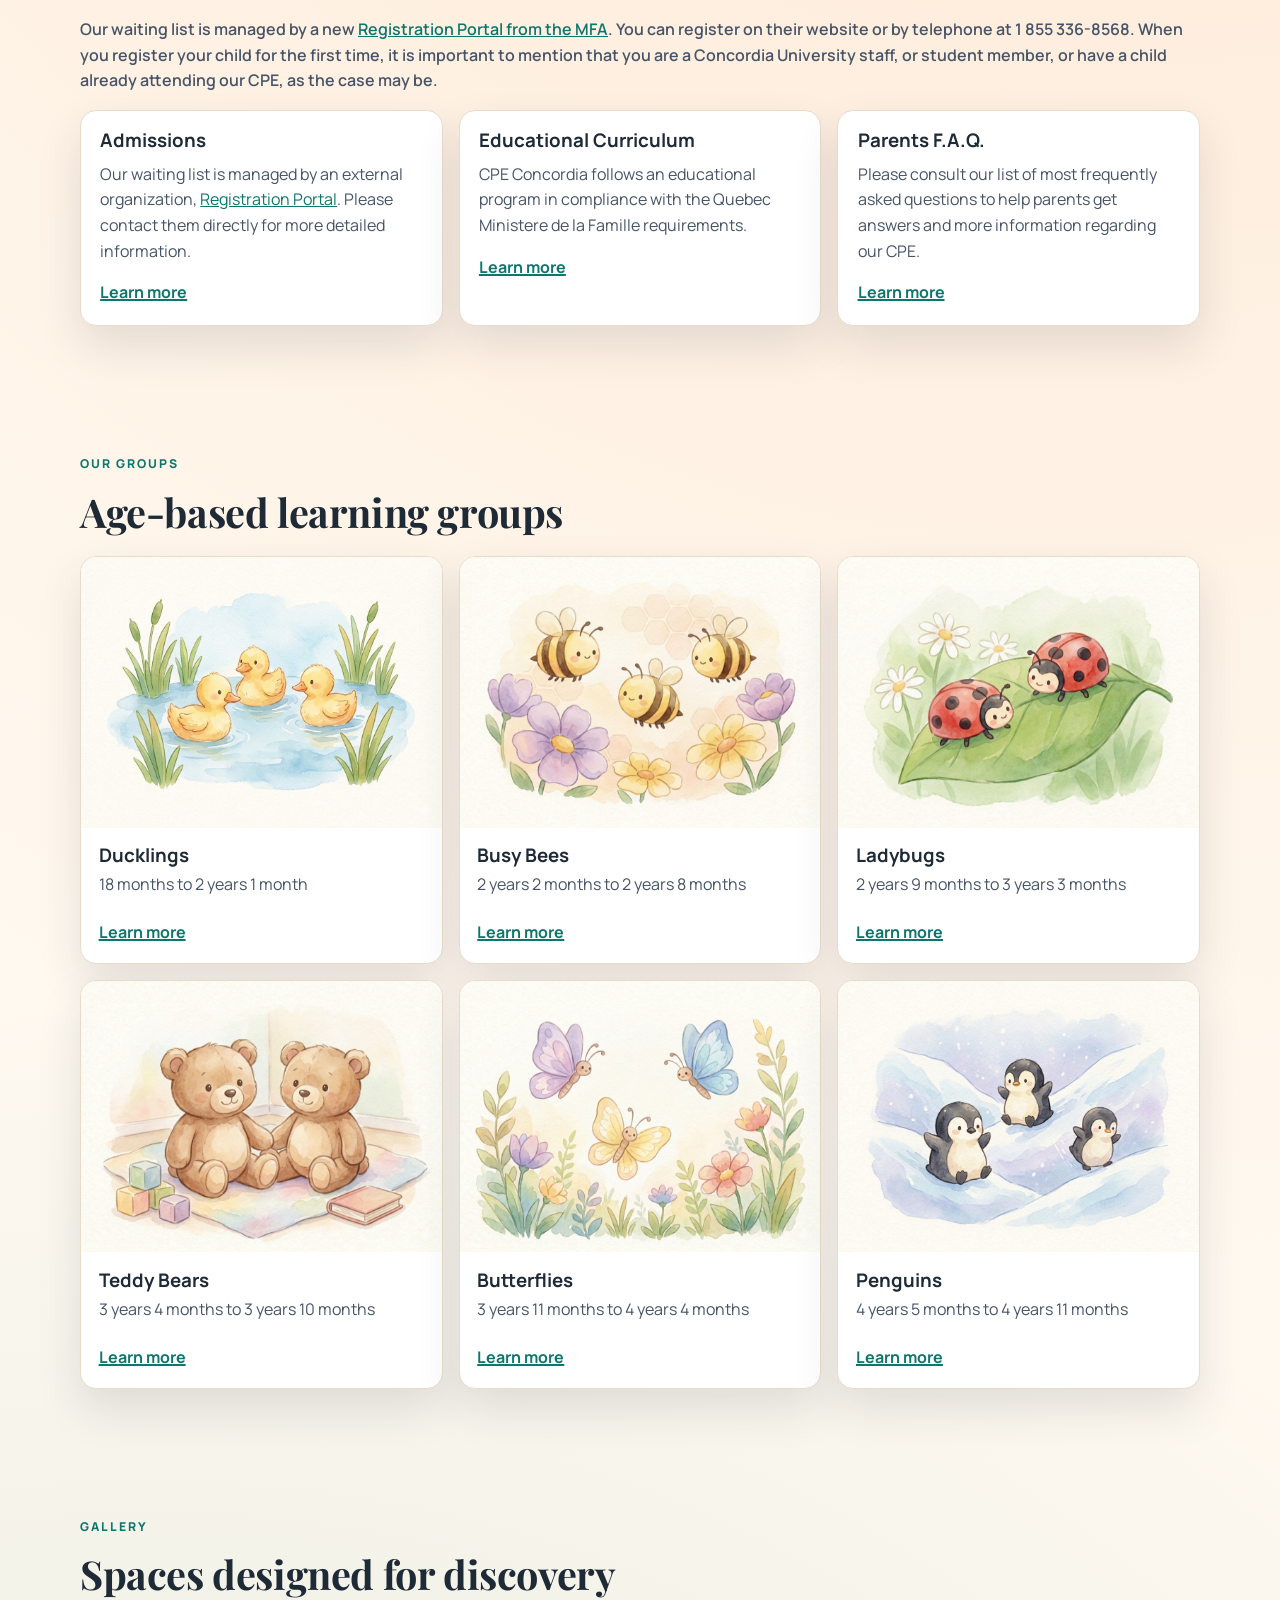
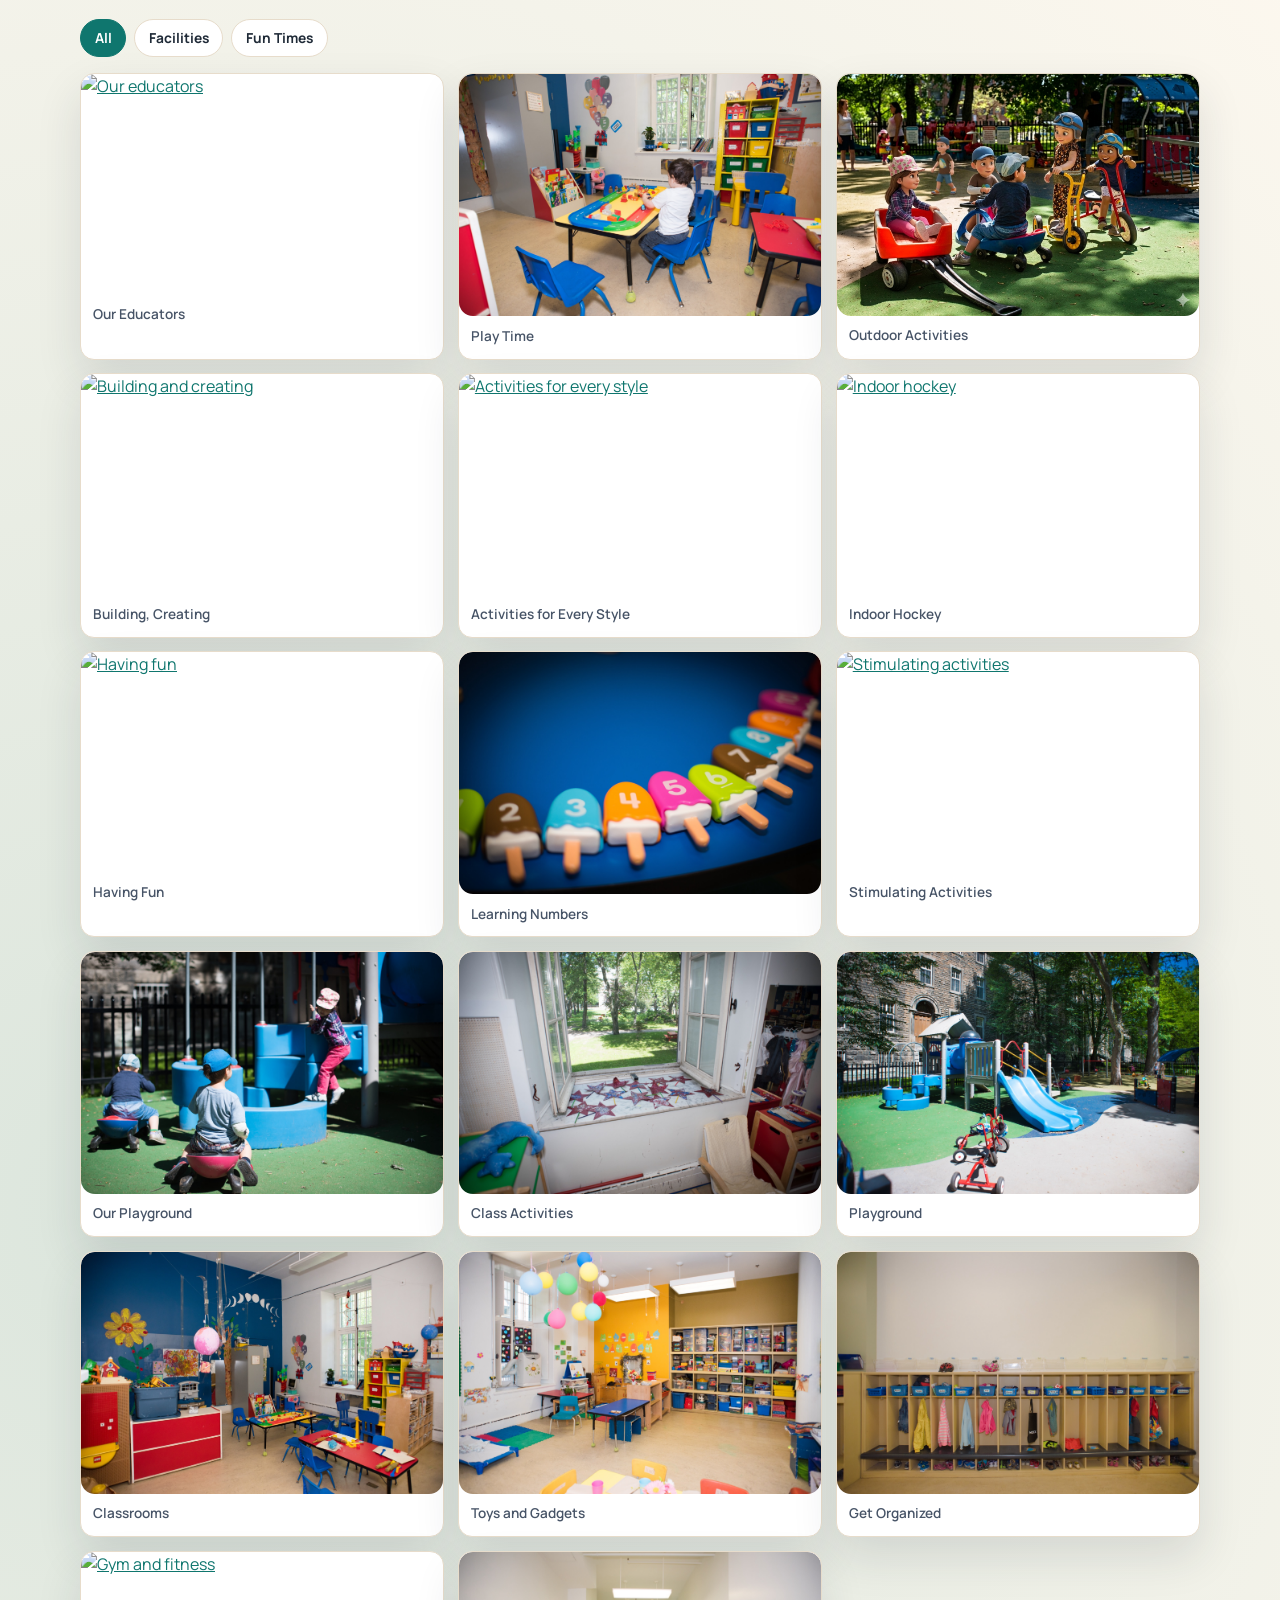
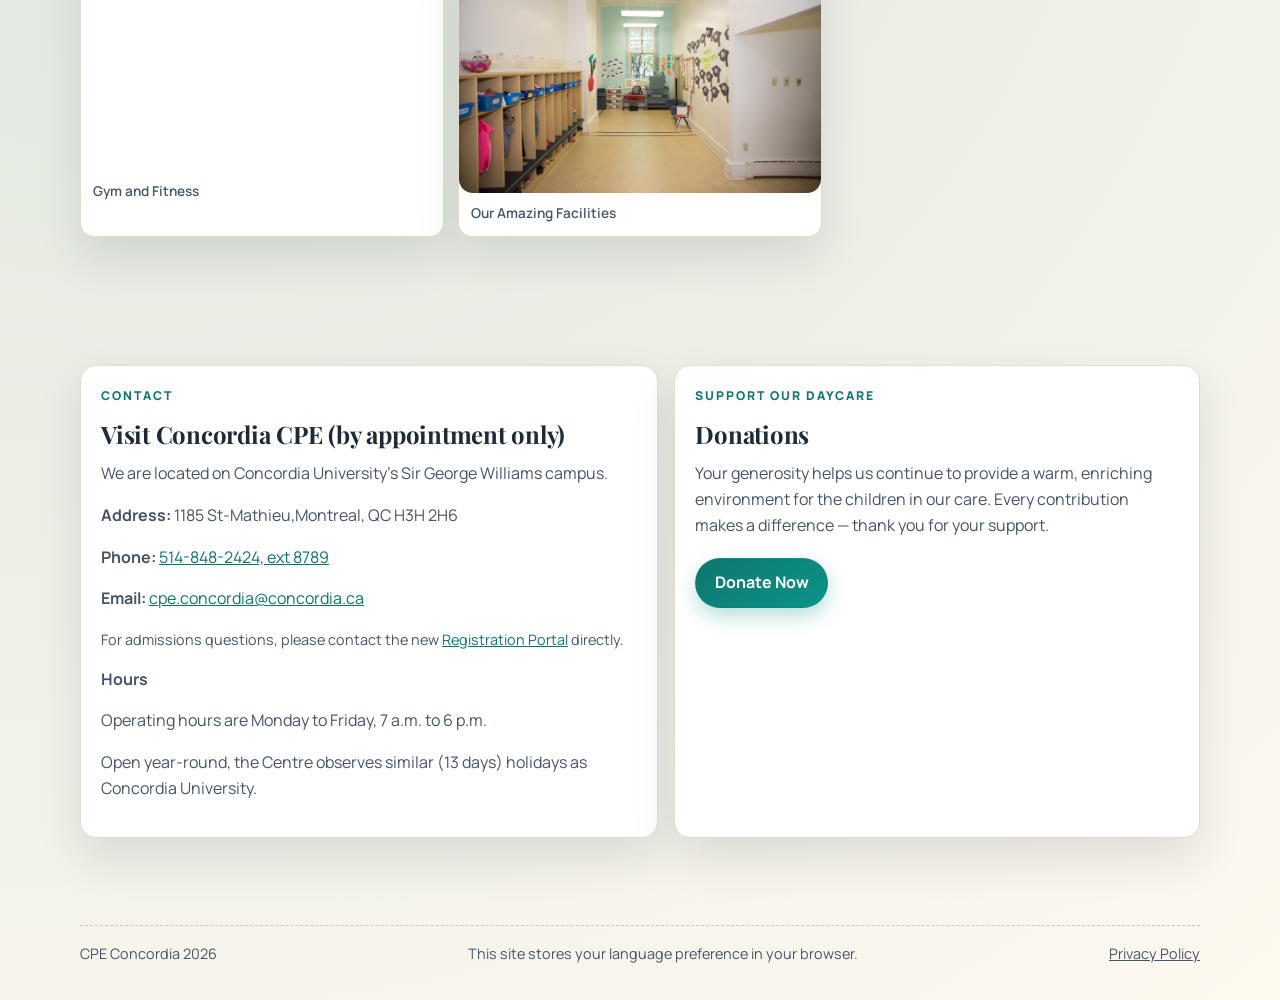
==== commit fe0cdb03: "Add Loi 25 privacy policy PDF, cookie consent banner, and fix footer - Host privacy policy PDF at do" ====
--- a/index.html
+++ b/index.html
@@ -306,10 +306,12 @@
     <footer class="site-footer">
       <div class="container footer-wrap">
         <p>CPE Concordia 2026</p>
-        <p data-i18n="footerPrivacy">This site stores your language preference in your browser. No personal data is collected or transmitted.</p>
+        <p data-i18n="footerPrivacy">This site stores your language preference in your browser.</p>
+        <a class="footer-privacy-link" href="documents/privacy-policy.pdf" data-i18n="footerPrivacyLink" target="_blank" rel="noreferrer">Privacy Policy</a>
       </div>
     </footer>
 
     <script src="script.js"></script>
+    <script src="cookie-banner.js"></script>
   </body>
 </html>
--- a/styles.css
+++ b/styles.css
@@ -792,6 +792,76 @@
   font-size: 0.9rem;
 }
 
+.footer-privacy-link {
+  font-size: 0.9rem;
+  color: var(--ink-soft);
+  text-decoration: underline;
+  white-space: nowrap;
+}
+
+.footer-privacy-link:hover {
+  color: var(--accent);
+}
+
+#cookie-banner {
+  position: fixed;
+  bottom: 0;
+  left: 0;
+  right: 0;
+  background: var(--ink);
+  color: #fff;
+  padding: 1rem 1.5rem;
+  display: flex;
+  align-items: center;
+  gap: 1.5rem;
+  z-index: 9999;
+  flex-wrap: wrap;
+}
+
+.cookie-banner-text {
+  margin: 0;
+  flex: 1;
+  font-size: 0.875rem;
+  color: #fff;
+  min-width: 200px;
+}
+
+.cookie-banner-text a {
+  color: var(--accent-2);
+  text-decoration: underline;
+}
+
+.cookie-banner-actions {
+  display: flex;
+  gap: 0.75rem;
+  flex-shrink: 0;
+}
+
+.cookie-btn {
+  padding: 0.45rem 1.25rem;
+  border-radius: 999px;
+  border: none;
+  cursor: pointer;
+  font-size: 0.875rem;
+  font-weight: 600;
+  line-height: 1;
+}
+
+.cookie-btn-accept {
+  background: var(--accent);
+  color: #fff;
+}
+
+.cookie-btn-decline {
+  background: transparent;
+  color: #fff;
+  border: 1px solid rgba(255, 255, 255, 0.4);
+}
+
+.cookie-btn-decline:hover {
+  border-color: rgba(255, 255, 255, 0.8);
+}
+
 .reveal {
   opacity: 0;
   transform: translateY(14px);
